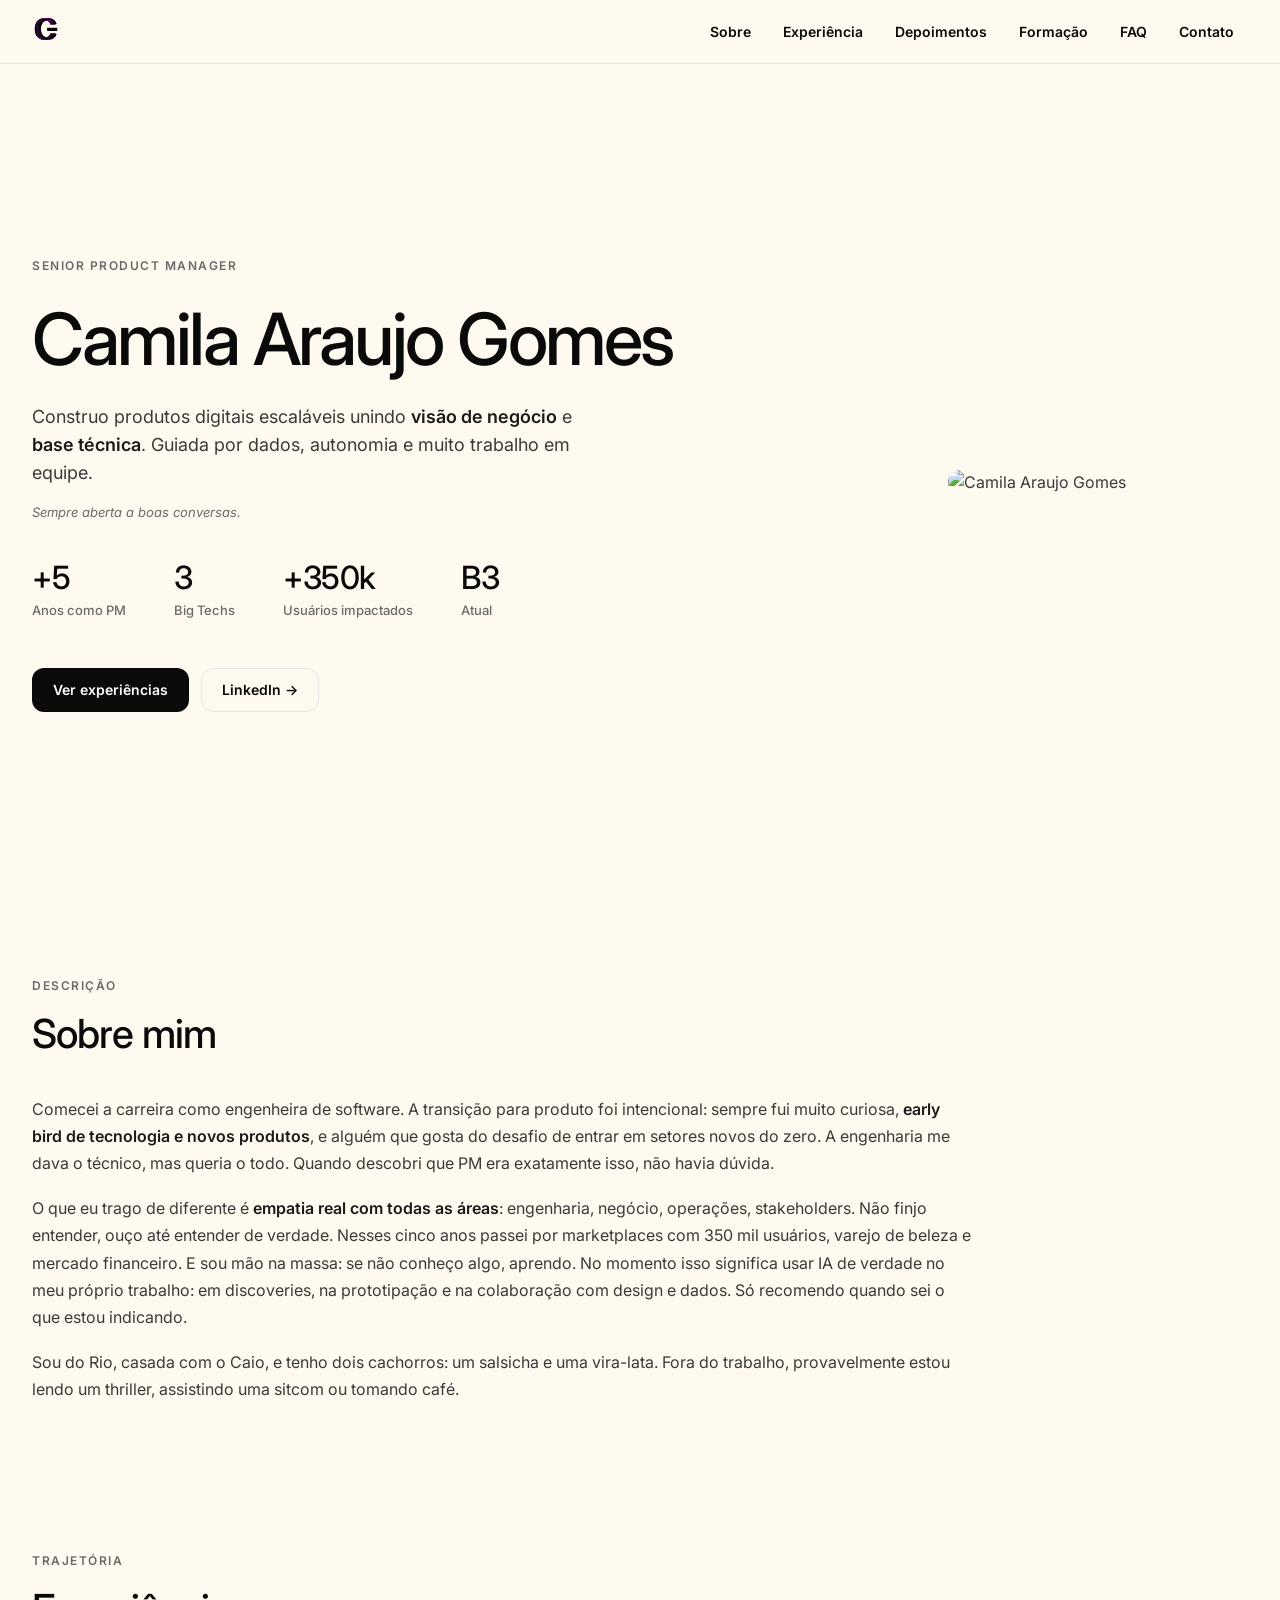
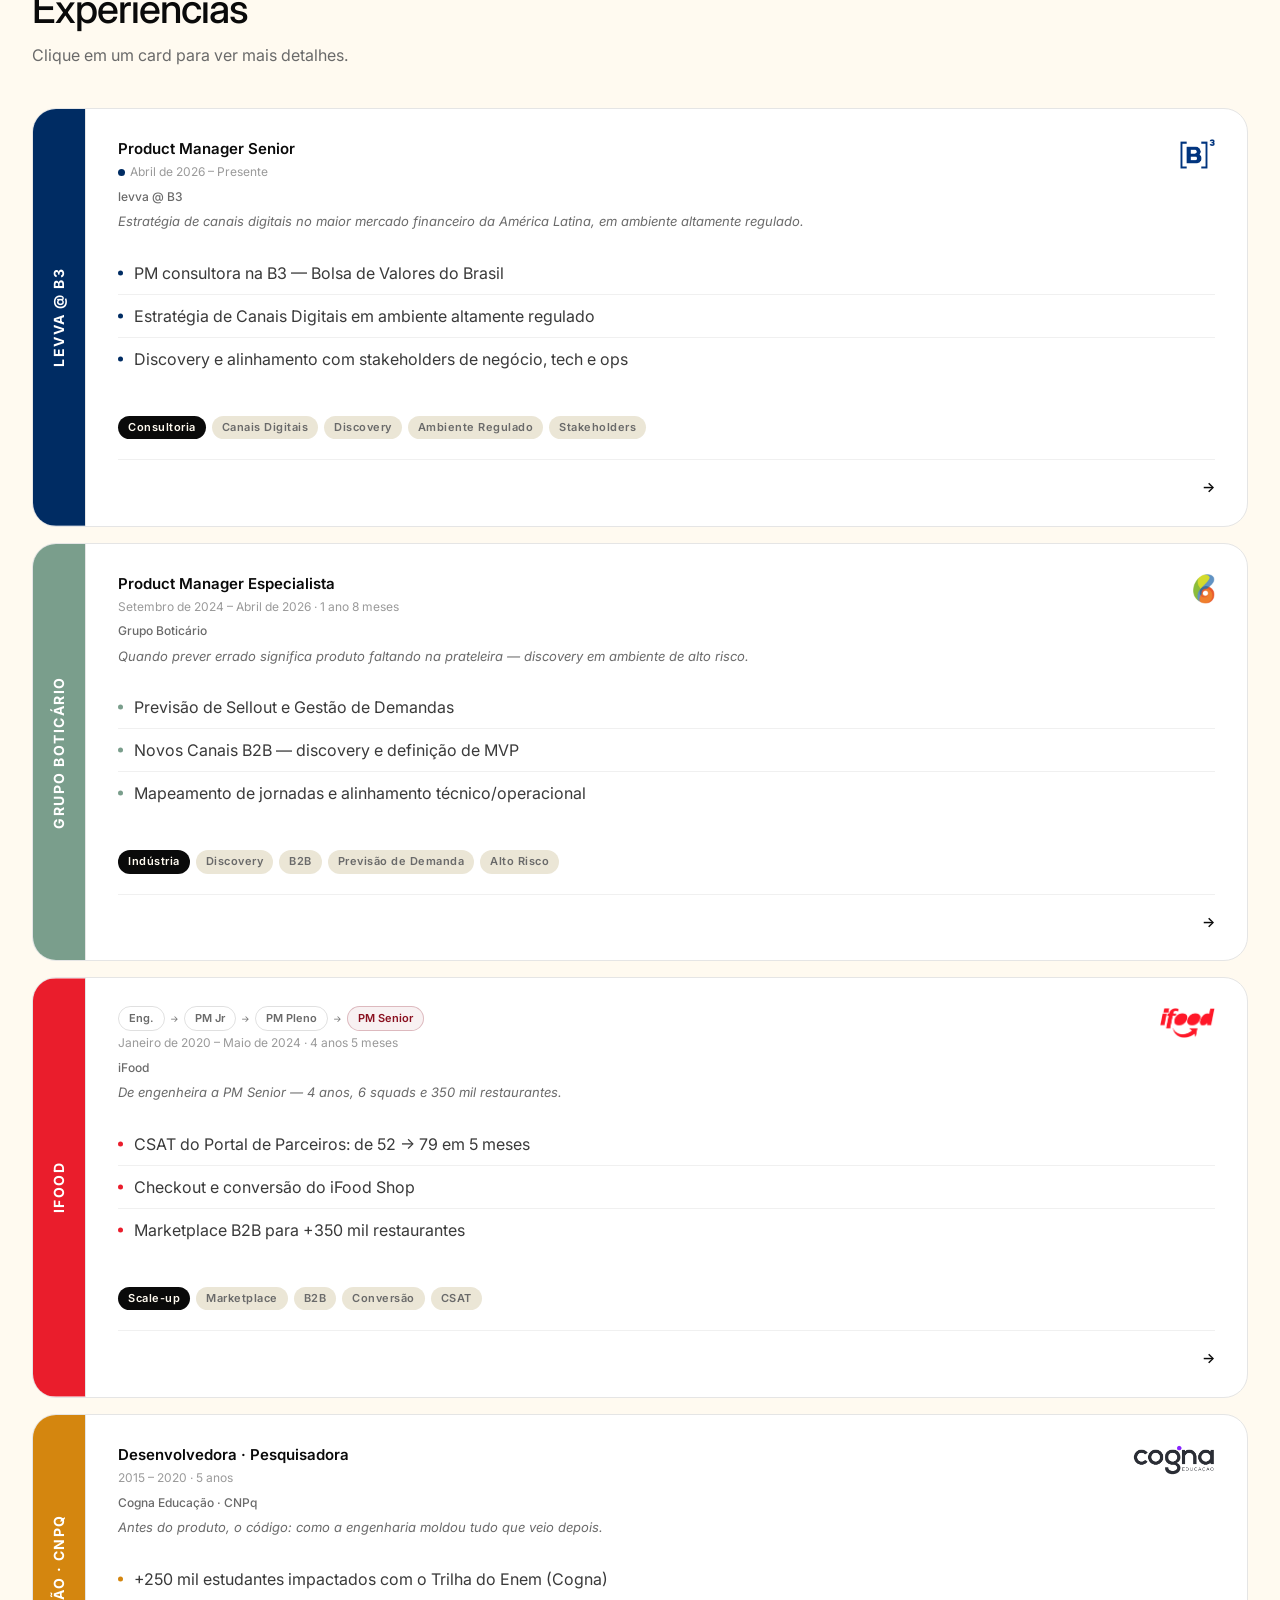
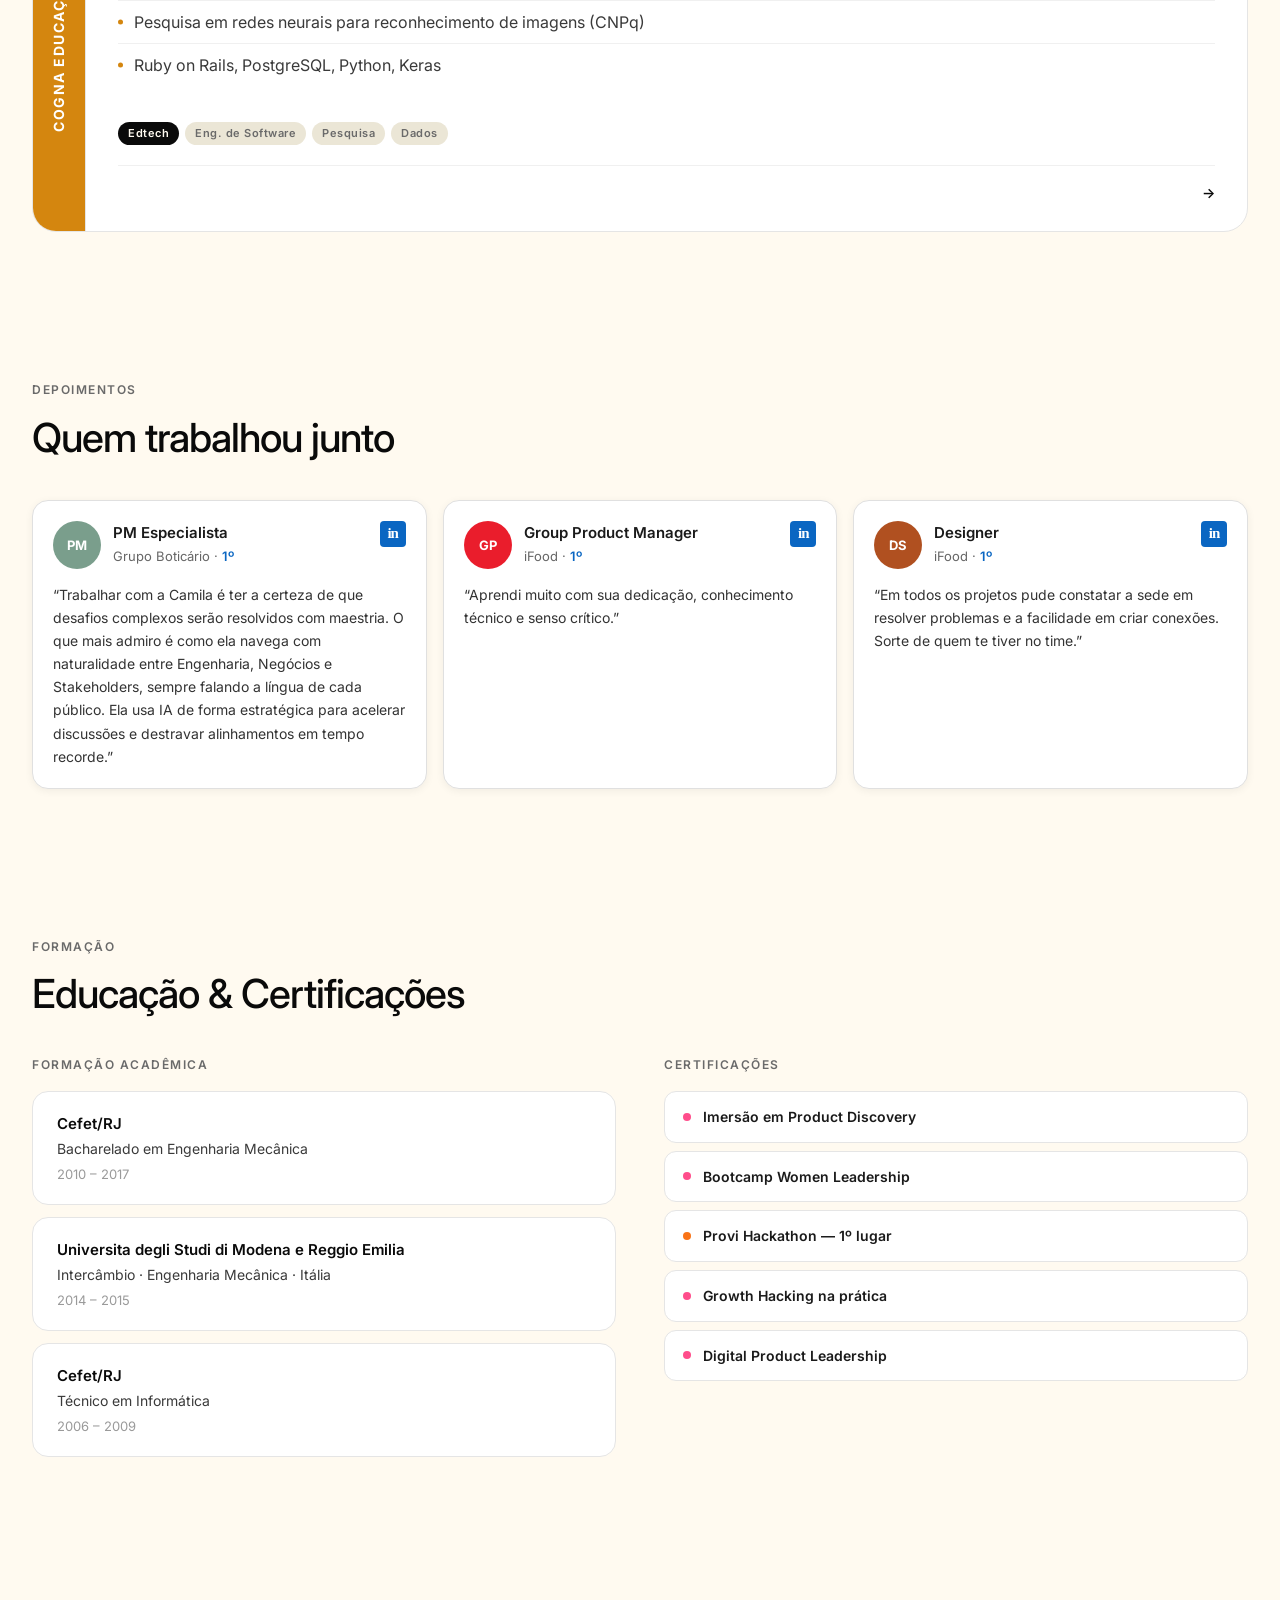
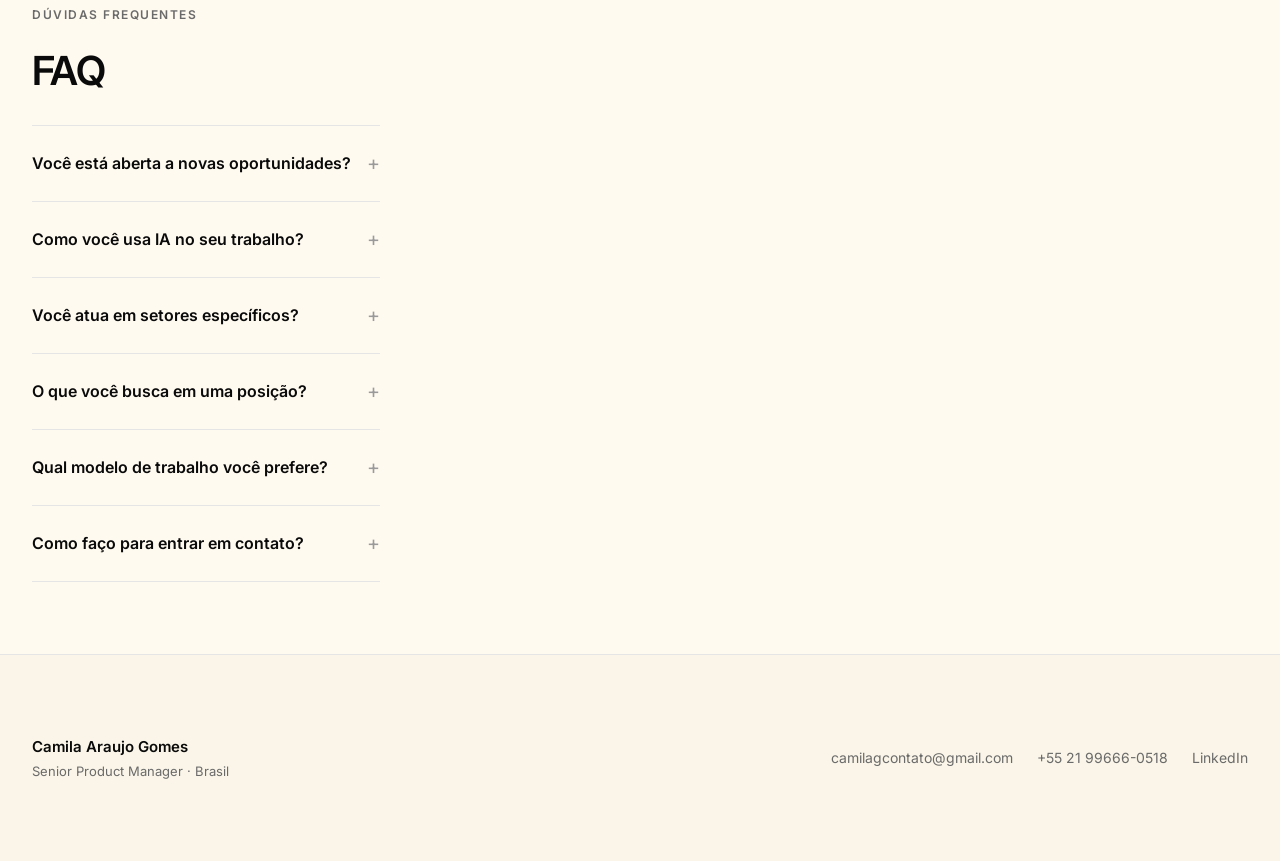
==== index.html @ 18ad024c "FAQ: layout duas colunas estilo Anthropic + ajuste espaçamento seções Co-Authored-By: Claude Sonnet " ====
<!DOCTYPE html>
<html lang="pt-BR">
<head>
  <meta charset="UTF-8">
  <meta name="viewport" content="width=device-width, initial-scale=1.0">
  <meta name="description" content="Senior Product Manager com background em engenharia de software. Ex-iFood (CSAT 52→79), Grupo Boticário e levva @ B3. 5+ anos construindo produtos B2B e marketplace no Brasil.">
  <title>Camila Araujo Gomes · Senior Product Manager</title>
  <link rel="preconnect" href="https://fonts.googleapis.com">
  <link href="https://fonts.googleapis.com/css2?family=Inter:wght@300;400;500;600;700;800&display=swap" rel="stylesheet">
  <link rel="stylesheet" href="css/style.css">
  <link rel="icon" type="image/svg+xml" href="images/logo.svg">
  <link rel="canonical" href="https://camilagomes.me/">
  <!-- Open Graph -->
  <meta property="og:type" content="website">
  <meta property="og:site_name" content="Camila Araujo Gomes">
  <meta property="og:title" content="Camila Araujo Gomes · Senior Product Manager">
  <meta property="og:description" content="Senior Product Manager com background em engenharia de software. Ex-iFood (CSAT 52→79), Grupo Boticário e levva @ B3. 5+ anos construindo produtos B2B e marketplace no Brasil.">
  <meta property="og:url" content="https://camilagomes.me/">
  <meta property="og:image" content="https://camilagomes.me/images/foto-camila.jpeg">
  <meta property="og:locale" content="pt_BR">
  <!-- Twitter Card -->
  <meta name="twitter:card" content="summary_large_image">
  <meta name="twitter:title" content="Camila Araujo Gomes · Senior Product Manager">
  <meta name="twitter:description" content="Senior Product Manager com background em engenharia de software. Ex-iFood (CSAT 52→79), Grupo Boticário e levva @ B3. 5+ anos construindo produtos B2B e marketplace no Brasil.">
  <meta name="twitter:image" content="https://camilagomes.me/images/foto-camila.jpeg">
  <!-- Schema.org Person -->
  <script type="application/ld+json">
  {
    "@context": "https://schema.org",
    "@type": "Person",
    "name": "Camila Araujo Gomes",
    "jobTitle": "Senior Product Manager",
    "url": "https://camilagomes.me",
    "image": "https://camilagomes.me/images/foto-camila.jpeg",
    "sameAs": ["https://www.linkedin.com/in/camila-a-gomes"],
    "knowsAbout": ["Product Management", "Gestão de Produto", "Produtos B2B", "Marketplace", "Fintech", "Analytics", "SQL", "BigQuery", "Engenharia de Software"],
    "worksFor": {"@type": "Organization", "name": "levva"},
    "alumniOf": [
      {"@type": "Organization", "name": "iFood"},
      {"@type": "Organization", "name": "Grupo Boticário"},
      {"@type": "Organization", "name": "Cogna Educação"}
    ]
  }
  </script>
</head>
<body>

  <div id="nav-placeholder"></div>

  <!-- HERO -->
  <section class="hero" id="inicio">
    <div class="hero-inner">
      <div class="hero-content">
        <p class="hero-eyebrow">Senior Product Manager</p>
        <div class="hero-name-row">
          <h1 class="hero-name">Camila Araujo Gomes</h1>
          <img src="images/foto-camila.jpeg" alt="" aria-hidden="true" class="hero-photo-mobile">
        </div>
        <p class="hero-tagline">
          Construo produtos digitais escal&aacute;veis unindo <strong>vis&atilde;o de neg&oacute;cio</strong> e <strong>base t&eacute;cnica</strong>. Guiada por dados, autonomia e muito trabalho em equipe.
        </p>
        <p class="hero-intent">Sempre aberta a boas conversas.</p>
        <div class="hero-stats">
          <div class="stat">
            <span class="stat-value" data-count="5" data-prefix="+">+5</span>
            <span class="stat-label">Anos como PM</span>
          </div>
          <div class="stat">
            <span class="stat-value" data-count="3">3</span>
            <span class="stat-label">Big Techs</span>
          </div>
          <div class="stat">
            <span class="stat-value" data-count="350" data-prefix="+" data-suffix="k">+350k</span>
            <span class="stat-label">Usuários impactados</span>
          </div>
          <div class="stat">
            <span class="stat-value">B3</span>
            <span class="stat-label">Atual</span>
          </div>
        </div>
        <div class="hero-actions">
          <a href="#experiencia" class="btn btn-primary">Ver experiências</a>
          <a href="https://www.linkedin.com/in/camila-a-gomes" target="_blank" rel="noopener" class="btn btn-outline">LinkedIn &rarr;</a>
        </div>
      </div>
      <div class="hero-photo-desktop">
        <img src="images/foto-camila.jpeg" alt="Camila Araujo Gomes" class="hero-photo-img">
      </div>
    </div>
  </section>

  <!-- SOBRE -->
  <section class="section section-alt" id="sobre">
    <div class="container">
      <div class="about-layout">
        <div class="about-text">
          <div class="section-header">
            <p class="section-label">Descri&ccedil;&atilde;o</p>
            <h2 class="section-title">Sobre mim</h2>
          </div>
          <p>
            Comecei a carreira como engenheira de software. A transição para produto foi intencional:
            sempre fui muito curiosa, <strong>early bird de tecnologia e novos produtos</strong>,
            e alguém que gosta do desafio de entrar em setores novos do zero.
            A engenharia me dava o técnico, mas queria o todo. Quando descobri que PM era
            exatamente isso, não havia dúvida.
          </p>
          <p>
            O que eu trago de diferente é <strong>empatia real com todas as áreas</strong>: engenharia,
            negócio, operações, stakeholders. Não finjo entender, ouço até entender de verdade.
            Nesses cinco anos passei por marketplaces com 350 mil usuários, varejo de beleza e mercado
            financeiro. E sou mão na massa: se não conheço algo, aprendo. No momento isso significa
            usar IA de verdade no meu próprio trabalho: em discoveries, na prototipação e na
            colaboração com design e dados. Só recomendo quando sei o que estou indicando.
          </p>
          <p>
            Sou do Rio, casada com o Caio, e tenho dois cachorros: um salsicha e uma vira-lata.
            Fora do trabalho, provavelmente estou lendo um thriller, assistindo uma sitcom ou tomando café.
          </p>
        </div>
        <div class="about-video-wrap">
          <video class="about-video" autoplay muted loop playsinline>
            <source src="images/video-ifood.mp4" type="video/mp4">
          </video>
        </div>
      </div>
    </div>
  </section>

  <!-- EXPERIENCIA -->
  <section class="section" id="experiencia">
    <div class="container">
      <div class="section-header">
        <p class="section-label">Trajetória</p>
        <h2 class="section-title">Experiências</h2>
        <p class="section-subtitle">Clique em um card para ver mais detalhes.</p>
      </div>
      <div class="exp-stack">

        <a href="pages/levva.html" class="exp-card-bold" data-company="levva">
          <div class="exp-card-bold-banner">
            <h3 class="exp-card-bold-company">levva @ B3</h3>
          </div>
          <div class="exp-card-bold-content">
            <div class="exp-card-bold-top">
              <div>
                <p class="exp-card-bold-role">Product Manager Senior</p>
                <p class="exp-card-bold-period"><span class="exp-dot-atual"></span>Abril de 2026 &ndash; Presente</p>
                <p class="exp-card-bold-context">levva @ B3</p>
                <p class="exp-card-bold-hook">Estrat&eacute;gia de canais digitais no maior mercado financeiro da Am&eacute;rica Latina, em ambiente altamente regulado.</p>
              </div>
              <img src="images/logo-b3.png" alt="B3" class="exp-card-bold-logo-img">
            </div>
            <ul class="exp-highlights">
              <li>PM consultora na B3 &mdash; Bolsa de Valores do Brasil</li>
              <li>Estrat&eacute;gia de Canais Digitais em ambiente altamente regulado</li>
              <li>Discovery e alinhamento com stakeholders de neg&oacute;cio, tech e ops</li>
            </ul>
            <div class="exp-tags">
              <span class="exp-tag exp-tag--type">Consultoria</span>
              <span class="exp-tag">Canais Digitais</span>
              <span class="exp-tag">Discovery</span>
              <span class="exp-tag">Ambiente Regulado</span>
              <span class="exp-tag">Stakeholders</span>
            </div>
            <div class="exp-card-bold-foot">
              <span class="exp-link"><span class="exp-link-label">Ver detalhes</span> &rarr;</span>
            </div>
          </div>
        </a>

        <a href="pages/boticario.html" class="exp-card-bold" data-company="boticario">
          <div class="exp-card-bold-banner">
            <h3 class="exp-card-bold-company">Grupo Botic&aacute;rio</h3>
          </div>
          <div class="exp-card-bold-content">
            <div class="exp-card-bold-top">
              <div>
                <p class="exp-card-bold-role">Product Manager Especialista</p>
                <p class="exp-card-bold-period">Setembro de 2024 &ndash; Abril de 2026 &middot; 1 ano 8 meses</p>
                <p class="exp-card-bold-context">Grupo Botic&aacute;rio</p>
                <p class="exp-card-bold-hook">Quando prever errado significa produto faltando na prateleira &mdash; discovery em ambiente de alto risco.</p>
              </div>
              <img src="images/logo-boticario.png" alt="Grupo Botic&aacute;rio" class="exp-card-bold-logo-img">
            </div>
            <ul class="exp-highlights">
              <li>Previs&atilde;o de Sellout e Gest&atilde;o de Demandas</li>
              <li>Novos Canais B2B &mdash; discovery e defini&ccedil;&atilde;o de MVP</li>
              <li>Mapeamento de jornadas e alinhamento t&eacute;cnico/operacional</li>
            </ul>
            <div class="exp-tags">
              <span class="exp-tag exp-tag--type">Ind&uacute;stria</span>
              <span class="exp-tag">Discovery</span>
              <span class="exp-tag">B2B</span>
              <span class="exp-tag">Previs&atilde;o de Demanda</span>
              <span class="exp-tag">Alto Risco</span>
            </div>
            <div class="exp-card-bold-foot">
              <span class="exp-link"><span class="exp-link-label">Ver detalhes</span> &rarr;</span>
            </div>
          </div>
        </a>

        <a href="pages/ifood.html" class="exp-card-bold" data-company="ifood">
          <div class="exp-card-bold-banner">
            <h3 class="exp-card-bold-company">iFood</h3>
          </div>
          <div class="exp-card-bold-content">
            <div class="exp-card-bold-top">
              <div>
                <div class="exp-card-arc">
                  <span class="exp-card-arc-step">Eng.</span>
                  <span class="exp-card-arc-gap">&rarr;</span>
                  <span class="exp-card-arc-step">PM Jr</span>
                  <span class="exp-card-arc-gap">&rarr;</span>
                  <span class="exp-card-arc-step">PM Pleno</span>
                  <span class="exp-card-arc-gap">&rarr;</span>
                  <span class="exp-card-arc-step exp-card-arc-step--active">PM Senior</span>
                </div>
                <p class="exp-card-bold-period">Janeiro de 2020 &ndash; Maio de 2024 &middot; 4 anos 5 meses</p>
                <p class="exp-card-bold-context">iFood</p>
                <p class="exp-card-bold-hook">De engenheira a PM Senior &mdash; 4 anos, 6 squads e 350 mil restaurantes.</p>
              </div>
              <img src="images/logo-ifood.png" alt="iFood" class="exp-card-bold-logo-img">
            </div>
            <ul class="exp-highlights">
              <li>CSAT do Portal de Parceiros: de 52 &rarr; 79 em 5 meses</li>
              <li>Checkout e convers&atilde;o do iFood Shop</li>
              <li>Marketplace B2B para +350 mil restaurantes</li>
            </ul>
            <div class="exp-tags">
              <span class="exp-tag exp-tag--type">Scale-up</span>
              <span class="exp-tag">Marketplace</span>
              <span class="exp-tag">B2B</span>
              <span class="exp-tag">Convers&atilde;o</span>
              <span class="exp-tag">CSAT</span>
            </div>
            <div class="exp-card-bold-foot">
              <span class="exp-link"><span class="exp-link-label">Ver detalhes</span> &rarr;</span>
            </div>
          </div>
        </a>

        <a href="pages/early-career.html" class="exp-card-bold" data-company="early">
          <div class="exp-card-bold-banner">
            <h3 class="exp-card-bold-company">Cogna Educa&ccedil;&atilde;o &middot; CNPq</h3>
          </div>
          <div class="exp-card-bold-content">
            <div class="exp-card-bold-top">
              <div>
                <p class="exp-card-bold-role">Desenvolvedora &middot; Pesquisadora</p>
                <p class="exp-card-bold-period">2015 &ndash; 2020 &middot; 5 anos</p>
                <p class="exp-card-bold-context">Cogna Educa&ccedil;&atilde;o &middot; CNPq</p>
                <p class="exp-card-bold-hook">Antes do produto, o c&oacute;digo: como a engenharia moldou tudo que veio depois.</p>
              </div>
              <img src="images/logo-cogna.png" alt="Cogna" class="exp-card-bold-logo-img">
            </div>
            <ul class="exp-highlights">
              <li>+250 mil estudantes impactados com o Trilha do Enem (Cogna)</li>
              <li>Pesquisa em redes neurais para reconhecimento de imagens (CNPq)</li>
              <li>Ruby on Rails, PostgreSQL, Python, Keras</li>
            </ul>
            <div class="exp-tags">
              <span class="exp-tag exp-tag--type">Edtech</span>
              <span class="exp-tag">Eng. de Software</span>
              <span class="exp-tag">Pesquisa</span>
              <span class="exp-tag">Dados</span>
            </div>
            <div class="exp-card-bold-foot">
              <span class="exp-link"><span class="exp-link-label">Ver detalhes</span> &rarr;</span>
            </div>
          </div>
        </a>

      </div>
    </div>
  </section>

  <!-- TESTIMONIALS -->
  <section class="section section-alt" id="depoimentos">
    <div class="container">
      <div class="section-header">
        <p class="section-label">Depoimentos</p>
        <h2 class="section-title">Quem trabalhou junto</h2>
      </div>
      <div class="testimonials-grid">

        <div class="li-card">
          <div class="li-card-header">
            <div class="li-avatar" style="background:#7a9e8c;">PM</div>
            <div class="li-author-info">
              <p class="li-author-name">PM Especialista</p>
              <p class="li-author-meta">Grupo Botic&aacute;rio &middot; <span class="li-degree">1&ordm;</span></p>
            </div>
            <a href="https://www.linkedin.com/in/camila-a-gomes/details/recommendations/" target="_blank" rel="noopener" class="li-logo">in</a>
          </div>
          <p class="li-text">&ldquo;Trabalhar com a Camila &eacute; ter a certeza de que desafios complexos ser&atilde;o resolvidos com maestria. O que mais admiro &eacute; como ela navega com naturalidade entre Engenharia, Neg&oacute;cios e Stakeholders, sempre falando a l&iacute;ngua de cada p&uacute;blico. Ela usa IA de forma estrat&eacute;gica para acelerar discuss&otilde;es e destravar alinhamentos em tempo recorde.&rdquo;</p>
        </div>

        <div class="li-card">
          <div class="li-card-header">
            <div class="li-avatar" style="background:#ea1d2c;">GP</div>
            <div class="li-author-info">
              <p class="li-author-name">Group Product Manager</p>
              <p class="li-author-meta">iFood &middot; <span class="li-degree">1&ordm;</span></p>
            </div>
            <a href="https://www.linkedin.com/posts/camila-a-gomes_oi-queridos-estou-em-busca-de-novas-oportunidades-activity-7220073488894562305-_tdF" target="_blank" rel="noopener" class="li-logo">in</a>
          </div>
          <p class="li-text">&ldquo;Aprendi muito com sua dedica&ccedil;&atilde;o, conhecimento t&eacute;cnico e senso cr&iacute;tico.&rdquo;</p>
        </div>

        <div class="li-card">
          <div class="li-card-header">
            <div class="li-avatar" style="background:#b05020;">DS</div>
            <div class="li-author-info">
              <p class="li-author-name">Designer</p>
              <p class="li-author-meta">iFood &middot; <span class="li-degree">1&ordm;</span></p>
            </div>
            <a href="https://www.linkedin.com/posts/camila-a-gomes_oi-queridos-estou-em-busca-de-novas-oportunidades-activity-7220073488894562305-_tdF" target="_blank" rel="noopener" class="li-logo">in</a>
          </div>
          <p class="li-text">&ldquo;Em todos os projetos pude constatar a sede em resolver problemas e a facilidade em criar conex&otilde;es. Sorte de quem te tiver no time.&rdquo;</p>
        </div>

      </div>
    </div>
  </section>

  <!-- FORMACAO -->
  <section class="section" id="formacao">
    <div class="container">
      <div class="section-header">
        <p class="section-label">Formação</p>
        <h2 class="section-title">Educação &amp; Certificações</h2>
      </div>
      <div class="edu-grid">
        <div>
          <p class="edu-subsection-label">Formação Acadêmica</p>
          <div class="edu-list">
            <div class="edu-item">
              <p class="edu-school">Cefet/RJ</p>
              <p class="edu-degree">Bacharelado em Engenharia Mecânica</p>
              <p class="edu-period">2010 &ndash; 2017</p>
            </div>
            <div class="edu-item">
              <p class="edu-school">Universita degli Studi di Modena e Reggio Emilia</p>
              <p class="edu-degree">Intercâmbio &middot; Engenharia Mecânica &middot; Itália</p>
              <p class="edu-period">2014 &ndash; 2015</p>
            </div>
            <div class="edu-item">
              <p class="edu-school">Cefet/RJ</p>
              <p class="edu-degree">Técnico em Informática</p>
              <p class="edu-period">2006 &ndash; 2009</p>
            </div>
          </div>
        </div>
        <div>
          <p class="edu-subsection-label">Certificações</p>
          <div class="cert-list">
            <div class="cert-item">
              <div class="cert-dot"></div>
              <span class="cert-name">Imersão em Product Discovery</span>
            </div>
            <div class="cert-item">
              <div class="cert-dot"></div>
              <span class="cert-name">Bootcamp Women Leadership</span>
            </div>
            <div class="cert-item">
              <div class="cert-dot" style="background: #f97316;"></div>
              <span class="cert-name">Provi Hackathon &mdash; 1&ordm; lugar</span>
            </div>
            <div class="cert-item">
              <div class="cert-dot"></div>
              <span class="cert-name">Growth Hacking na prática</span>
            </div>
            <div class="cert-item">
              <div class="cert-dot"></div>
              <span class="cert-name">Digital Product Leadership</span>
            </div>
          </div>
        </div>
      </div>
    </div>
  </section>

  <!-- FAQ -->
  <section class="section section-alt" id="faq">
    <div class="container">
      <div class="faq-layout">
      <div class="faq-sidebar">
        <p class="section-label">Dúvidas frequentes</p>
        <h2 class="faq-sidebar-title">FAQ</h2>
      </div>
      <div class="faq-list">

        <details class="faq-item">
          <summary class="faq-question">Você está aberta a novas oportunidades?</summary>
          <p class="faq-answer">Sempre aberta a boas conversas. Se você está construindo algo interessante e acha que posso contribuir, me chama. Adoro trocar ideias sobre produto, mesmo que o timing não seja o ideal.</p>
        </details>

<details class="faq-item">
          <summary class="faq-question">Como você usa IA no seu trabalho?</summary>
          <p class="faq-answer">IA já faz parte do meu dia a dia. Uso para tarefas operacionais como user stories, PRDs e documentações com agentes automatizados; para acelerar discoveries com benchmarks e compilados de dados; e para prototipação, incluindo código. Esse portfólio e o deufit.com foram construídos com IA. Gosto de testar novas ferramentas e acompanho esse espaço de perto.</p>
        </details>

        <details class="faq-item">
          <summary class="faq-question">Você atua em setores específicos?</summary>
          <p class="faq-answer">Não. Já trabalhei em marketplace, fintech, B2B, varejo e mercado financeiro. Recebo frequentemente o feedback de que tenho curva de aprendizado rápida e consigo entrar em novos negócios com agilidade. O que me importa é o problema a resolver, não o setor.</p>
        </details>

        <details class="faq-item">
          <summary class="faq-question">O que você busca em uma posição?</summary>
          <p class="faq-answer">Autonomia para fazer discovery de verdade — entender o problema antes de construir. Gosto de trabalhar próxima a design, dados e engenharia, com voz na estratégia, não só na entrega. Não me identifico com papéis de PO operacionais onde o espaço é só de gestão de backlog.</p>
        </details>

        <details class="faq-item">
          <summary class="faq-question">Qual modelo de trabalho você prefere?</summary>
          <p class="faq-answer">Remoto ou híbrido. Estou baseada no Rio de Janeiro e prefiro oportunidades que funcionem nesse modelo.</p>
        </details>

        <details class="faq-item">
          <summary class="faq-question">Como faço para entrar em contato?</summary>
          <p class="faq-answer">Pelo <a href="https://www.linkedin.com/in/camila-a-gomes/" target="_blank" rel="noopener">LinkedIn</a> é o melhor caminho. Me manda uma mensagem contando um pouco sobre o contexto e o que você está construindo.</p>
        </details>

      </div>
      </div>
    </div>
  </section>

  <!-- FOOTER -->
  <footer class="footer" id="footer">
    <div class="footer-inner">
      <div>
        <p class="footer-name">Camila Araujo Gomes</p>
        <p class="footer-tagline">Senior Product Manager &middot; Brasil</p>
      </div>
      <div class="footer-links">
        <a href="mailto:camilagcontato@gmail.com">camilagcontato@gmail.com</a>
        <a href="tel:+5521996660518">+55 21 99666-0518</a>
        <a href="https://www.linkedin.com/in/camila-a-gomes" target="_blank" rel="noopener">LinkedIn</a>
      </div>
    </div>
  </footer>


<script src="js/nav.js"></script>
<script src="js/countup.js"></script>
</body>
</html>
---- css/style.css ----
/* =========================================
   RESET & BASE
========================================= */
*, *::before, *::after { box-sizing: border-box; margin: 0; padding: 0; }
html { scroll-behavior: smooth; }
body {
  font-family: 'Inter', -apple-system, BlinkMacSystemFont, 'Segoe UI', sans-serif;
  color: #3a3a3a;
  background: #fffaf0;
  line-height: 1.55;
  -webkit-font-smoothing: antialiased;
}
h1, h2, h3, h4 { line-height: 1.1; font-weight: 500; }
a { color: inherit; text-decoration: none; }

/* =========================================
   CLAY DESIGN TOKENS
========================================= */
:root {
  /* Surface */
  --canvas:           #fffaf0;
  --surface-soft:     #faf5e8;
  --surface-card:     #f5f0e0;
  --surface-strong:   #ebe6d6;
  --hairline:         #e5e5e5;
  --hairline-soft:    #f0f0f0;

  /* Text */
  --ink:              #0a0a0a;
  --body-strong:      #1a1a1a;
  --body:             #3a3a3a;
  --muted:            #6a6a6a;
  --muted-soft:       #9a9a9a;

  /* Primary action */
  --primary:          #0a0a0a;
  --primary-active:   #1f1f1f;
  --on-primary:       #ffffff;
  --on-dark:          #ffffff;

  /* Brand palette */
  --brand-pink:       #ff4d8b;
  --brand-teal:       #1a3a3a;
  --brand-lavender:   #b8a4ed;
  --brand-peach:      #ffb084;
  --brand-ochre:      #e8b94a;
  --brand-mint:       #a4d4c5;

  /* Radius */
  --r-xs:   6px;
  --r-sm:   8px;
  --r-md:   12px;
  --r-lg:   16px;
  --r-xl:   24px;
  --r-pill: 9999px;

  /* Layout */
  --max-w:       1280px;
  --section-pad: 48px;

  /* Company accent colors — text-safe on cream */
  --c-levva:     #002c63;
  --c-boticario: #7a9e8c;
  --c-ifood:     #b05020;
  --c-early:     #8a6010;
}

/* =========================================
   LAYOUT
========================================= */
.container { max-width: var(--max-w); margin: 0 auto; padding: 0 16px; }
.section    { padding: var(--section-pad) 0; }
.section-alt { background: transparent; }

/* =========================================
   NAVIGATION
========================================= */
.nav {
  position: fixed; top: 0; left: 0; right: 0; z-index: 100;
  background: var(--canvas);
  border-bottom: 1px solid var(--hairline);
  height: 64px; display: flex; align-items: center;
}
.nav-inner {
  max-width: var(--max-w); margin: 0 auto; padding: 0 16px;
  display: flex; align-items: center; justify-content: space-between;
  width: 100%;
}
.nav-logo {
  font-size: 14px; font-weight: 600; color: var(--ink); letter-spacing: 0;
}
.nav-logo span { color: var(--muted); font-weight: 500; }
.nav-links {
  display: none;
  position: fixed; top: 64px; left: 0; right: 0;
  background: var(--canvas); border-top: 1px solid var(--hairline);
  flex-direction: column; list-style: none;
  padding: 12px 16px 20px; gap: 2px;
  box-shadow: 0 8px 24px rgba(0,0,0,.06);
  z-index: 99;
}
.nav-open .nav-links { display: flex; }
.nav-open .nav-dropdown { display: none; }
.nav-links a {
  color: var(--ink); font-size: 15px; font-weight: 600;
  padding: 14px 16px; border-radius: var(--r-pill);
  transition: color .15s, background .15s;
}
.nav-links a:hover { color: var(--ink); background: var(--surface-card); }

/* Dropdown */
.nav-item-has-dropdown { position: relative; }
.nav-item-has-dropdown::after {
  content: ''; position: absolute;
  top: 100%; left: 0; width: 100%; height: 10px;
}
.nav-dropdown {
  display: none; list-style: none;
  position: absolute; top: calc(100% + 6px); left: 0; z-index: 200;
  background: var(--canvas); border: 1px solid var(--hairline);
  border-radius: var(--r-md); padding: 6px;
  min-width: 190px;
  box-shadow: 0 8px 24px rgba(0,0,0,.08);
}
.nav-item-has-dropdown:hover .nav-dropdown { display: block; }
.nav-dropdown a {
  display: block; padding: 8px 12px; border-radius: var(--r-sm);
  font-size: 13px; color: var(--muted); white-space: nowrap;
  background: none;
}
.nav-dropdown a:hover { color: var(--ink); background: var(--surface-card); }

/* Mobile: dropdown fica visível inline quando menu está aberto */
.nav-open .nav-dropdown {
  display: block; position: static;
  box-shadow: none; border: none; border-radius: 0;
  padding: 0 0 4px 12px; background: transparent; min-width: auto;
}

/* =========================================
   HERO
========================================= */
.hero {
  background: var(--canvas);
  min-height: 100svh;
  display: flex; align-items: center;
  padding-top: 64px;
}
.hero::before { display: none; }

.hero-inner {
  width: 100%; max-width: var(--max-w); margin: 0 auto;
  padding: 32px 16px 40px;
  display: flex; flex-direction: column;
}
.hero-content { position: relative; }
.hero-name-row {
  display: flex; align-items: flex-start; gap: 16px;
  margin-bottom: 28px;
}
.hero-name-row .hero-name { margin-bottom: 0; flex: 1; }
.hero-photo-mobile {
  width: 72px; height: 72px; flex-shrink: 0;
  object-fit: cover; object-position: top center;
  border-radius: 50%;
  display: block;
}
.hero-photo-desktop { display: none; }
.hero-photo-img {
  object-fit: cover; object-position: top center;
  display: block;
}

.hero-eyebrow {
  display: inline-flex; align-items: center; gap: 0;
  font-size: 12px; font-weight: 600; letter-spacing: 1.5px; text-transform: uppercase;
  color: var(--muted); margin-bottom: 28px;
}
.hero-eyebrow::before { display: none; }

.hero-name {
  font-size: clamp(40px, 6vw, 72px);
  font-weight: 500; color: var(--ink);
  letter-spacing: -1.5px; margin-bottom: 28px;
  line-height: 1;
}

.hero-tagline {
  font-size: 18px;
  color: var(--body); max-width: 560px; margin-bottom: 16px;
  font-weight: 400; line-height: 1.55;
}
.hero-tagline strong { color: var(--body-strong); font-weight: 600; }
.hero-intent {
  font-size: 13px; color: var(--muted); font-style: italic;
  max-width: 480px; margin-bottom: 40px; line-height: 1.5;
}

.hero-stats { display: grid; grid-template-columns: repeat(2, 1fr); gap: 24px; margin-bottom: 48px; }
.stat { display: flex; flex-direction: column; gap: 6px; }
.stat-value {
  font-size: 32px; font-weight: 500; color: var(--ink);
  line-height: 1; letter-spacing: -0.5px;
}
.stat-label {
  font-size: 13px; color: var(--muted); font-weight: 500;
  text-transform: none; letter-spacing: 0;
}

.hero-actions { display: flex; gap: 12px; flex-wrap: wrap; }

.hero-about {
  margin-top: 48px; padding-top: 40px;
  border-top: 1px solid var(--hairline);
}
.hero-about-label {
  font-size: 11px; font-weight: 600; letter-spacing: 1.5px; text-transform: uppercase;
  color: var(--muted); margin-bottom: 20px;
}
.hero-about p {
  font-size: 16px; color: var(--body); line-height: 1.7; margin-bottom: 18px;
}
.hero-about p:last-child { margin-bottom: 0; }
.hero-about strong { color: var(--body-strong); font-weight: 600; }

/* =========================================
   BUTTONS
========================================= */
.btn {
  display: inline-flex; align-items: center; gap: 8px;
  padding: 12px 20px; border-radius: var(--r-md);
  font-size: 14px; font-weight: 600; line-height: 1;
  transition: background .15s, border-color .15s; cursor: pointer;
  height: 44px; border: 1px solid transparent;
}
.btn-primary { background: var(--primary); color: var(--on-primary); }
.btn-primary:hover { background: var(--primary-active); }
.btn-outline { background: var(--canvas); color: var(--ink); border-color: var(--hairline); }
.btn-outline:hover { background: var(--surface-card); border-color: var(--surface-strong); }

/* =========================================
   SECTION HEADERS
========================================= */
.section-header { margin-bottom: 40px; }
.section-label {
  display: inline-flex; align-items: center;
  font-size: 12px; font-weight: 600; letter-spacing: 1.5px; text-transform: uppercase;
  color: var(--muted); margin-bottom: 16px;
}
.section-label::before { display: none; }
.section-title {
  font-size: clamp(32px, 4vw, 40px);
  font-weight: 500; color: var(--ink);
  letter-spacing: -1px; margin-bottom: 12px; line-height: 1.1;
}
.section-subtitle { font-size: 16px; color: var(--muted); max-width: 560px; line-height: 1.55; }

/* =========================================
   ABOUT
========================================= */
.about-layout {
  display: flex; flex-direction: column; gap: 32px; align-items: flex-start;
}
.about-text { flex: 1; min-width: 0; }
.about-video {
  display: none;
}
.about-text > p {
  font-size: 16px; color: var(--body); line-height: 1.7; margin-bottom: 18px;
}
.about-text > p:last-child { margin-bottom: 0; }
.about-text strong { color: var(--body-strong); font-weight: 600; }

/* =========================================
   EXPERTISE GRID
========================================= */
.expertise-grid {
  display: grid;
  grid-template-columns: 1fr;
  gap: 16px;
}
.expertise-card {
  padding: 28px 28px 28px 28px;
  background: var(--canvas);
  border: 1px solid var(--hairline);
  border-radius: var(--r-xl);
  color: var(--ink);
  transition: transform .2s, box-shadow .2s;
}
.expertise-card:hover {
  transform: translateY(-2px);
  box-shadow: 0 8px 24px rgba(0,0,0,.05);
}

.expertise-icon {
  width: 36px; height: 36px;
  border-radius: var(--r-sm);
  display: flex; align-items: center; justify-content: center;
  font-size: 11px; font-weight: 700;
  margin-bottom: 20px; letter-spacing: 0;
  color: #fff;
}
.expertise-card:nth-child(1) .expertise-icon { background: var(--brand-pink); }
.expertise-card:nth-child(2) .expertise-icon { background: var(--brand-teal); }
.expertise-card:nth-child(3) .expertise-icon { background: var(--brand-lavender); color: var(--ink); }
.expertise-card:nth-child(4) .expertise-icon { background: var(--brand-peach);   color: var(--ink); }
.expertise-card:nth-child(5) .expertise-icon { background: var(--brand-ochre);   color: var(--ink); }
.expertise-card:nth-child(6) .expertise-icon { background: var(--surface-strong); color: var(--muted); }

.expertise-title { font-size: 16px; font-weight: 600; color: var(--ink); margin-bottom: 8px; line-height: 1.3; }
.expertise-desc { font-size: 14px; color: var(--muted); line-height: 1.6; }

/* =========================================
   EXPERIENCE CARDS — vertical bold stack
========================================= */
.exp-stack { display: flex; flex-direction: column; gap: 16px; }
.exp-card-bold {
  display: flex; flex-direction: column; align-items: stretch;
  background: #fff; border: 1px solid var(--hairline);
  border-radius: var(--r-xl); overflow: hidden;
  transition: transform .2s, box-shadow .2s, background .2s;
  color: inherit;
}
.exp-card-bold-banner {
  width: 100%; flex-shrink: 0;
  display: flex; align-items: center; justify-content: flex-start;
  padding: 14px 20px;
}

.exp-card-bold-logo-img {
  height: 24px; width: auto; object-fit: contain;
  flex-shrink: 0; align-self: flex-start; margin-top: 2px;
}

.exp-card-bold-content {
  flex: 1; padding: 24px;
  border-left: none; border-top: 1px solid var(--hairline);
  display: flex; flex-direction: column; gap: 20px;
}

.exp-card-bold-top {
  display: flex; justify-content: space-between;
  align-items: flex-start; gap: 16px;
}

.exp-card-bold-company {
  font-size: clamp(20px, 4.5vw, 28px); font-weight: 600; color: #fff;
  letter-spacing: -0.5px; line-height: 1.15;
}
.exp-card-bold-role { font-size: 15px; color: var(--ink); font-weight: 600; margin-bottom: 3px; }
.exp-card-bold-period {
  font-size: 12px; color: var(--muted-soft); margin-bottom: 6px;
  display: flex; align-items: center; gap: 5px;
}
.exp-dot-atual {
  display: inline-block; width: 7px; height: 7px; border-radius: 50%;
  background: #002c63; flex-shrink: 0;
}
.exp-card-bold-context { font-size: 12px; color: var(--muted); font-weight: 500; margin-bottom: 6px; }
.exp-card-bold-hook { font-size: 13px; color: var(--muted); font-style: italic; line-height: 1.5; }

.exp-badge {
  display: inline-flex; align-items: center;
  padding: 4px 12px; border-radius: var(--r-pill);
  background: var(--surface-card);
  font-size: 12px; font-weight: 600;
  color: var(--muted); white-space: nowrap; flex-shrink: 0;
}


.exp-highlights { list-style: none; display: flex; flex-direction: column; gap: 0; }
.exp-highlights li {
  font-size: 15px; color: var(--body); padding: 9px 0 9px 16px;
  position: relative; line-height: 1.5;
  border-bottom: 1px solid var(--hairline-soft);
}
.exp-highlights li:last-child { border-bottom: none; }
.exp-highlights li::before {
  content: '';
  position: absolute; left: 0; top: 50%; transform: translateY(-50%);
  width: 5px; height: 5px; border-radius: 50%;
}

/* mini jornada iFood */
.exp-card-arc {
  display: flex; align-items: center; gap: 5px; flex-wrap: wrap;
  margin-bottom: 3px;
}
.exp-card-arc-step {
  font-size: 10px; font-weight: 600; color: var(--muted);
  padding: 2px 8px; border-radius: 100px;
  border: 1px solid rgba(0,0,0,.12);
  white-space: nowrap;
}
.exp-card-arc-step--active {
  color: #8a1020;
  border-color: rgba(138,16,32,.25);
  background: rgba(138,16,32,.06);
}
.exp-card-arc-gap { font-size: 9px; color: var(--muted); }

.exp-card-bold-foot {
  display: flex; justify-content: flex-end; align-items: center;
  margin-top: auto; padding-top: 16px;
  border-top: 1px solid var(--hairline-soft);
}

.exp-link {
  display: inline-flex; align-items: center; gap: 4px;
  font-size: 14px; font-weight: 600; color: var(--ink);
  transition: gap .2s;
}
.exp-link-label {
  max-width: 120px; overflow: hidden; opacity: 1; white-space: nowrap;
  font-size: 14px; font-weight: 600;
}

/* Banner colors per company */
[data-company="levva"]     .exp-card-bold-banner { background: #002c63; }
[data-company="boticario"] .exp-card-bold-banner { background: #7a9e8c; }
[data-company="ifood"]     .exp-card-bold-banner { background: #ea1d2c; }
[data-company="early"]     .exp-card-bold-banner { background: #d4860f; }

/* Badge colors per company */
[data-company="levva"]     .exp-badge { background: #d0dff0; color: #002c63; }
[data-company="boticario"] .exp-badge { background: #daeee7; color: #4a7060; }
[data-company="ifood"]     .exp-badge { background: #fde8e8; color: #c0101e; }
[data-company="early"]     .exp-badge { background: #fce9c8; color: #a06008; }

/* Context tags */
.exp-tags { display: flex; flex-wrap: wrap; gap: 6px; margin-top: 16px; }
.exp-tag {
  font-size: 11px; font-weight: 600; letter-spacing: 0.5px;
  padding: 3px 10px; border-radius: var(--r-pill);
  background: var(--surface-strong); color: var(--muted);
}
.exp-tag--type {
  background: var(--ink); color: var(--canvas);
}

/* Bullet dots per company */
[data-company="levva"]     .exp-highlights li::before { background: #002c63; }
[data-company="boticario"] .exp-highlights li::before { background: #7a9e8c; }
[data-company="ifood"]     .exp-highlights li::before { background: #ea1d2c; }
[data-company="early"]     .exp-highlights li::before { background: #d4860f; }

/* =========================================
   EDUCATION & CERTS
========================================= */
.edu-grid {
  display: grid; grid-template-columns: 1fr; gap: 32px; align-items: start;
}
.edu-subsection-label {
  font-size: 12px; font-weight: 600; letter-spacing: 1.5px; text-transform: uppercase;
  color: var(--muted); margin-bottom: 16px;
}
.edu-list { display: flex; flex-direction: column; gap: 12px; }
.edu-item {
  padding: 20px 24px; background: #fff;
  border: 1px solid var(--hairline); border-radius: var(--r-lg);
}
.edu-school { font-weight: 600; color: var(--ink); margin-bottom: 3px; font-size: 15px; }
.edu-degree { font-size: 14px; color: var(--body); }
.edu-period { font-size: 13px; color: var(--muted-soft); margin-top: 4px; }

.cert-list { display: flex; flex-direction: column; gap: 8px; }
.cert-item {
  display: flex; align-items: center; gap: 12px;
  padding: 14px 18px; background: #fff;
  border: 1px solid var(--hairline); border-radius: var(--r-md);
}
.cert-dot {
  width: 8px; height: 8px; border-radius: 50%; background: var(--brand-pink); flex-shrink: 0;
}
.cert-name { font-size: 14px; font-weight: 600; color: var(--body-strong); }

/* =========================================
   FOOTER — cream, not dark
========================================= */
.footer {
  background: var(--surface-soft);
  color: var(--body);
  padding: 80px 0;
  border-top: 1px solid var(--hairline);
}
.footer-inner {
  max-width: var(--max-w); margin: 0 auto; padding: 0 16px;
  display: flex; flex-direction: column; justify-content: center; align-items: center;
  text-align: center; gap: 24px;
}
.footer-name { font-size: 15px; font-weight: 600; color: var(--ink); }
.footer-tagline { font-size: 13px; color: var(--muted); margin-top: 3px; }
.footer-links { display: flex; flex-direction: column; align-items: center; gap: 12px; }
.footer-links a { color: var(--muted); font-size: 14px; transition: color .15s; }
.footer-links a:hover { color: var(--ink); }

/* =========================================
   PAGE HERO (experience pages) — cream
========================================= */
.page-hero {
  background: var(--canvas);
  padding: 88px 0 40px;
  border-bottom: 1px solid var(--hairline);
  position: relative;
}
.page-hero::before { display: none; }
.page-hero-inner {
  max-width: var(--max-w); margin: 0 auto; padding: 0 16px; position: relative;
}

.back-link {
  display: inline-flex; align-items: center; gap: 8px;
  color: var(--muted); font-size: 14px; font-weight: 500;
  margin-bottom: 36px; transition: color .15s;
}
.back-link:hover { color: var(--ink); }

.page-company {
  font-size: 12px; font-weight: 600; letter-spacing: 1.5px; text-transform: uppercase;
  margin-bottom: 10px;
}
.page-title {
  font-size: clamp(32px, 4vw, 56px);
  font-weight: 500; color: var(--ink);
  letter-spacing: -2px; margin-bottom: 8px; line-height: 1.05;
}
.page-period { color: var(--muted); font-size: 14px; }

/* =========================================
   EXPERIENCE PAGE CONTENT
========================================= */
.exp-content { max-width: 820px; margin: 0 auto; padding: 48px 16px; }
.exp-section { margin-bottom: 48px; }
.exp-section-title {
  font-size: 12px; font-weight: 600; letter-spacing: 1.5px; text-transform: uppercase;
  color: var(--muted); margin-bottom: 20px; padding-bottom: 12px;
  border-bottom: 1px solid var(--hairline);
}
.exp-intro { font-size: 16px; color: var(--body); line-height: 1.7; }
.exp-intro strong { color: var(--body-strong); font-weight: 600; }

.role-block {
  margin-bottom: 36px; padding-bottom: 36px; border-bottom: 1px solid var(--hairline);
}
.role-block:last-child { border-bottom: none; margin-bottom: 0; padding-bottom: 0; }
.role-title { font-size: 16px; font-weight: 600; color: var(--ink); margin-bottom: 3px; }
.role-squad { font-size: 14px; color: var(--muted); margin-bottom: 6px; font-style: italic; }
.role-period {
  display: inline-flex; align-items: center;
  padding: 3px 10px; background: var(--surface-card);
  border: 1px solid var(--hairline); border-radius: var(--r-pill);
  font-size: 12px; font-weight: 500; color: var(--muted); margin-bottom: 18px;
}

.bullet-list { list-style: none; display: flex; flex-direction: column; gap: 10px; }
.bullet-list li {
  display: flex; gap: 12px; align-items: flex-start;
  font-size: 15px; color: var(--body); line-height: 1.65;
}
.bullet-list li::before {
  content: '→'; color: var(--ink); font-weight: 600;
  flex-shrink: 0; margin-top: 1px; opacity: .35;
}

.results-list { display: flex; flex-direction: column; gap: 12px; }
.result-item {
  display: flex; align-items: flex-start; gap: 16px;
  padding: 16px 20px;
  background: var(--surface-card); border: 1px solid var(--hairline); border-radius: var(--r-md);
}
.result-item.blue { background: var(--surface-card); border-color: var(--hairline); }
.result-mark { font-size: 15px; flex-shrink: 0; font-weight: 700; color: var(--ink); opacity: .45; }
.result-item.blue .result-mark { color: var(--ink); }
.result-text { font-size: 14px; color: var(--body); line-height: 1.65; }
.result-text strong { font-weight: 700; color: var(--body-strong); }

.tags-container { display: flex; flex-wrap: wrap; gap: 8px; }
.tag {
  padding: 6px 14px; background: var(--surface-card);
  border: 1px solid var(--hairline); border-radius: var(--r-pill);
  font-size: 13px; font-weight: 600; color: var(--body);
}

/* =========================================
   PROJECT SHOWCASE (Trilha do Enem style)
========================================= */
.project-showcase {
  display: grid;
  grid-template-columns: 1fr;
  gap: 32px;
  align-items: start;
  margin-bottom: 48px;
}
.project-card {
  border-radius: var(--r-xl);
  overflow: hidden;
  border: 1px solid var(--hairline);
  background: var(--canvas);
}
.project-card-image {
  width: 100%; aspect-ratio: 16/9;
  object-fit: cover; object-position: top;
  display: block;
}
.project-card-image-placeholder {
  width: 100%; aspect-ratio: 16/9;
  background: var(--surface-strong);
  display: flex; align-items: center; justify-content: center;
  font-size: 13px; color: var(--muted-soft); font-weight: 500;
}
.project-card-body {
  padding: 20px 24px 24px;
  border-top: 1px solid var(--hairline);
}
.project-card-name {
  font-size: 16px; font-weight: 600; color: var(--ink);
  margin-bottom: 4px; letter-spacing: -0.2px;
}
.project-card-sub {
  font-size: 13px; color: var(--muted); margin-bottom: 16px;
}
.project-card-stat {
  display: flex; align-items: baseline; gap: 6px;
  margin-bottom: 16px;
}
.project-card-stat-value {
  font-size: 28px; font-weight: 500; color: var(--ink);
  letter-spacing: -0.5px; line-height: 1;
}
.project-card-stat-label {
  font-size: 13px; color: var(--muted); font-weight: 400;
}

.project-side { display: flex; flex-direction: column; gap: 20px; }

.project-context {
  font-size: 15px; color: var(--body); line-height: 1.65;
}
.project-context strong { color: var(--body-strong); font-weight: 600; }

/* PROJECT LINKS (external references) */
.project-links {
  display: flex; flex-direction: column; gap: 8px;
  margin-top: 20px; padding-top: 20px;
  border-top: 1px solid var(--hairline-soft);
}
.project-links-label {
  font-size: 11px; font-weight: 600; letter-spacing: 1.5px; text-transform: uppercase;
  color: var(--muted-soft); margin-bottom: 2px;
}
.project-link {
  display: flex; align-items: center; gap: 10px;
  padding: 10px 14px;
  background: var(--surface-card); border: 1px solid var(--hairline);
  border-radius: var(--r-md);
  font-size: 13px; font-weight: 500; color: var(--body);
  transition: background .15s, color .15s;
}
.project-link:hover { background: var(--surface-strong); color: var(--ink); }
.project-link-icon { font-size: 14px; flex-shrink: 0; }
.project-link-text { flex: 1; }
.project-link-source { font-size: 11px; color: var(--muted-soft); font-weight: 400; white-space: nowrap; }

/* =========================================
   TECH STACK VISUAL
========================================= */
.stack-grid {
  display: flex; flex-wrap: wrap; gap: 10px;
}
.stack-chip {
  display: inline-flex; align-items: center; gap: 8px;
  padding: 8px 14px;
  background: var(--canvas); border: 1px solid var(--hairline);
  border-radius: var(--r-md);
  font-size: 13px; font-weight: 500; color: var(--body-strong);
}
.stack-chip-dot {
  width: 6px; height: 6px; border-radius: 50%; flex-shrink: 0;
}


.exp-nav {
  display: flex; flex-direction: column; justify-content: space-between; align-items: center;
  padding: 32px 0; margin-top: 48px; border-top: 1px solid var(--hairline); gap: 16px;
}
.exp-nav-link {
  display: flex; align-items: center; gap: 6px;
  font-size: 14px; font-weight: 600; color: var(--muted); transition: color .15s, gap .15s;
}
.exp-nav-link:hover { color: var(--ink); gap: 10px; }

/* =========================================
   IFOOD CASE STUDY
========================================= */

/* Dark hero variant for iFood page */
.page-hero-dark {
  background: #111;
  border-bottom: 1px solid #2a2a2a;
}
.page-hero-dark .back-link  { color: rgba(255,255,255,.38); }
.page-hero-dark .back-link:hover { color: #fff; }
.page-hero-dark .page-title { color: #fff; }
.page-hero-dark .page-period { color: rgba(255,255,255,.35); }

/* Anchor nav (iFood page) */
.page-anchor-nav {
  display: flex; flex-wrap: wrap; gap: 8px;
  margin-top: 36px; margin-bottom: 4px;
}
.page-anchor-nav a {
  padding: 6px 14px;
  border: 1px solid rgba(255,255,255,.15);
  border-radius: var(--r-pill);
  font-size: 12px; font-weight: 500;
  color: rgba(255,255,255,.55);
  text-decoration: none;
  transition: border-color .15s, color .15s;
}
.page-anchor-nav a:hover {
  border-color: rgba(255,255,255,.45);
  color: #fff;
}

/* Career arc (inside dark hero) */
.career-arc {
  display: flex; align-items: center; margin-top: 48px; flex-wrap: wrap; row-gap: 12px;
}
.career-step {
  padding: 14px 22px;
  border: 1px solid rgba(255,255,255,.12);
  border-radius: var(--r-lg);
}
.career-step--active {
  border-color: #ea1d2c;
  background: rgba(234,29,44,.1);
}
.career-step-title {
  font-size: 13px; font-weight: 700; letter-spacing: -.1px;
  color: rgba(255,255,255,.7);
}
.career-step--active .career-step-title { color: #f97388; }
.career-step-period { font-size: 12px; color: rgba(255,255,255,.32); margin-top: 4px; }
.career-arc-gap {
  width: 16px; height: 1px; background: rgba(255,255,255,.15); flex-shrink: 0;
}

/* Phase chip (red pill label above section titles) */
.phase-chip {
  display: inline-flex; align-items: center; gap: 6px;
  padding: 4px 13px;
  background: #fde8e8; border: 1px solid #f8b4b4;
  border-radius: var(--r-pill);
  font-size: 11px; font-weight: 700; letter-spacing: 1.5px; text-transform: uppercase;
  color: #c41020; margin-bottom: 16px;
}
.phase-chip::before {
  content: ''; width: 5px; height: 5px;
  border-radius: 50%; background: #ea1d2c; flex-shrink: 0;
}
.phase-chip--green { background: #e8f0ed; border-color: #c0d8ce; color: #3d6a5a; }
.phase-chip--green::before { background: #7a9e8c; }
.phase-chip--blue { background: #e0e8f4; border-color: #b0c4e0; color: #002c63; }
.phase-chip--blue::before { background: #002c63; }

/* Section blocks */
.ifood-section { padding: 40px 0; border-bottom: 1px solid var(--hairline); }
.ifood-section-alt { background: var(--surface-soft); }
.ifood-section:last-of-type { border-bottom: none; }
.ifood-section-inner { max-width: 860px; margin: 0 auto; }

.ifood-section-title {
  font-size: clamp(28px, 3.5vw, 44px);
  font-weight: 500; color: var(--ink);
  letter-spacing: -1.5px; line-height: 1.05; margin-bottom: 16px;
}
.ifood-section-body {
  font-size: 16px; color: var(--body); line-height: 1.75;
  max-width: 640px; margin-bottom: 36px;
}
.ifood-section-body strong { color: var(--body-strong); font-weight: 600; }
.ifood-section-body a { color: #c41020; text-decoration: underline; }

/* YouTube embed */
.yt-wrap {
  position: relative; width: 100%; aspect-ratio: 16/9;
  border-radius: var(--r-xl); overflow: hidden;
  background: #000; border: 1px solid var(--hairline);
  margin: 32px 0;
}
.yt-wrap iframe { position: absolute; top: 0; left: 0; width: 100%; height: 100%; border: 0; }

/* External link button */
.ifood-link-btn {
  display: inline-flex; align-items: center; gap: 10px;
  padding: 12px 22px;
  background: #ea1d2c; color: #fff;
  border-radius: var(--r-md); font-size: 14px; font-weight: 600;
  transition: background .15s;
}
.ifood-link-btn:hover { background: #c41020; }

/* Initiative grid (3 cards — PM Jr) */
.initiative-grid {
  display: grid; grid-template-columns: 1fr; gap: 16px; margin-top: 32px;
}
.initiative-card {
  padding: 28px 24px;
  background: var(--canvas); border: 1px solid var(--hairline);
  border-radius: var(--r-xl);
}
.initiative-icon {
  width: 44px; height: 44px; border-radius: var(--r-md);
  background: #fde8e8; border: 1px solid #f8b4b4;
  display: flex; align-items: center; justify-content: center;
  font-size: 20px; margin-bottom: 16px;
}
.initiative-title {
  font-size: 15px; font-weight: 600; color: var(--ink);
  letter-spacing: -.2px; line-height: 1.3; margin-bottom: 8px;
}
.initiative-desc { font-size: 14px; color: var(--muted); line-height: 1.6; }
.initiative-link {
  display: inline-flex; align-items: center; gap: 6px;
  font-size: 13px; font-weight: 600; color: #c41020;
  margin-top: 16px; transition: gap .15s;
}
.initiative-link:hover { gap: 10px; }

/* Journey flow (ruptura automation) */
.journey-wrap { display: flex; flex-direction: column; gap: 4px; margin: 40px 0; }
.journey-node {
  padding: 20px 28px;
  background: var(--canvas); border: 1px solid var(--hairline);
  border-radius: var(--r-xl);
}
.journey-node-tag {
  font-size: 11px; font-weight: 700; letter-spacing: 1.5px; text-transform: uppercase;
  color: var(--muted-soft); margin-bottom: 6px;
}
.journey-node-title { font-size: 16px; font-weight: 600; color: var(--ink); line-height: 1.3; }
.journey-node-sub { font-size: 14px; color: var(--muted); margin-top: 4px; }
.journey-arrow {
  text-align: center; font-size: 20px; color: var(--muted-soft); padding: 4px 0; line-height: 1;
}
.journey-split {
  display: grid; grid-template-columns: 1fr; gap: 8px;
}
.journey-branch {
  padding: 16px 18px;
  background: var(--surface-soft); border: 1px solid var(--hairline);
  border-radius: var(--r-lg);
}
.journey-branch-method { font-size: 13px; font-weight: 700; color: var(--body-strong); margin-bottom: 4px; }
.journey-branch-action { font-size: 13px; color: var(--muted); }
.journey-outcome-bar {
  display: flex; gap: 0; flex-wrap: wrap;
  background: #ea1d2c; border-radius: var(--r-xl); overflow: hidden;
}
.journey-outcome-item {
  flex: 1; min-width: 100%;
  display: flex; align-items: center; gap: 10px;
  padding: 16px 20px;
  font-size: 13px; font-weight: 600; color: #fff;
  border-right: none; border-bottom: 1px solid rgba(255,255,255,.2);
}
.journey-outcome-item:last-child { border-bottom: none; }
.journey-outcome-item span { opacity: .75; font-weight: 400; }

/* Problem "before" block */
.problem-block {
  padding: 20px 20px;
  background: var(--surface-soft); border: 1px solid var(--hairline);
  border-radius: var(--r-xl); margin-bottom: 36px;
}
.problem-block-label {
  font-size: 11px; font-weight: 700; letter-spacing: 1.5px; text-transform: uppercase;
  color: var(--muted-soft); margin-bottom: 20px;
}
.problem-metrics { display: flex; gap: 24px; flex-wrap: wrap; align-items: flex-end; }
.problem-metric { display: flex; flex-direction: column; gap: 6px; }
.problem-metric-value {
  font-size: clamp(26px, 7vw, 36px); font-weight: 500; color: var(--body-strong);
  letter-spacing: -1px; line-height: 1;
}
.problem-metric-label { font-size: 13px; color: var(--muted); line-height: 1.4; }

/* Result stat cards */
.result-stats {
  display: grid; grid-template-columns: 1fr; gap: 16px; margin-top: 32px;
}
.result-stat {
  padding: 28px 24px;
  background: var(--canvas); border: 1px solid var(--hairline);
  border-radius: var(--r-xl);
}
.result-stat-delta {
  font-size: 11px; font-weight: 700; letter-spacing: 1.5px; text-transform: uppercase;
  color: #ea1d2c; margin-bottom: 8px;
}
.result-stat-value {
  font-size: clamp(32px, 8vw, 44px); font-weight: 500; color: var(--ink);
  letter-spacing: -2px; line-height: 1; margin-bottom: 6px;
}
.result-stat-label { font-size: 13px; color: var(--muted); line-height: 1.4; }

/* CSAT display */
.csat-display {
  display: flex; flex-direction: column; align-items: flex-start; gap: 12px;
  padding: 32px 24px; background: var(--canvas);
  border: 1px solid var(--hairline); border-radius: var(--r-xl);
  margin-top: 32px;
}
.csat-score {
  font-size: clamp(36px, 9vw, 56px); font-weight: 500; letter-spacing: -3px; line-height: 1; flex-shrink: 0;
}
.csat-before { color: var(--muted-soft); }
.csat-after  { color: #ea1d2c; }
.csat-arrow  { font-size: 32px; color: var(--muted-soft); flex-shrink: 0; padding: 0 4px; }
.csat-meta-title {
  font-size: 20px; font-weight: 500; color: var(--ink);
  letter-spacing: -.3px; margin-bottom: 8px; line-height: 1.2;
}
.csat-meta-desc { font-size: 14px; color: var(--muted); line-height: 1.65; }
.csat-meta-desc strong { color: var(--body-strong); font-weight: 600; }

/* =========================================
   ANIMATIONS
========================================= */
@keyframes fadeInUp {
  from { opacity: 0; transform: translateY(20px); }
  to   { opacity: 1; transform: translateY(0); }
}
.hero-eyebrow { animation: fadeInUp .45s ease .05s both; }
.hero-name    { animation: fadeInUp .45s ease .15s both; }
.hero-tagline { animation: fadeInUp .45s ease .25s both; }
.hero-intent  { animation: fadeInUp .45s ease .30s both; }
.hero-stats   { animation: fadeInUp .45s ease .35s both; }
.hero-actions { animation: fadeInUp .45s ease .45s both; }
.hero-about   { animation: fadeInUp .45s ease .55s both; }

/* =========================================
   HAMBURGER MENU
========================================= */
.nav-hamburger {
  display: flex;
  flex-direction: column; justify-content: center; gap: 5px;
  width: 40px; height: 40px;
  background: none; border: none; cursor: pointer;
  padding: 8px; border-radius: var(--r-sm); flex-shrink: 0;
  transition: background .15s;
}
.nav-hamburger:hover { background: var(--surface-card); }
.nav-hamburger span {
  display: block; width: 20px; height: 2px;
  background: var(--ink); border-radius: 2px;
  transition: transform .25s, opacity .25s;
}
.nav-open .nav-hamburger span:nth-child(1) { transform: translateY(7px) rotate(45deg); }
.nav-open .nav-hamburger span:nth-child(2) { opacity: 0; }
.nav-open .nav-hamburger span:nth-child(3) { transform: translateY(-7px) rotate(-45deg); }

/* =========================================
   RESPONSIVE — MOBILE FIRST (min-width)
========================================= */
@media (min-width: 768px) {
  .nav-hamburger { display: none; }
  .nav-links {
    display: flex;
    position: static;
    background: none; border-top: none;
    flex-direction: row;
    padding: 0; gap: 4px;
    box-shadow: none; z-index: auto;
  }
  .nav-links a { padding: 6px 14px; font-size: 14px; }
  :root { --section-pad: 72px; }
  .container { padding: 0 32px; }
  .hero-inner {
    display: grid; grid-template-columns: 1fr 300px;
    gap: 56px; align-items: center;
    padding: var(--section-pad) 32px;
  }
  .hero-name-row { display: block; margin-bottom: 0; }
  .hero-name-row .hero-name { margin-bottom: 28px; }
  .hero-photo-mobile { display: none; }
  .hero-name { letter-spacing: -2.5px; }
  .hero-stats { display: flex; gap: 48px; }
  .hero-photo-desktop { display: block; }
  .hero-photo-img { width: 100%; height: auto; border-radius: var(--r-xl); }
  .expertise-grid { grid-template-columns: repeat(2, 1fr); }
  .exp-card-bold { flex-direction: row; }
  .exp-card-bold-banner {
    width: 52px; flex-shrink: 0; height: auto;
    justify-content: center; align-items: center;
    padding: 32px 0;
    writing-mode: vertical-lr;
    text-orientation: mixed;
    transform: rotate(180deg);
  }
  .exp-card-bold-company { font-size: 14px; font-weight: 700; letter-spacing: 1.5px; text-transform: uppercase; }
  .exp-card-bold-content {
    border-top: none; border-left: 1px solid var(--hairline);
    padding: 28px 32px;
  }
  .exp-card-bold-logo-img { height: 30px; }
  .exp-card-bold:hover { transform: translateY(-2px); box-shadow: 0 12px 36px rgba(0,0,0,.10); background: #f4f1eb; }
  .exp-link-label { max-width: 0; opacity: 0; transition: max-width .3s ease, opacity .25s; }
  .exp-card-bold:hover .exp-link-label { max-width: 120px; opacity: 1; }
  .exp-card-bold:hover .exp-link { gap: 6px; }
  .exp-highlights li { font-size: 16px; }
  .faq-layout { display: grid; grid-template-columns: 1fr 2fr; gap: 80px; align-items: start; }
  .exp-card-arc-step { font-size: 11px; padding: 3px 10px; }
  .exp-badge { font-size: 12px; padding: 5px 14px; }
  .edu-grid { grid-template-columns: 1fr 1fr; gap: 48px; }
  .about-layout { flex-direction: row; align-items: flex-start; gap: 56px; }
  .about-video-wrap { width: 220px; flex-shrink: 0; align-self: stretch; border-radius: var(--r-xl); overflow: hidden; }
  .about-video { display: block; width: 100%; height: 100%; object-fit: cover; }
  .nav-inner { padding: 0 32px; }
  .footer-inner { flex-direction: row; text-align: left; justify-content: space-between; padding: 0 32px; }
  .footer-links { flex-direction: row; align-items: center; gap: 24px; }
  .exp-nav { flex-direction: row; }
  .testimonials-grid { grid-template-columns: repeat(3, 1fr); }
  .approach-grid { grid-template-columns: repeat(3, 1fr); }
  .project-showcase { grid-template-columns: 1fr 1fr; }
  .initiative-grid { grid-template-columns: repeat(3, 1fr); }
  .feature-grid { grid-template-columns: 1fr 1fr; }
  .journey-split { grid-template-columns: repeat(3, 1fr); }
  .journey-types { grid-template-columns: repeat(3, 1fr); }
  .result-stats { grid-template-columns: repeat(3, 1fr); }
  .problem-metrics { gap: 40px; }
  .csat-display { flex-direction: row; align-items: center; gap: 20px; padding: 40px 36px; }
  .csat-score { font-size: 80px; letter-spacing: -4px; }
  .career-arc-gap { width: 32px; }
  .journey-outcome-item { min-width: 160px; border-right: 1px solid rgba(255,255,255,.2); border-bottom: none; }
  .journey-outcome-item:last-child { border-right: none; }
  .ifood-section { padding: 80px 0; }
}

@media (min-width: 1024px) {
  .expertise-grid { grid-template-columns: repeat(3, 1fr); }
}

/* Journey "before" context block */
.journey-before {
  padding: 20px 24px;
  background: var(--surface-soft);
  border: 1px solid var(--hairline);
  border-radius: var(--r-xl);
  margin-bottom: 4px;
}
.journey-before-label {
  font-size: 11px; font-weight: 700; letter-spacing: 1.5px; text-transform: uppercase;
  color: var(--muted-soft); margin-bottom: 12px;
}
.journey-before-flow {
  display: flex; align-items: center; gap: 8px; flex-wrap: wrap;
}
.journey-before-step {
  padding: 7px 14px;
  background: var(--surface-card); border: 1px solid var(--hairline);
  border-radius: var(--r-md);
  font-size: 13px; color: var(--muted); font-weight: 500;
}
.journey-before-arrow { font-size: 14px; color: var(--muted-soft); }
.journey-before-note {
  font-size: 13px; color: var(--muted-soft); margin-top: 10px; font-style: italic;
}

/* Feature grid (Portal do Parceiro deliverables) */
.feature-grid {
  display: grid; grid-template-columns: 1fr; gap: 12px; margin-top: 28px;
}
.feature-card {
  padding: 18px 20px;
  background: var(--canvas); border: 1px solid var(--hairline);
  border-radius: var(--r-lg);
}
.feature-card-icon { font-size: 20px; margin-bottom: 10px; }
.feature-card-title { font-size: 14px; font-weight: 600; color: var(--ink); line-height: 1.3; margin-bottom: 4px; }
.feature-card-desc { font-size: 13px; color: var(--muted); line-height: 1.5; }

/* Insight callout block */
.insight-block {
  padding: 24px 28px;
  background: var(--canvas);
  border: 1px solid var(--hairline);
  border-left: 3px solid #ea1d2c;
  border-radius: var(--r-lg);
  margin-top: 28px;
}
.insight-block-label {
  font-size: 11px; font-weight: 700; letter-spacing: 1.5px; text-transform: uppercase;
  color: #ea1d2c; margin-bottom: 8px;
}
.insight-block-text { font-size: 15px; color: var(--body); line-height: 1.7; }
.insight-block-text strong { color: var(--body-strong); font-weight: 600; }

/* Impact anecdote quote */
.impact-quote {
  padding: 20px 24px;
  background: var(--surface-soft); border: 1px solid var(--hairline);
  border-radius: var(--r-lg);
  margin-top: 12px;
  font-size: 14px; color: var(--body); line-height: 1.7; font-style: italic;
}
.impact-quote strong { color: var(--body-strong); font-weight: 600; font-style: normal; }
.impact-quote-source {
  font-size: 12px; color: var(--muted-soft); font-style: normal; margin-top: 10px;
}

/* Journey edit-type cards */
.journey-types {
  display: grid; grid-template-columns: 1fr; gap: 8px; margin-bottom: 4px;
}
.journey-type {
  padding: 14px 16px;
  background: var(--canvas); border: 1px solid var(--hairline);
  border-radius: var(--r-lg);
  display: flex; flex-direction: column; gap: 4px;
}
.journey-type-label {
  font-size: 13px; font-weight: 600; color: var(--ink);
  display: flex; align-items: center; gap: 7px;
}
.journey-type-sub { font-size: 12px; color: var(--muted); }

/* =========================================
   APPROACH
========================================= */
.approach-grid {
  display: grid;
  grid-template-columns: 1fr;
  gap: 16px;
}

.approach-card {
  padding: 36px 32px;
  background: var(--canvas);
  border: 1px solid var(--hairline);
  border-radius: var(--r-xl);
  display: flex; flex-direction: column; gap: 16px;
}

.approach-number {
  font-size: 12px; font-weight: 700; letter-spacing: 2px;
  color: var(--muted-soft);
}

.approach-title {
  font-size: 18px; font-weight: 600; color: var(--ink);
  letter-spacing: -0.3px; line-height: 1.3;
}

.approach-desc {
  font-size: 15px; color: var(--body); line-height: 1.7;
}


/* =========================================
   TESTIMONIALS
========================================= */
.testimonials-grid {
  display: grid;
  grid-template-columns: 1fr;
  gap: 16px;
}

/* LinkedIn-style testimonial cards */
.li-card {
  background: #fff;
  border: 1px solid #e0e0e0;
  border-radius: var(--r-lg);
  padding: 20px;
  box-shadow: 0 2px 8px rgba(0,0,0,.06);
}
.li-card-header {
  display: flex; align-items: flex-start; gap: 12px;
  margin-bottom: 14px;
}
.li-avatar {
  width: 48px; height: 48px; border-radius: 50%; flex-shrink: 0;
  display: flex; align-items: center; justify-content: center;
  font-size: 13px; font-weight: 700; color: #fff; letter-spacing: 0;
}
.li-author-info { flex: 1; min-width: 0; }
.li-author-name { font-size: 15px; font-weight: 600; color: #1a1a1a; margin-bottom: 2px; }
.li-author-meta { font-size: 13px; color: #666; }
.li-degree { color: #0a66c2; font-weight: 600; }
.li-logo {
  width: 26px; height: 26px; border-radius: 4px;
  background: #0a66c2; color: #fff;
  display: flex; align-items: center; justify-content: center;
  font-size: 15px; font-weight: 800; font-family: 'Georgia', serif;
  flex-shrink: 0; letter-spacing: -1px;
}
.li-text { font-size: 14px; color: #333; line-height: 1.65; }


/* =========================================
   FAQ
========================================= */
.faq-layout {
  display: flex; flex-direction: column; gap: 32px;
}
.faq-sidebar-title {
  font-size: clamp(28px, 4vw, 40px); font-weight: 600;
  color: var(--ink); letter-spacing: -1px; line-height: 1.1; margin-top: 8px;
}
.faq-list { display: flex; flex-direction: column; }

.faq-item {
  border-bottom: 1px solid var(--hairline);
}
.faq-item:first-child { border-top: 1px solid var(--hairline); }

.faq-question {
  display: flex; justify-content: space-between; align-items: center;
  padding: 22px 0;
  font-size: 16px; font-weight: 600; color: var(--ink);
  cursor: pointer; list-style: none; gap: 16px;
}
.faq-question::-webkit-details-marker { display: none; }
.faq-question::after {
  content: '+';
  font-size: 20px; font-weight: 400; color: var(--muted-soft);
  flex-shrink: 0; transition: transform .2s;
}
details[open] .faq-question::after {
  transform: rotate(45deg);
}

.faq-answer {
  font-size: 15px; color: var(--body); line-height: 1.7;
  padding-bottom: 22px; max-width: 640px;
}
.faq-answer a { color: var(--ink); text-decoration: underline; text-underline-offset: 3px; }
.faq-answer a:hover { color: var(--muted); }

/* =========================================
   RESPONSIVE — components defined after
   main media query block (must come last)
========================================= */
@media (min-width: 600px) {
  .feature-grid { grid-template-columns: repeat(2, 1fr); }
  .approach-grid { grid-template-columns: repeat(2, 1fr); }
  .testimonials-grid { grid-template-columns: repeat(2, 1fr); }
  .journey-types { grid-template-columns: repeat(3, 1fr); }
  .journey-split { grid-template-columns: repeat(3, 1fr); }
}

@media (min-width: 768px) {
  .page-hero { padding: 110px 0 60px; }
  .page-hero-inner { padding: 0 32px; }
  .exp-content { padding: 60px 32px; }
  .problem-block { padding: 28px 32px; }
  .feature-grid { grid-template-columns: repeat(3, 1fr); }
  .approach-grid { grid-template-columns: repeat(3, 1fr); }
  .testimonials-grid { grid-template-columns: repeat(3, 1fr); }
  .nav-inner { padding: 0 32px; }
}
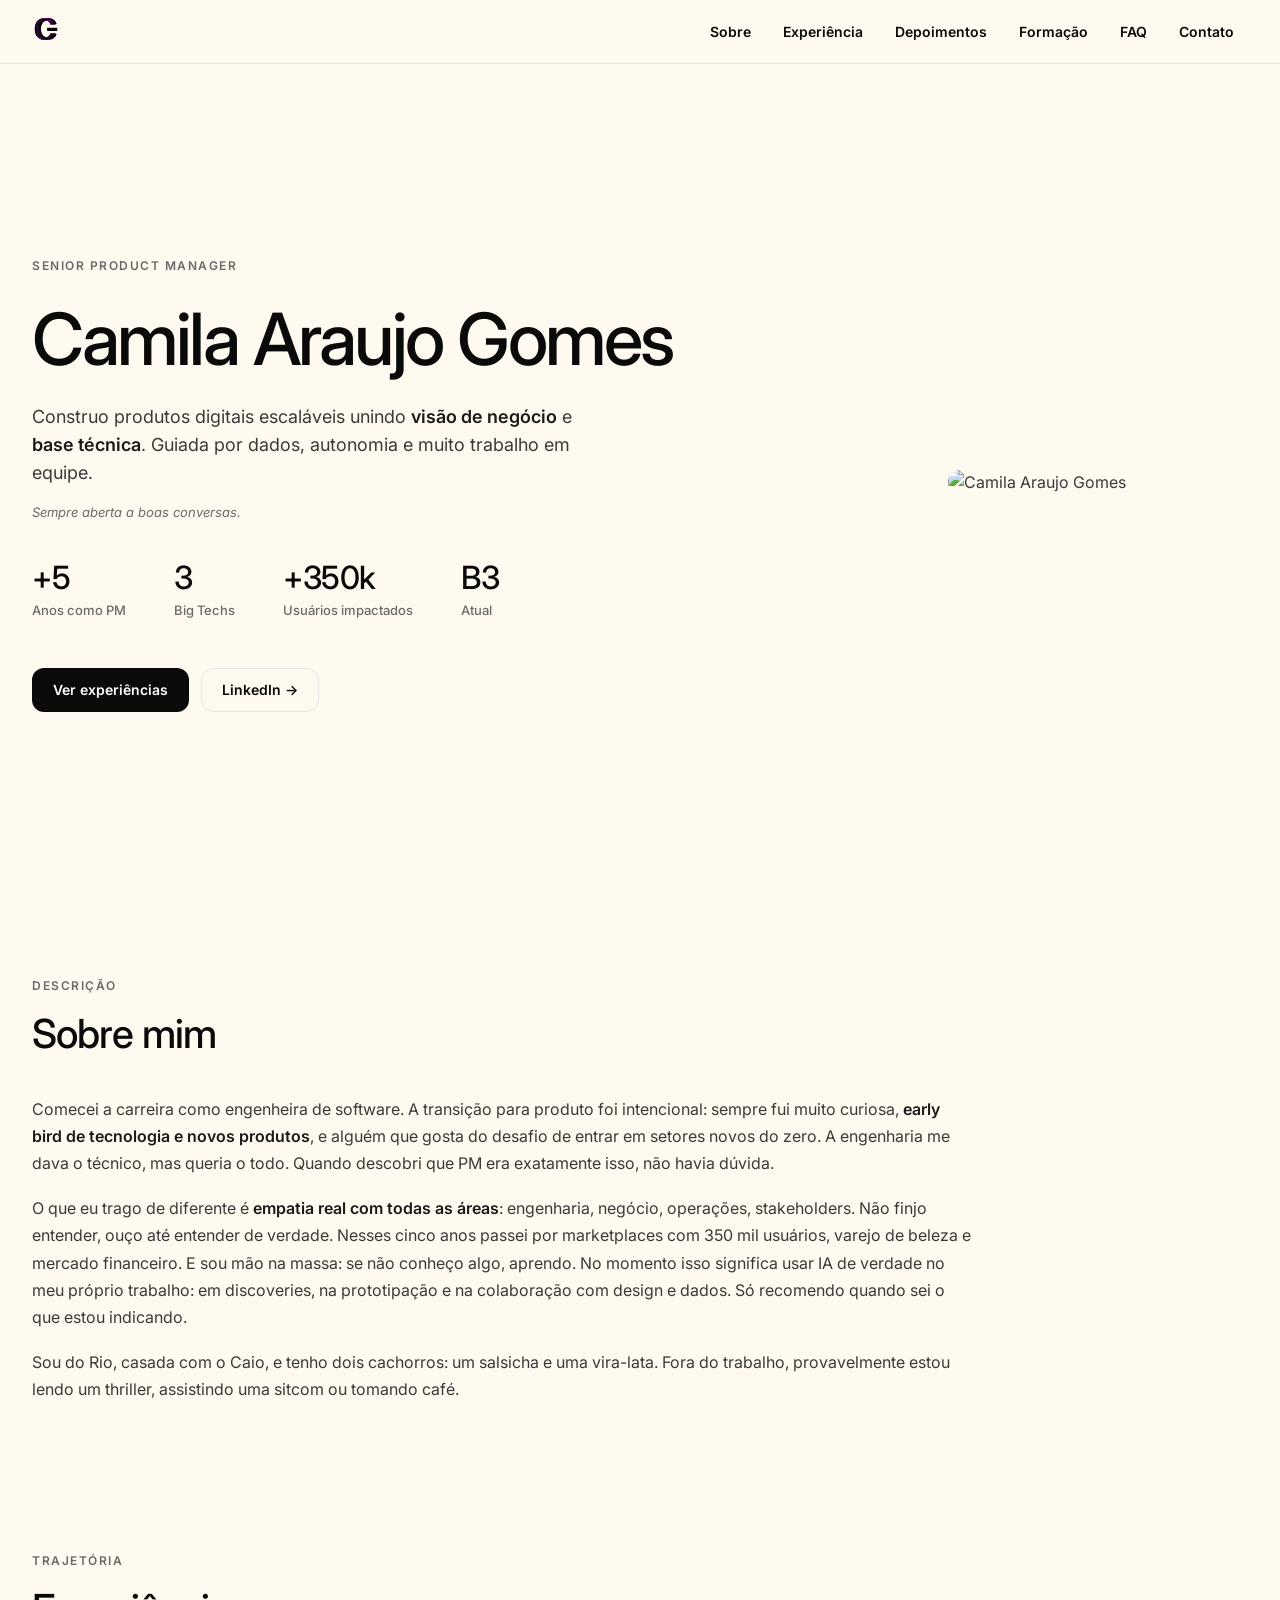
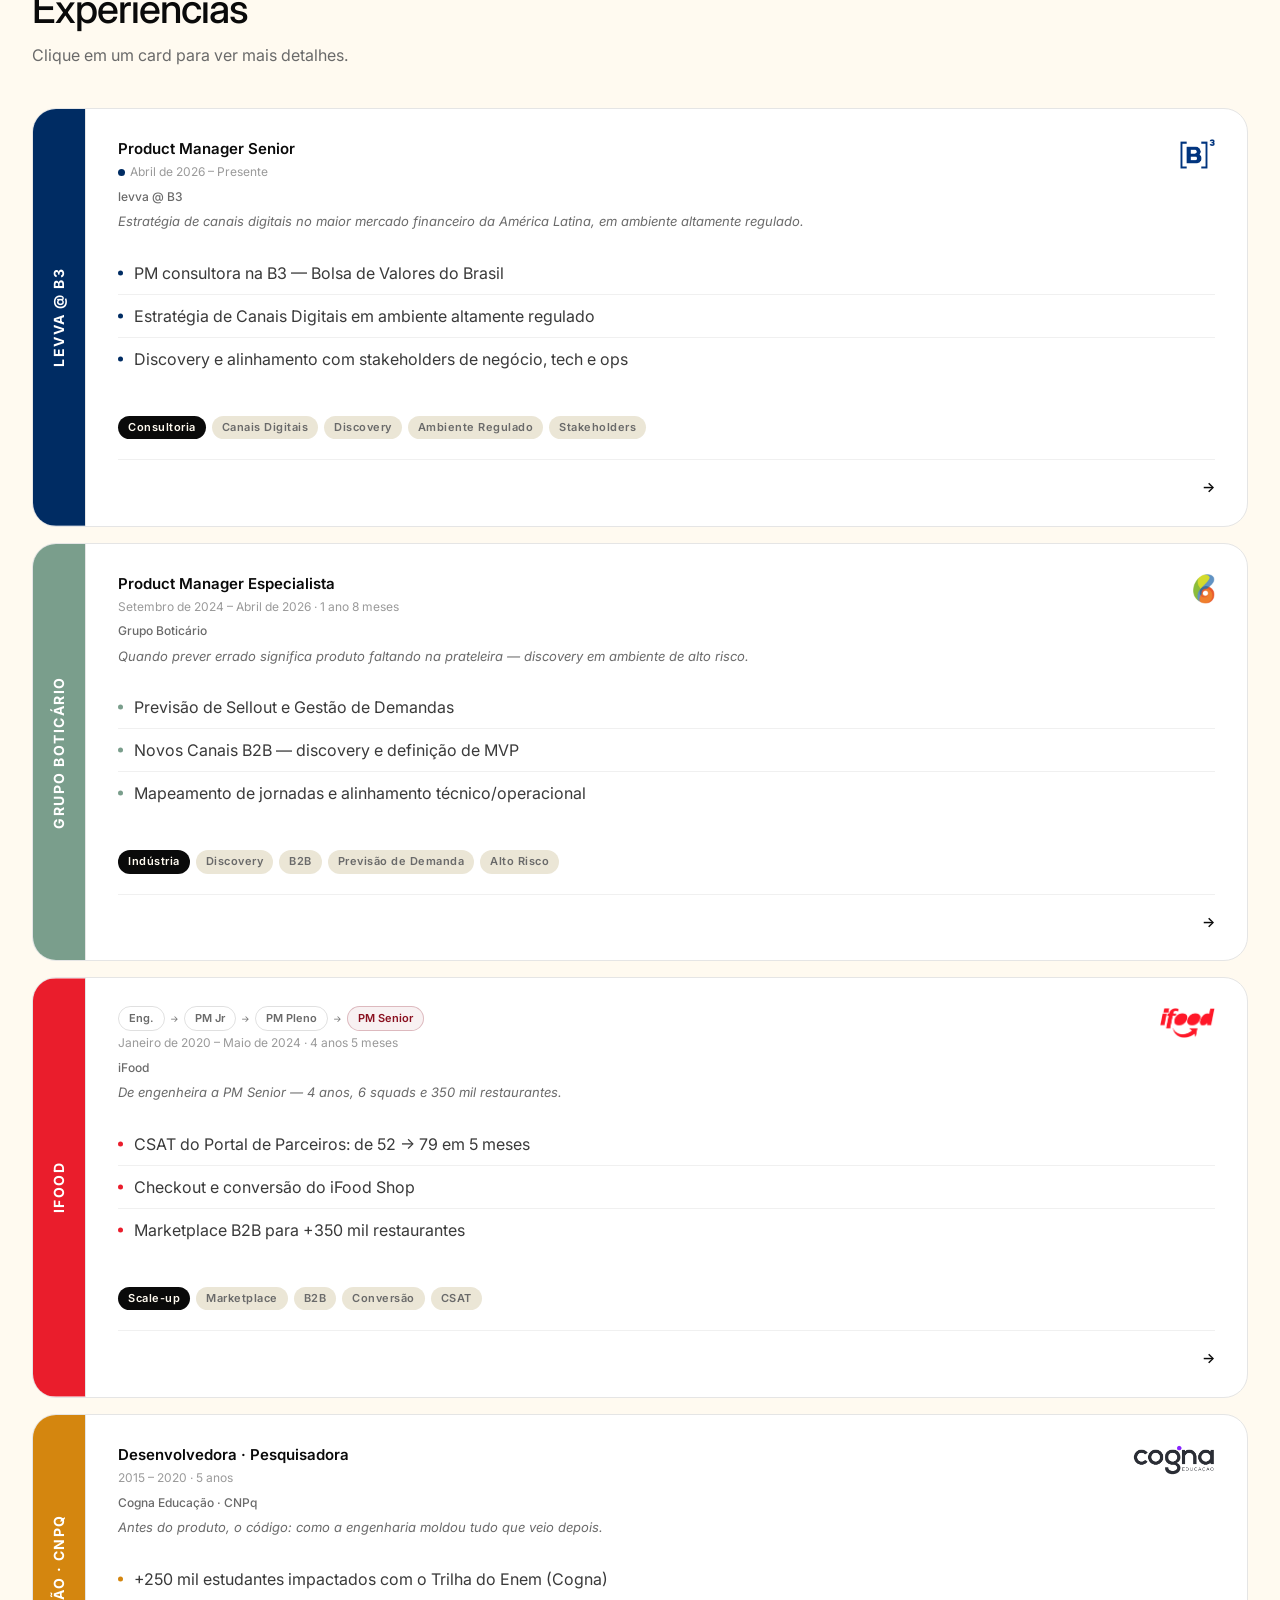
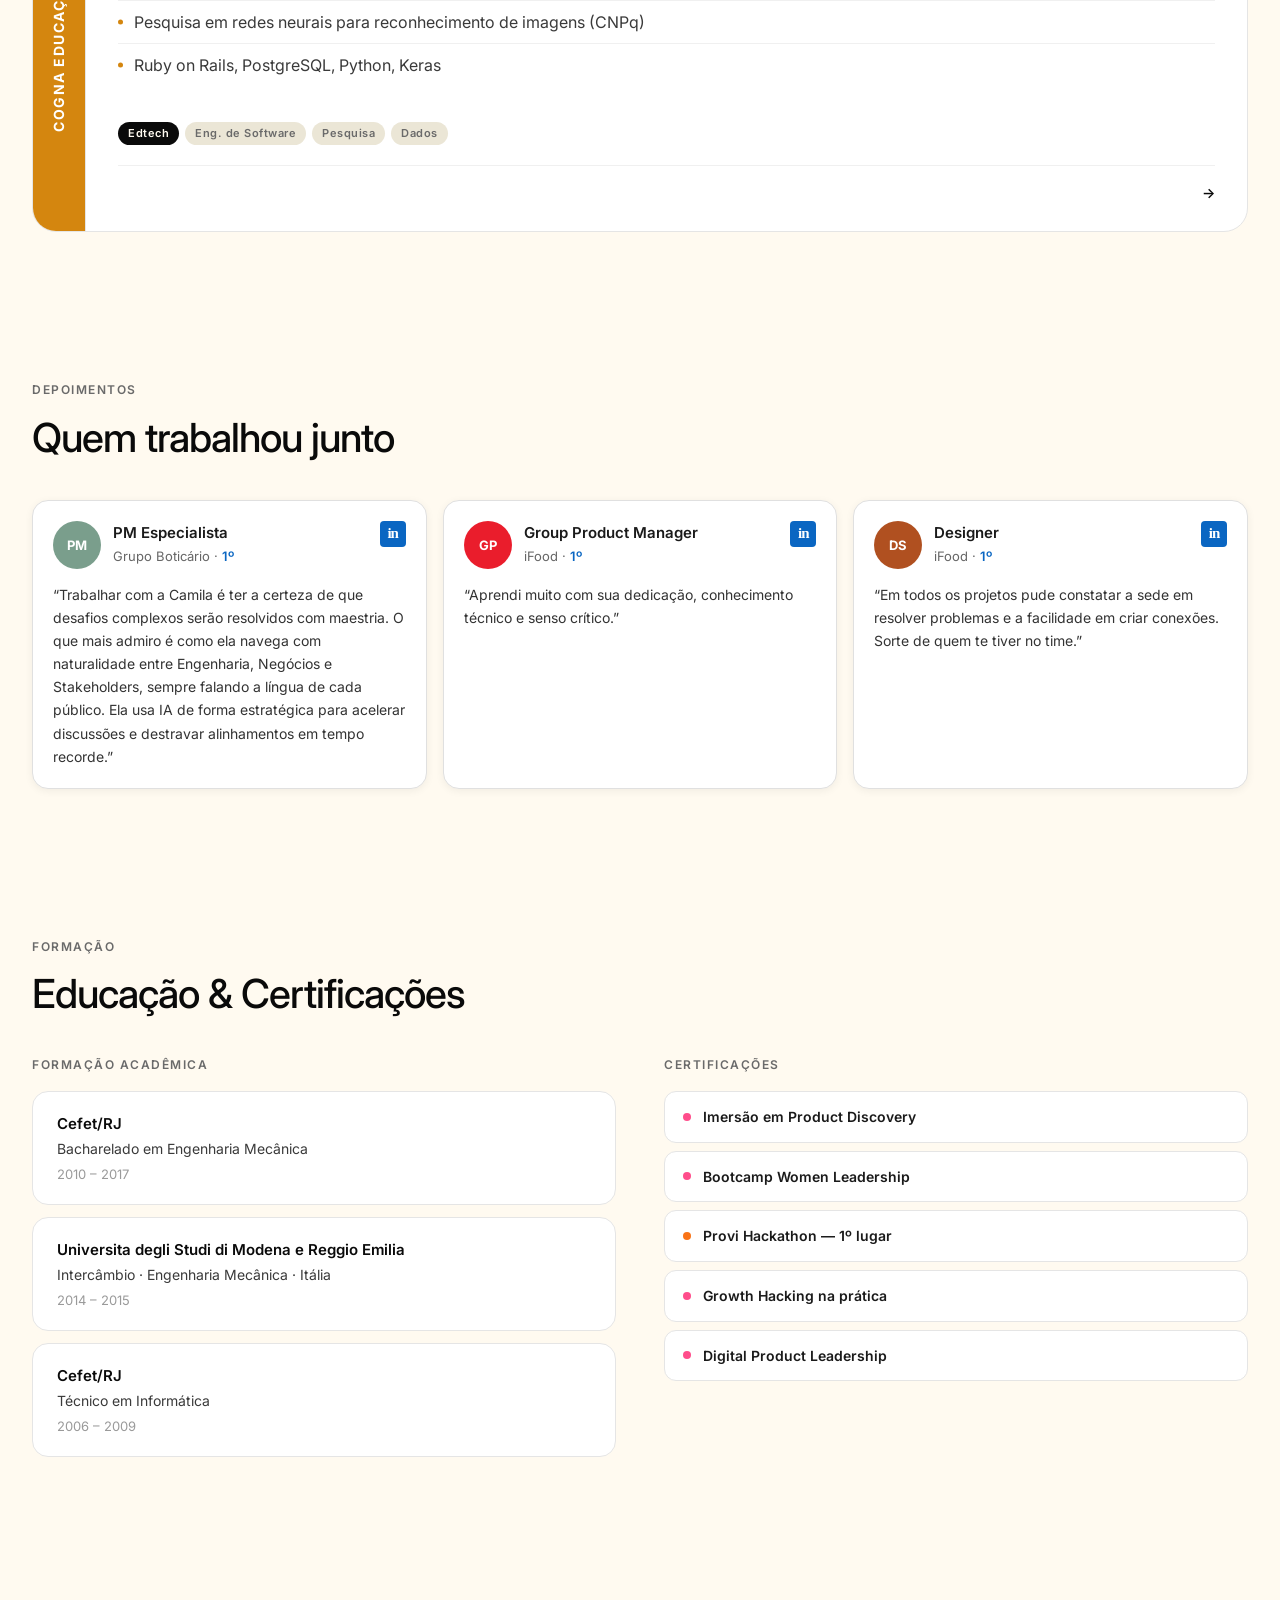
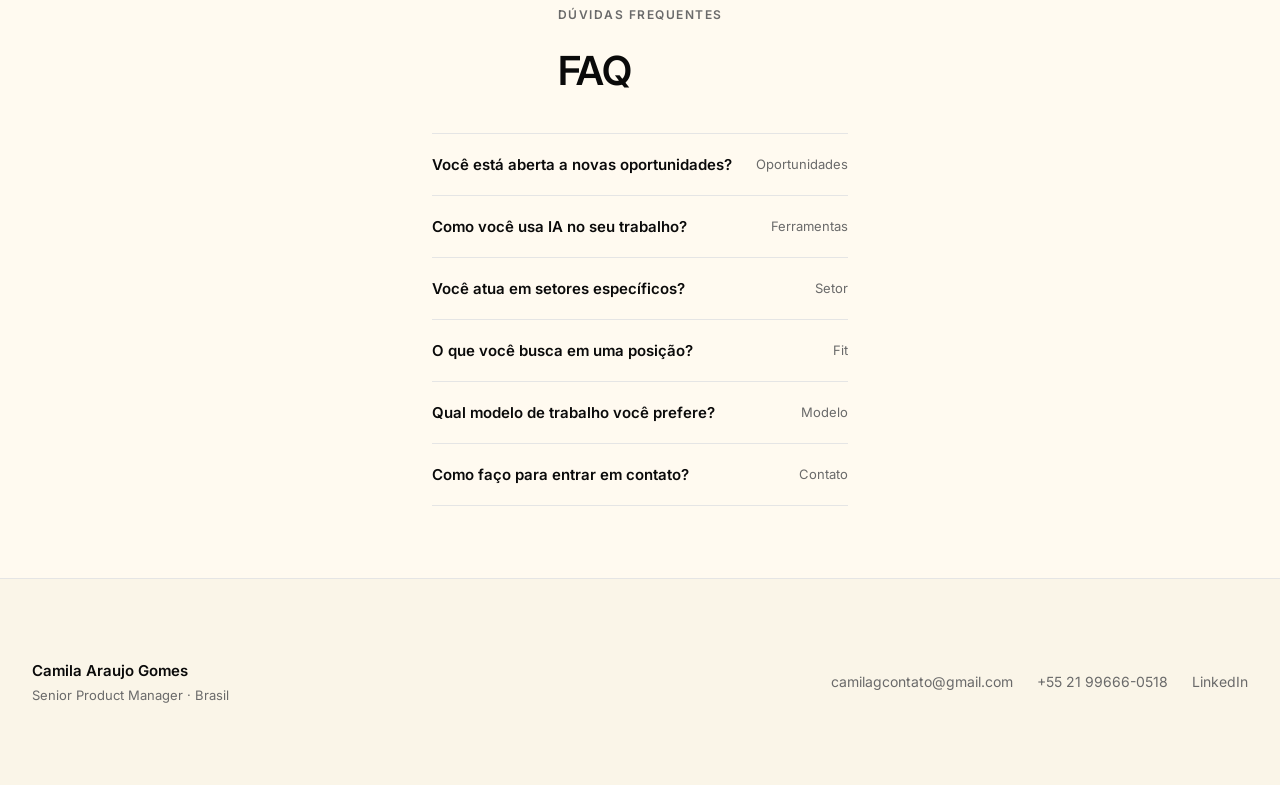
==== commit 6f0dd086: "FAQ: reescreve layout duas colunas com classes novas Título à esquerda, lista com tag de categoria à" ====
--- a/index.html
+++ b/index.html
@@ -385,44 +385,76 @@
   <!-- FAQ -->
   <section class="section section-alt" id="faq">
     <div class="container">
-      <div class="faq-layout">
-      <div class="faq-sidebar">
-        <p class="section-label">Dúvidas frequentes</p>
-        <h2 class="faq-sidebar-title">FAQ</h2>
-      </div>
-      <div class="faq-list">
-
-        <details class="faq-item">
-          <summary class="faq-question">Você está aberta a novas oportunidades?</summary>
-          <p class="faq-answer">Sempre aberta a boas conversas. Se você está construindo algo interessante e acha que posso contribuir, me chama. Adoro trocar ideias sobre produto, mesmo que o timing não seja o ideal.</p>
-        </details>
-
-<details class="faq-item">
-          <summary class="faq-question">Como você usa IA no seu trabalho?</summary>
-          <p class="faq-answer">IA já faz parte do meu dia a dia. Uso para tarefas operacionais como user stories, PRDs e documentações com agentes automatizados; para acelerar discoveries com benchmarks e compilados de dados; e para prototipação, incluindo código. Esse portfólio e o deufit.com foram construídos com IA. Gosto de testar novas ferramentas e acompanho esse espaço de perto.</p>
-        </details>
-
-        <details class="faq-item">
-          <summary class="faq-question">Você atua em setores específicos?</summary>
-          <p class="faq-answer">Não. Já trabalhei em marketplace, fintech, B2B, varejo e mercado financeiro. Recebo frequentemente o feedback de que tenho curva de aprendizado rápida e consigo entrar em novos negócios com agilidade. O que me importa é o problema a resolver, não o setor.</p>
-        </details>
-
-        <details class="faq-item">
-          <summary class="faq-question">O que você busca em uma posição?</summary>
-          <p class="faq-answer">Autonomia para fazer discovery de verdade — entender o problema antes de construir. Gosto de trabalhar próxima a design, dados e engenharia, com voz na estratégia, não só na entrega. Não me identifico com papéis de PO operacionais onde o espaço é só de gestão de backlog.</p>
-        </details>
-
-        <details class="faq-item">
-          <summary class="faq-question">Qual modelo de trabalho você prefere?</summary>
-          <p class="faq-answer">Remoto ou híbrido. Estou baseada no Rio de Janeiro e prefiro oportunidades que funcionem nesse modelo.</p>
-        </details>
-
-        <details class="faq-item">
-          <summary class="faq-question">Como faço para entrar em contato?</summary>
-          <p class="faq-answer">Pelo <a href="https://www.linkedin.com/in/camila-a-gomes/" target="_blank" rel="noopener">LinkedIn</a> é o melhor caminho. Me manda uma mensagem contando um pouco sobre o contexto e o que você está construindo.</p>
-        </details>
-
-      </div>
+      <div class="faq-grid">
+
+        <div class="faq-col-title">
+          <p class="section-label">Dúvidas frequentes</p>
+          <h2 class="faq-main-title">FAQ</h2>
+        </div>
+
+        <ul class="faq-col-list">
+
+          <li class="faq-row">
+            <details class="faq-details">
+              <summary class="faq-summary">
+                <span class="faq-q">Você está aberta a novas oportunidades?</span>
+                <span class="faq-tag">Oportunidades</span>
+              </summary>
+              <p class="faq-answer">Sempre aberta a boas conversas. Se você está construindo algo interessante e acha que posso contribuir, me chama. Adoro trocar ideias sobre produto, mesmo que o timing não seja o ideal.</p>
+            </details>
+          </li>
+
+          <li class="faq-row">
+            <details class="faq-details">
+              <summary class="faq-summary">
+                <span class="faq-q">Como você usa IA no seu trabalho?</span>
+                <span class="faq-tag">Ferramentas</span>
+              </summary>
+              <p class="faq-answer">IA já faz parte do meu dia a dia. Uso para tarefas operacionais como user stories, PRDs e documentações com agentes automatizados; para acelerar discoveries com benchmarks e compilados de dados; e para prototipação, incluindo código. Esse portfólio e o deufit.com foram construídos com IA. Gosto de testar novas ferramentas e acompanho esse espaço de perto.</p>
+            </details>
+          </li>
+
+          <li class="faq-row">
+            <details class="faq-details">
+              <summary class="faq-summary">
+                <span class="faq-q">Você atua em setores específicos?</span>
+                <span class="faq-tag">Setor</span>
+              </summary>
+              <p class="faq-answer">Não. Já trabalhei em marketplace, fintech, B2B, varejo e mercado financeiro. Recebo frequentemente o feedback de que tenho curva de aprendizado rápida e consigo entrar em novos negócios com agilidade. O que me importa é o problema a resolver, não o setor.</p>
+            </details>
+          </li>
+
+          <li class="faq-row">
+            <details class="faq-details">
+              <summary class="faq-summary">
+                <span class="faq-q">O que você busca em uma posição?</span>
+                <span class="faq-tag">Fit</span>
+              </summary>
+              <p class="faq-answer">Autonomia para fazer discovery de verdade — entender o problema antes de construir. Gosto de trabalhar próxima a design, dados e engenharia, com voz na estratégia, não só na entrega. Não me identifico com papéis de PO operacionais onde o espaço é só de gestão de backlog.</p>
+            </details>
+          </li>
+
+          <li class="faq-row">
+            <details class="faq-details">
+              <summary class="faq-summary">
+                <span class="faq-q">Qual modelo de trabalho você prefere?</span>
+                <span class="faq-tag">Modelo</span>
+              </summary>
+              <p class="faq-answer">Remoto ou híbrido. Estou baseada no Rio de Janeiro e prefiro oportunidades que funcionem nesse modelo.</p>
+            </details>
+          </li>
+
+          <li class="faq-row">
+            <details class="faq-details">
+              <summary class="faq-summary">
+                <span class="faq-q">Como faço para entrar em contato?</span>
+                <span class="faq-tag">Contato</span>
+              </summary>
+              <p class="faq-answer">Pelo <a href="https://www.linkedin.com/in/camila-a-gomes/" target="_blank" rel="noopener">LinkedIn</a> é o melhor caminho. Me manda uma mensagem contando um pouco sobre o contexto e o que você está construindo.</p>
+            </details>
+          </li>
+
+        </ul>
       </div>
     </div>
   </section>
--- a/css/style.css
+++ b/css/style.css
@@ -1009,7 +1009,7 @@
   .exp-card-bold:hover .exp-link-label { max-width: 120px; opacity: 1; }
   .exp-card-bold:hover .exp-link { gap: 6px; }
   .exp-highlights li { font-size: 16px; }
-  .faq-layout { display: grid; grid-template-columns: 1fr 2fr; gap: 80px; align-items: start; }
+  .faq-grid { display: grid; grid-template-columns: 1fr 2fr; gap: 80px; align-items: center; }
   .exp-card-arc-step { font-size: 11px; padding: 3px 10px; }
   .exp-badge { font-size: 12px; padding: 5px 14px; }
   .edu-grid { grid-template-columns: 1fr 1fr; gap: 48px; }
@@ -1200,39 +1200,36 @@
 /* =========================================
    FAQ
 ========================================= */
-.faq-layout {
-  display: flex; flex-direction: column; gap: 32px;
-}
-.faq-sidebar-title {
+.faq-grid {
+  display: flex; flex-direction: column; gap: 40px;
+}
+.faq-main-title {
   font-size: clamp(28px, 4vw, 40px); font-weight: 600;
   color: var(--ink); letter-spacing: -1px; line-height: 1.1; margin-top: 8px;
 }
-.faq-list { display: flex; flex-direction: column; }
-
-.faq-item {
-  border-bottom: 1px solid var(--hairline);
-}
-.faq-item:first-child { border-top: 1px solid var(--hairline); }
-
-.faq-question {
+.faq-col-list { list-style: none; }
+
+.faq-row { border-bottom: 1px solid var(--hairline); }
+.faq-row:first-child { border-top: 1px solid var(--hairline); }
+
+.faq-details { width: 100%; }
+.faq-summary {
   display: flex; justify-content: space-between; align-items: center;
-  padding: 22px 0;
-  font-size: 16px; font-weight: 600; color: var(--ink);
-  cursor: pointer; list-style: none; gap: 16px;
-}
-.faq-question::-webkit-details-marker { display: none; }
-.faq-question::after {
-  content: '+';
-  font-size: 20px; font-weight: 400; color: var(--muted-soft);
-  flex-shrink: 0; transition: transform .2s;
-}
-details[open] .faq-question::after {
-  transform: rotate(45deg);
+  padding: 20px 0; gap: 24px;
+  cursor: pointer; list-style: none;
+}
+.faq-summary::-webkit-details-marker { display: none; }
+
+.faq-q {
+  font-size: 15px; font-weight: 600; color: var(--ink); line-height: 1.4;
+}
+.faq-tag {
+  font-size: 13px; color: var(--muted); white-space: nowrap; flex-shrink: 0;
 }
 
 .faq-answer {
   font-size: 15px; color: var(--body); line-height: 1.7;
-  padding-bottom: 22px; max-width: 640px;
+  padding: 0 0 20px; max-width: 560px;
 }
 .faq-answer a { color: var(--ink); text-decoration: underline; text-underline-offset: 3px; }
 .faq-answer a:hover { color: var(--muted); }
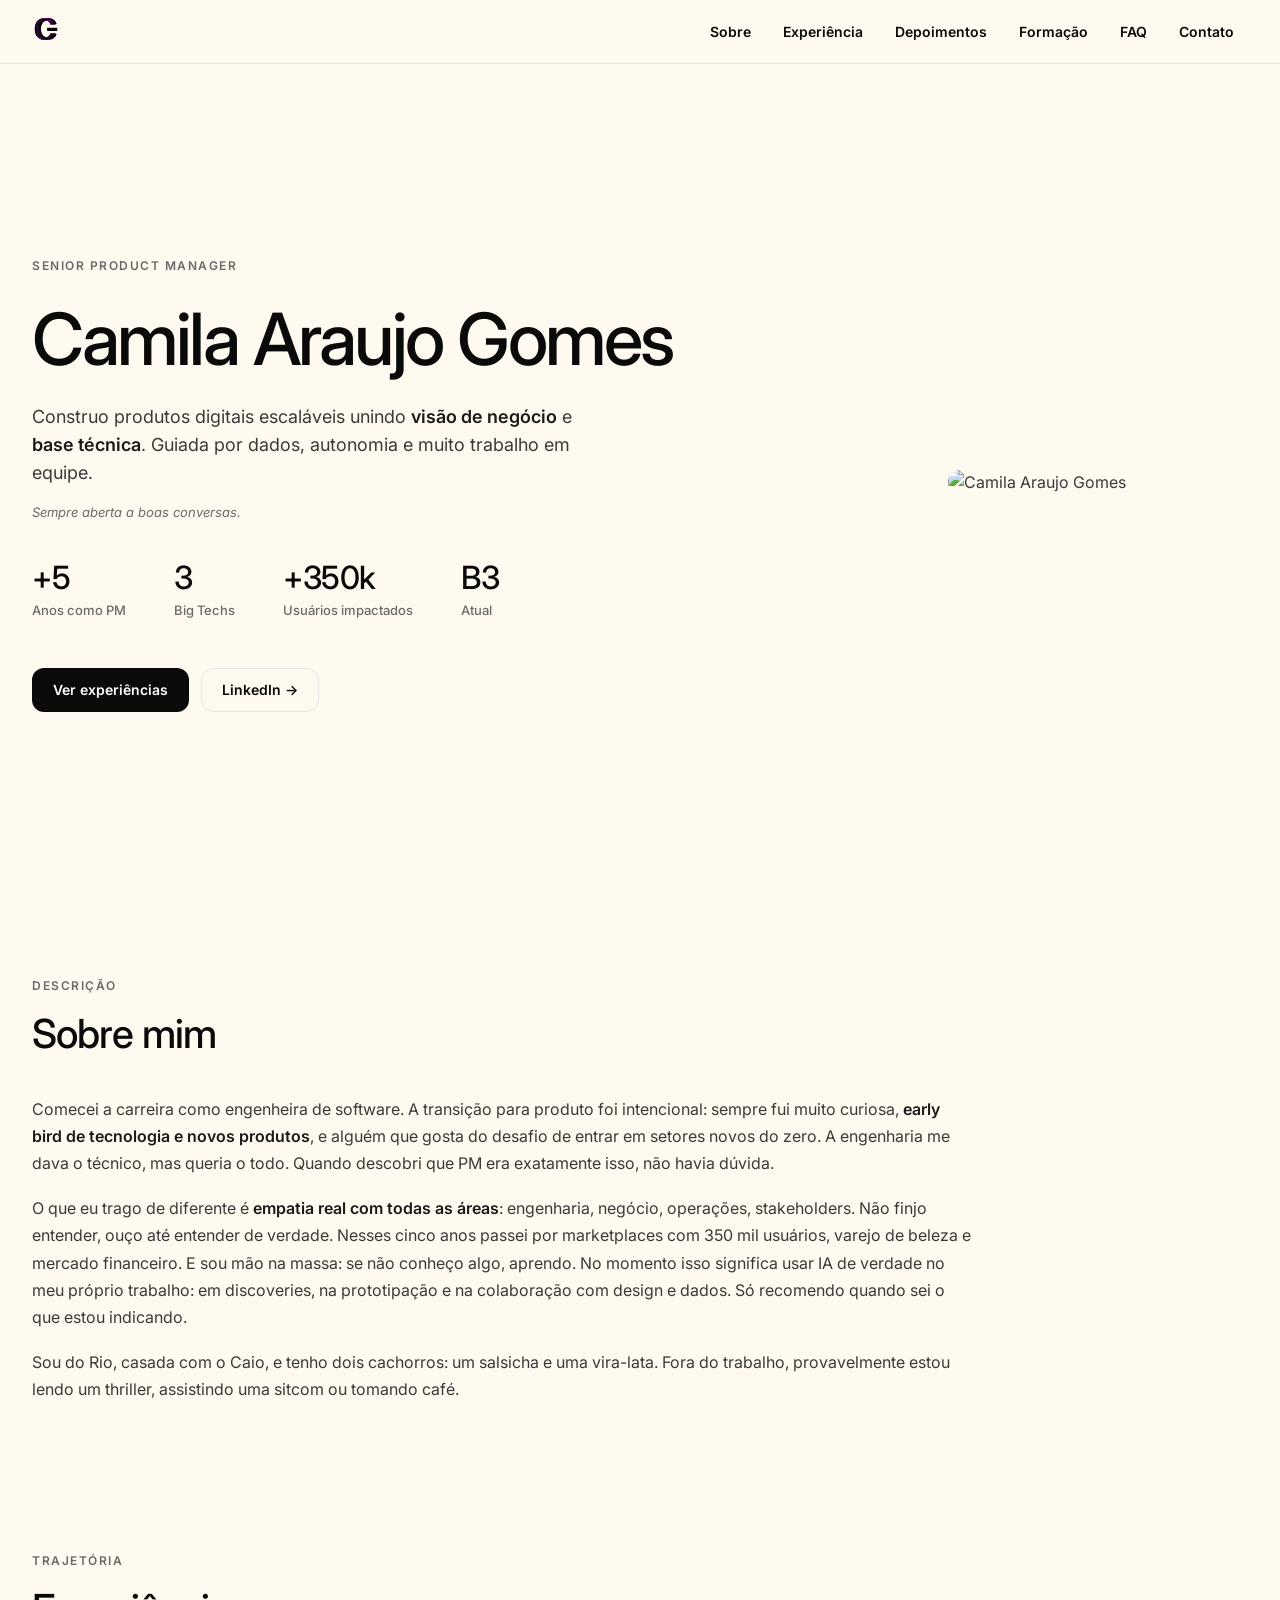
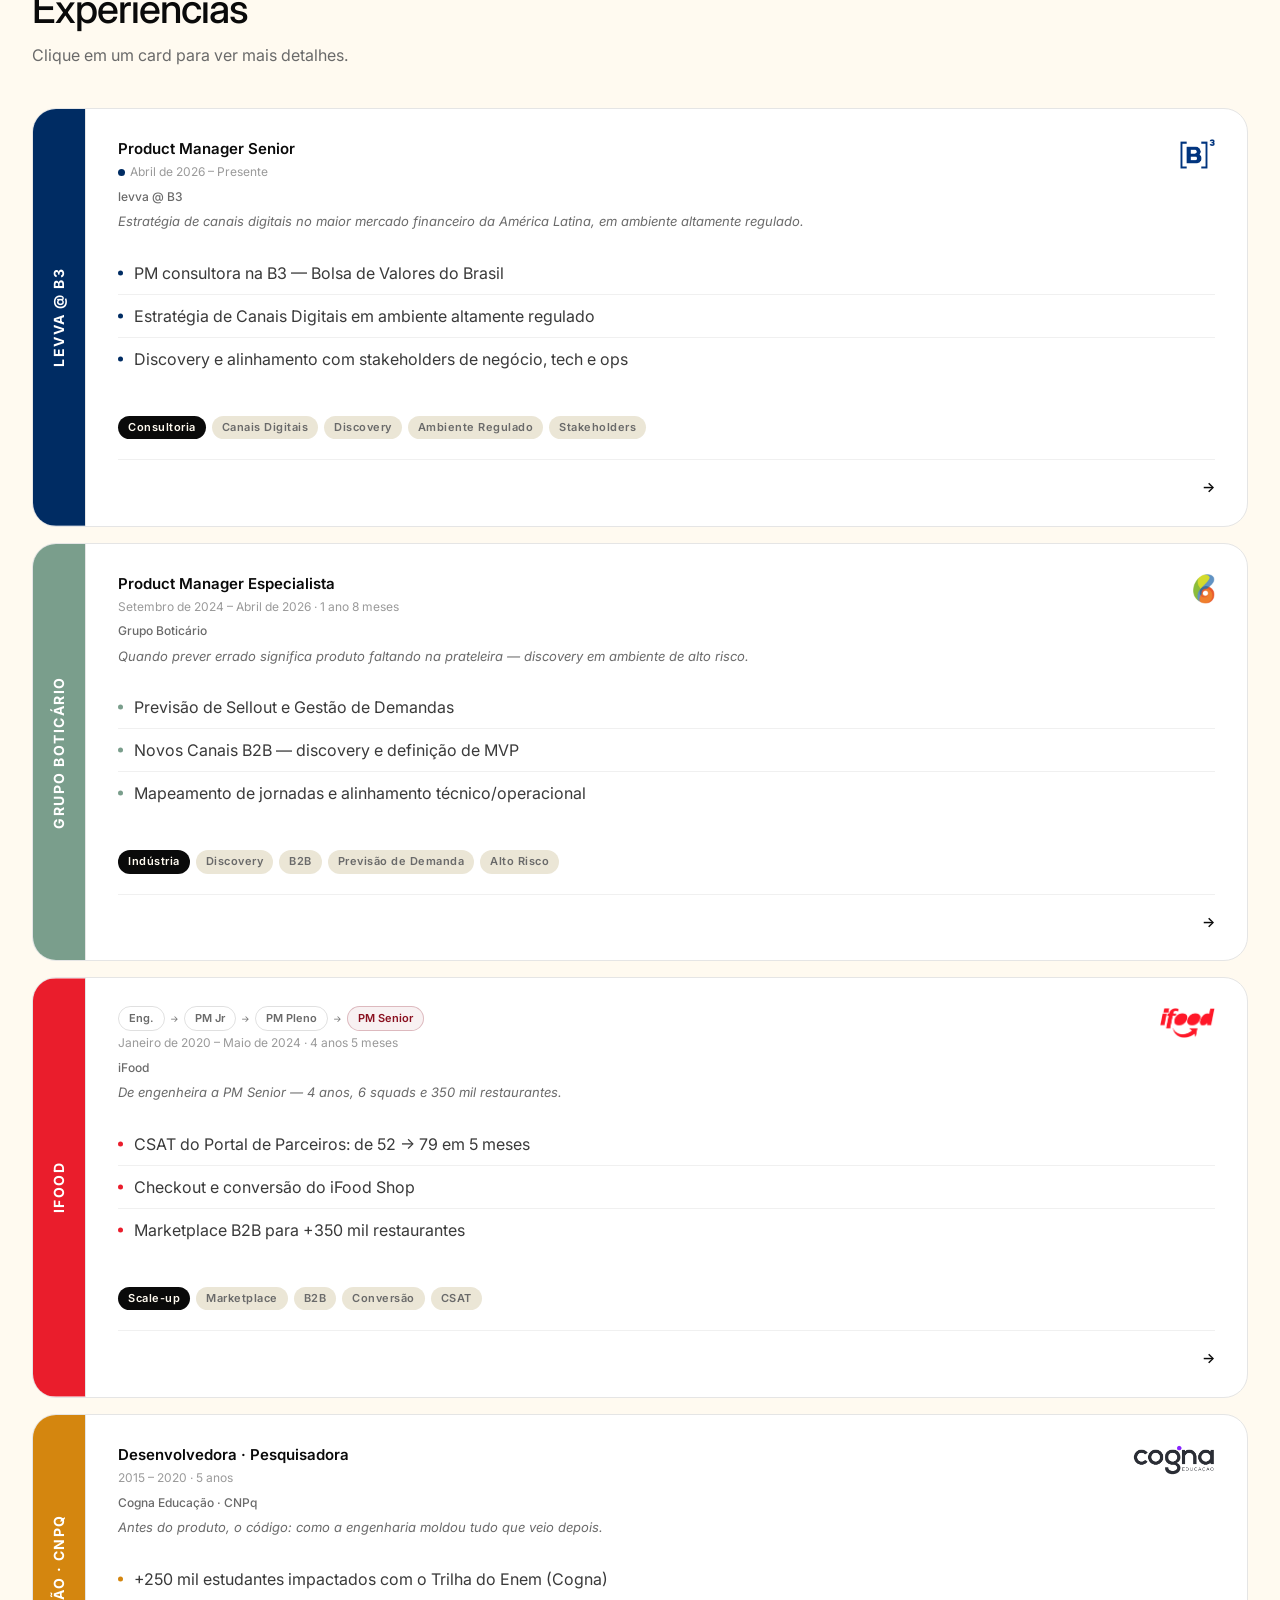
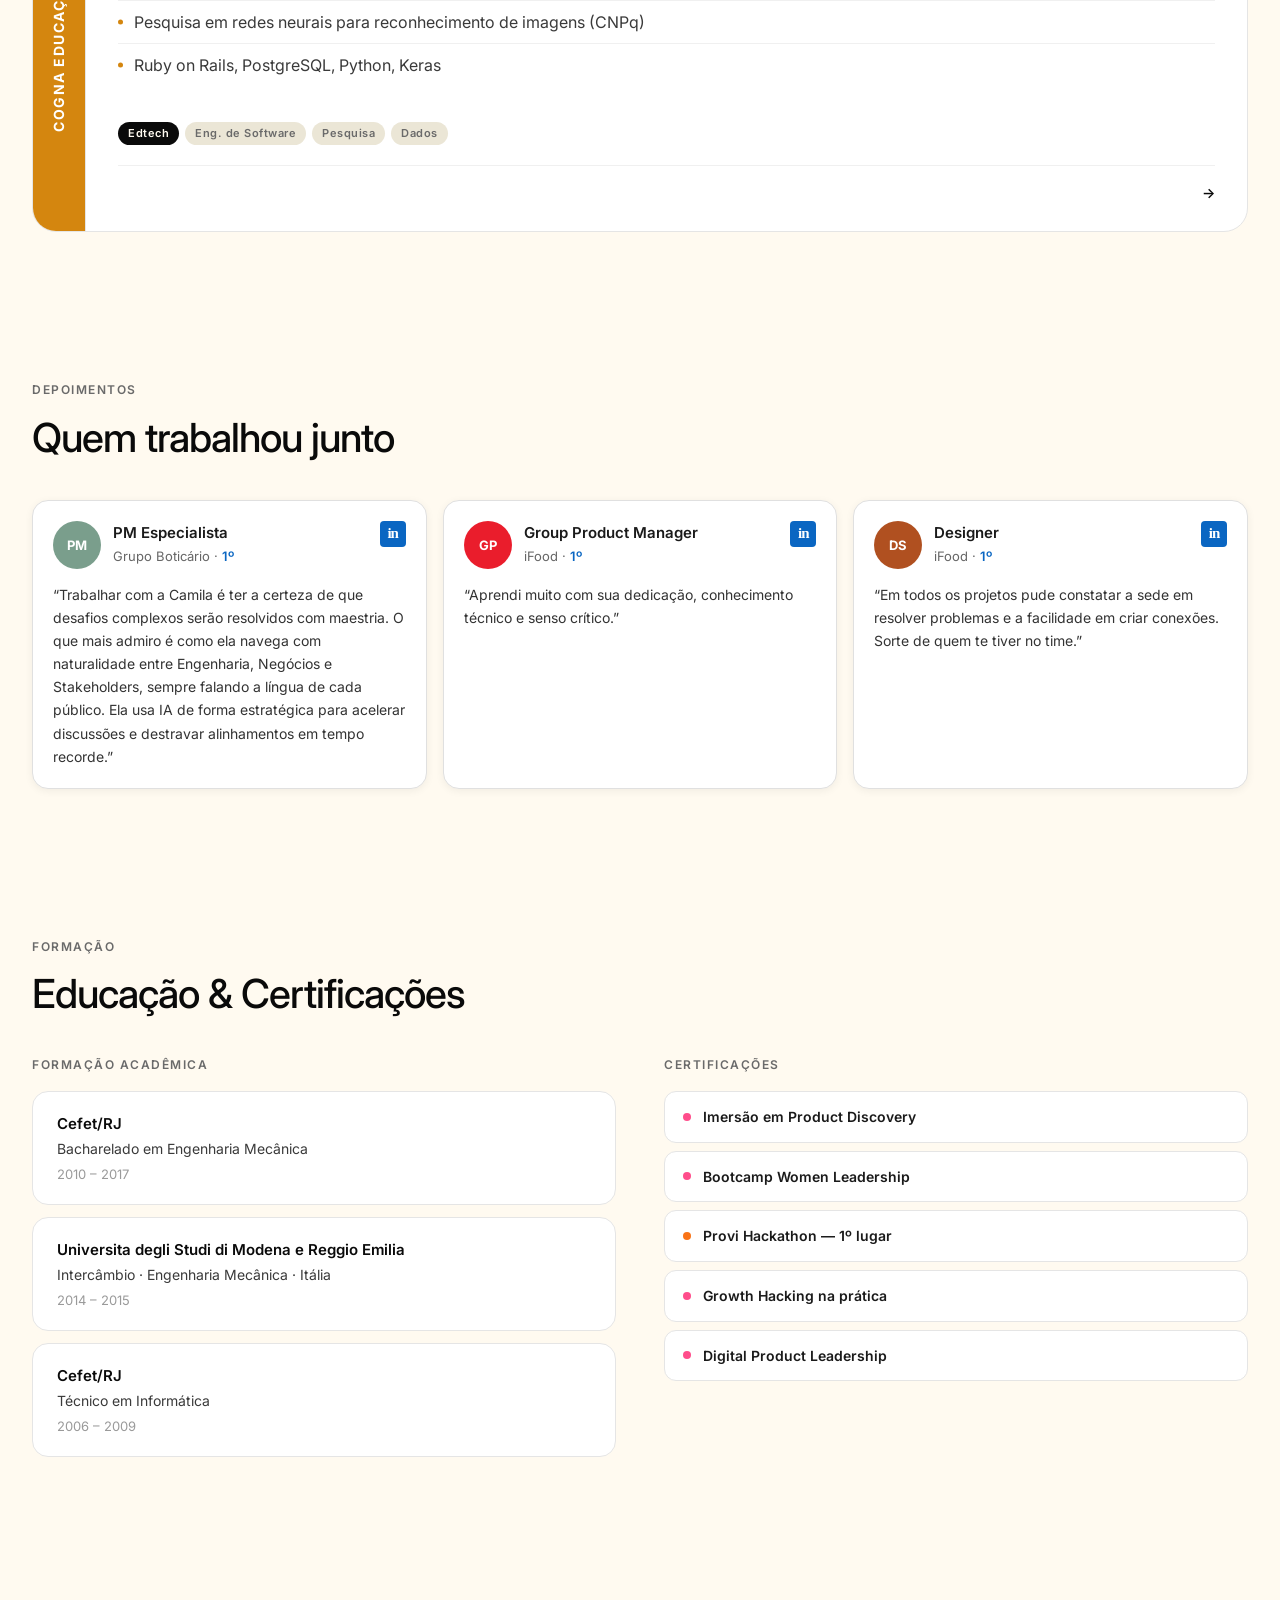
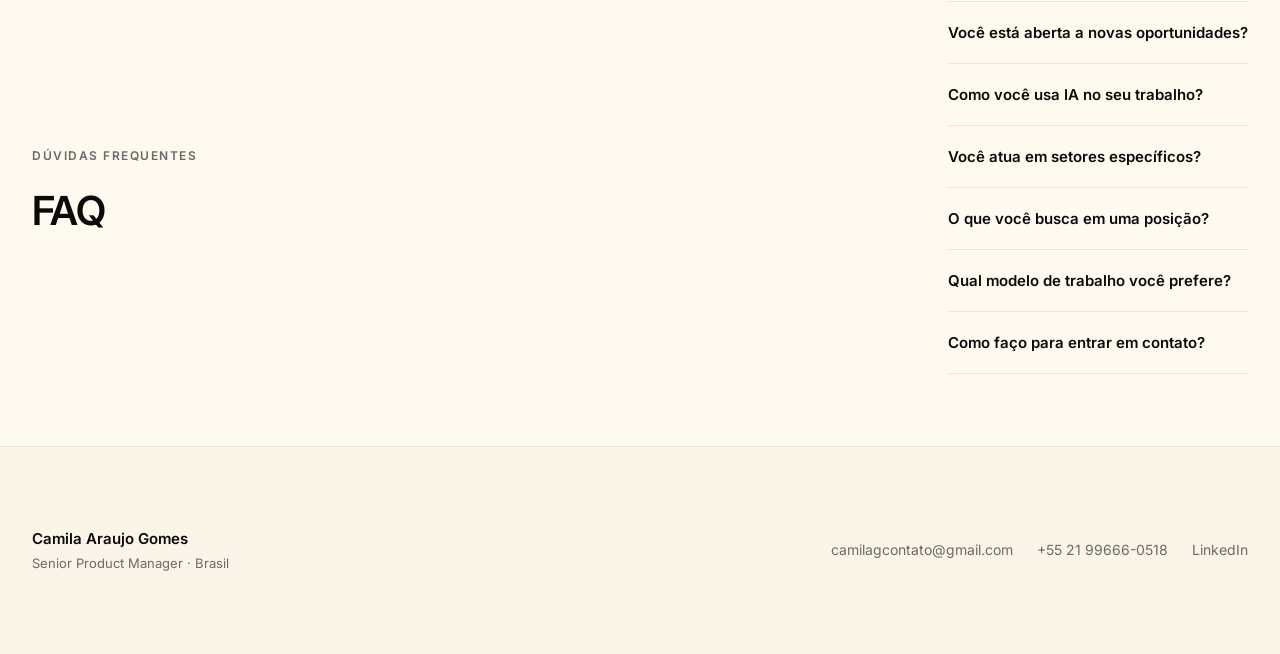
==== commit 97bb79b6: "FAQ: remove tags, lista ocupa largura total da coluna Co-Authored-By: Claude Sonnet 4.6 <noreply@ant" ====
--- a/index.html
+++ b/index.html
@@ -398,7 +398,6 @@
             <details class="faq-details">
               <summary class="faq-summary">
                 <span class="faq-q">Você está aberta a novas oportunidades?</span>
-                <span class="faq-tag">Oportunidades</span>
               </summary>
               <p class="faq-answer">Sempre aberta a boas conversas. Se você está construindo algo interessante e acha que posso contribuir, me chama. Adoro trocar ideias sobre produto, mesmo que o timing não seja o ideal.</p>
             </details>
@@ -408,7 +407,6 @@
             <details class="faq-details">
               <summary class="faq-summary">
                 <span class="faq-q">Como você usa IA no seu trabalho?</span>
-                <span class="faq-tag">Ferramentas</span>
               </summary>
               <p class="faq-answer">IA já faz parte do meu dia a dia. Uso para tarefas operacionais como user stories, PRDs e documentações com agentes automatizados; para acelerar discoveries com benchmarks e compilados de dados; e para prototipação, incluindo código. Esse portfólio e o deufit.com foram construídos com IA. Gosto de testar novas ferramentas e acompanho esse espaço de perto.</p>
             </details>
@@ -418,7 +416,6 @@
             <details class="faq-details">
               <summary class="faq-summary">
                 <span class="faq-q">Você atua em setores específicos?</span>
-                <span class="faq-tag">Setor</span>
               </summary>
               <p class="faq-answer">Não. Já trabalhei em marketplace, fintech, B2B, varejo e mercado financeiro. Recebo frequentemente o feedback de que tenho curva de aprendizado rápida e consigo entrar em novos negócios com agilidade. O que me importa é o problema a resolver, não o setor.</p>
             </details>
@@ -428,7 +425,6 @@
             <details class="faq-details">
               <summary class="faq-summary">
                 <span class="faq-q">O que você busca em uma posição?</span>
-                <span class="faq-tag">Fit</span>
               </summary>
               <p class="faq-answer">Autonomia para fazer discovery de verdade — entender o problema antes de construir. Gosto de trabalhar próxima a design, dados e engenharia, com voz na estratégia, não só na entrega. Não me identifico com papéis de PO operacionais onde o espaço é só de gestão de backlog.</p>
             </details>
@@ -438,7 +434,6 @@
             <details class="faq-details">
               <summary class="faq-summary">
                 <span class="faq-q">Qual modelo de trabalho você prefere?</span>
-                <span class="faq-tag">Modelo</span>
               </summary>
               <p class="faq-answer">Remoto ou híbrido. Estou baseada no Rio de Janeiro e prefiro oportunidades que funcionem nesse modelo.</p>
             </details>
@@ -448,7 +443,6 @@
             <details class="faq-details">
               <summary class="faq-summary">
                 <span class="faq-q">Como faço para entrar em contato?</span>
-                <span class="faq-tag">Contato</span>
               </summary>
               <p class="faq-answer">Pelo <a href="https://www.linkedin.com/in/camila-a-gomes/" target="_blank" rel="noopener">LinkedIn</a> é o melhor caminho. Me manda uma mensagem contando um pouco sobre o contexto e o que você está construindo.</p>
             </details>
--- a/css/style.css
+++ b/css/style.css
@@ -1009,7 +1009,9 @@
   .exp-card-bold:hover .exp-link-label { max-width: 120px; opacity: 1; }
   .exp-card-bold:hover .exp-link { gap: 6px; }
   .exp-highlights li { font-size: 16px; }
-  .faq-grid { display: grid; grid-template-columns: 1fr 2fr; gap: 80px; align-items: center; }
+  .faq-grid { grid-template-columns: 1fr 2fr; gap: 80px; align-items: center; }
+  .faq-col-title { grid-column: 1; grid-row: 1; }
+  .faq-col-list  { grid-column: 2; grid-row: 1; }
   .exp-card-arc-step { font-size: 11px; padding: 3px 10px; }
   .exp-badge { font-size: 12px; padding: 5px 14px; }
   .edu-grid { grid-template-columns: 1fr 1fr; gap: 48px; }
@@ -1201,21 +1203,21 @@
    FAQ
 ========================================= */
 .faq-grid {
-  display: flex; flex-direction: column; gap: 40px;
+  display: grid; grid-template-columns: 1fr; gap: 40px;
 }
 .faq-main-title {
   font-size: clamp(28px, 4vw, 40px); font-weight: 600;
   color: var(--ink); letter-spacing: -1px; line-height: 1.1; margin-top: 8px;
 }
-.faq-col-list { list-style: none; }
+.faq-col-list { list-style: none; padding: 0; margin: 0; width: 100%; }
 
 .faq-row { border-bottom: 1px solid var(--hairline); }
 .faq-row:first-child { border-top: 1px solid var(--hairline); }
 
 .faq-details { width: 100%; }
 .faq-summary {
-  display: flex; justify-content: space-between; align-items: center;
-  padding: 20px 0; gap: 24px;
+  display: flex; align-items: center;
+  padding: 20px 0;
   cursor: pointer; list-style: none;
 }
 .faq-summary::-webkit-details-marker { display: none; }
@@ -1223,13 +1225,10 @@
 .faq-q {
   font-size: 15px; font-weight: 600; color: var(--ink); line-height: 1.4;
 }
-.faq-tag {
-  font-size: 13px; color: var(--muted); white-space: nowrap; flex-shrink: 0;
-}
 
 .faq-answer {
   font-size: 15px; color: var(--body); line-height: 1.7;
-  padding: 0 0 20px; max-width: 560px;
+  padding: 0 0 20px;
 }
 .faq-answer a { color: var(--ink); text-decoration: underline; text-underline-offset: 3px; }
 .faq-answer a:hover { color: var(--muted); }
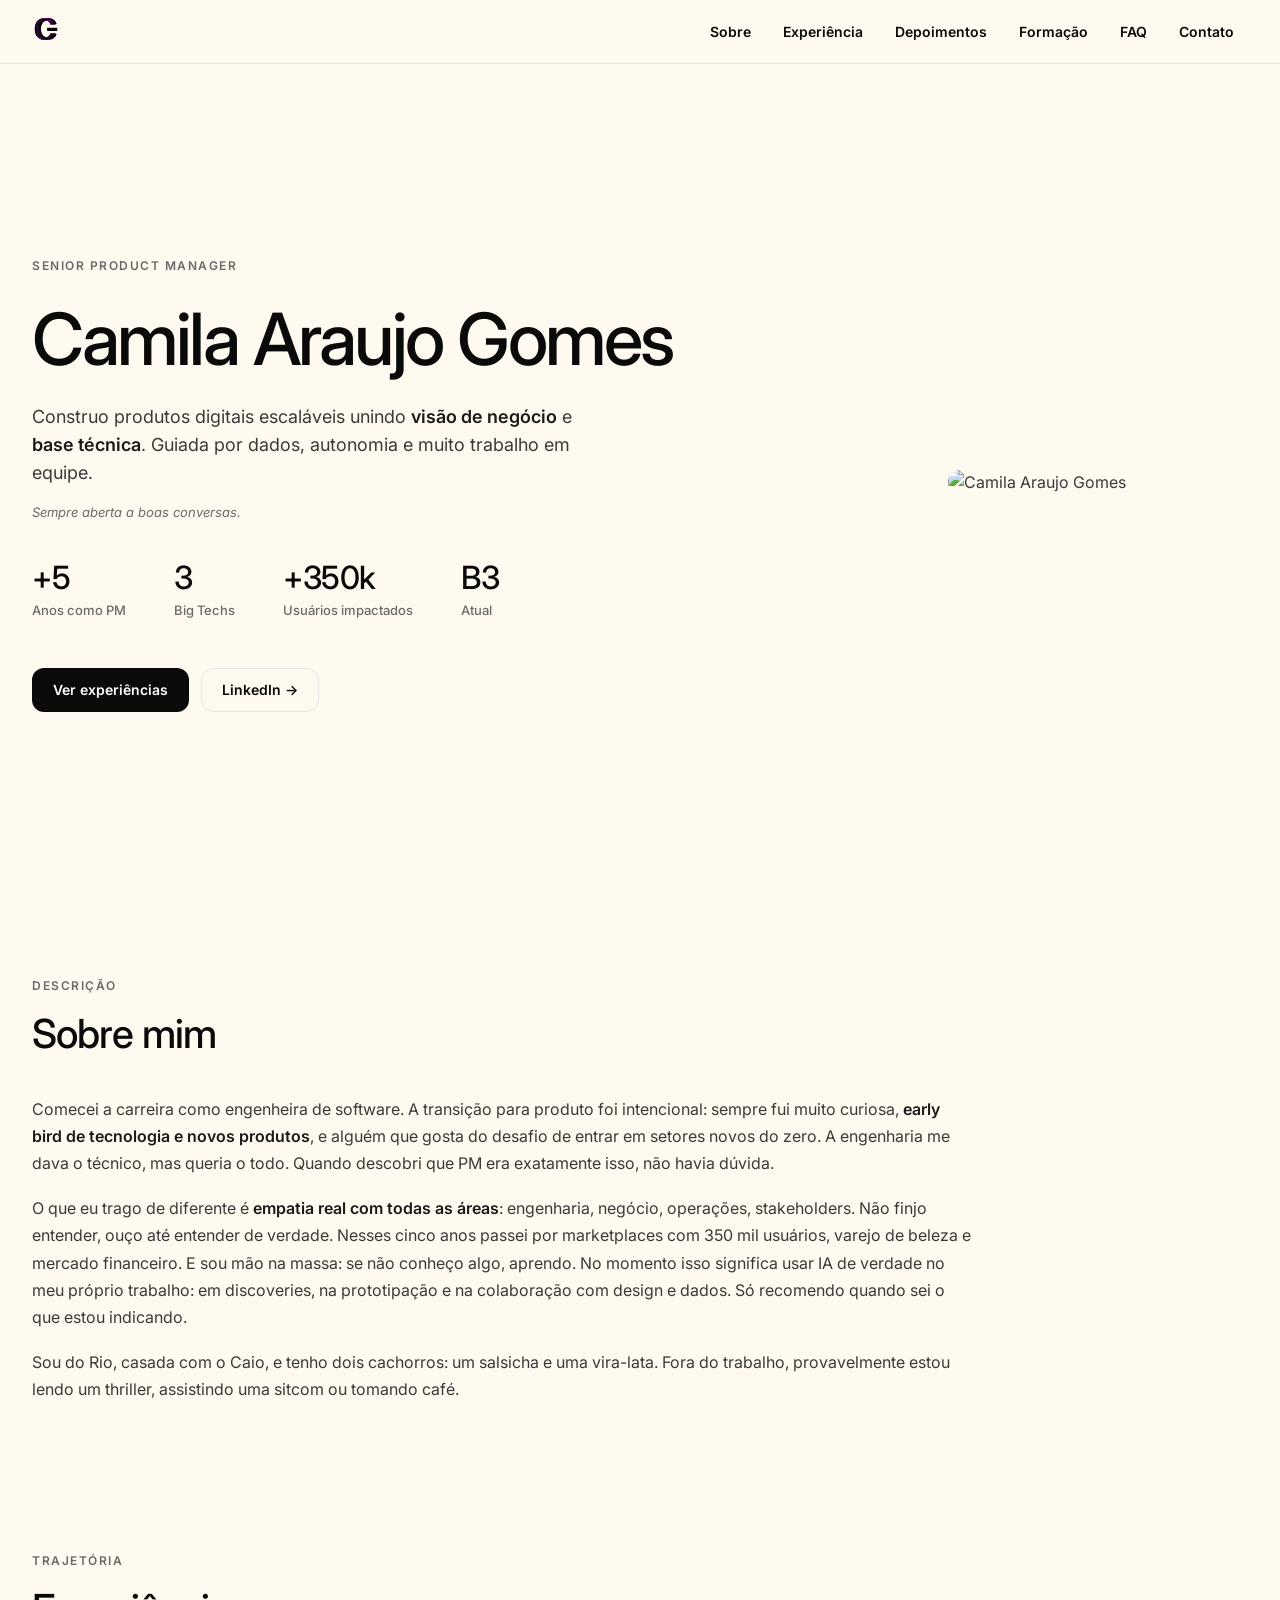
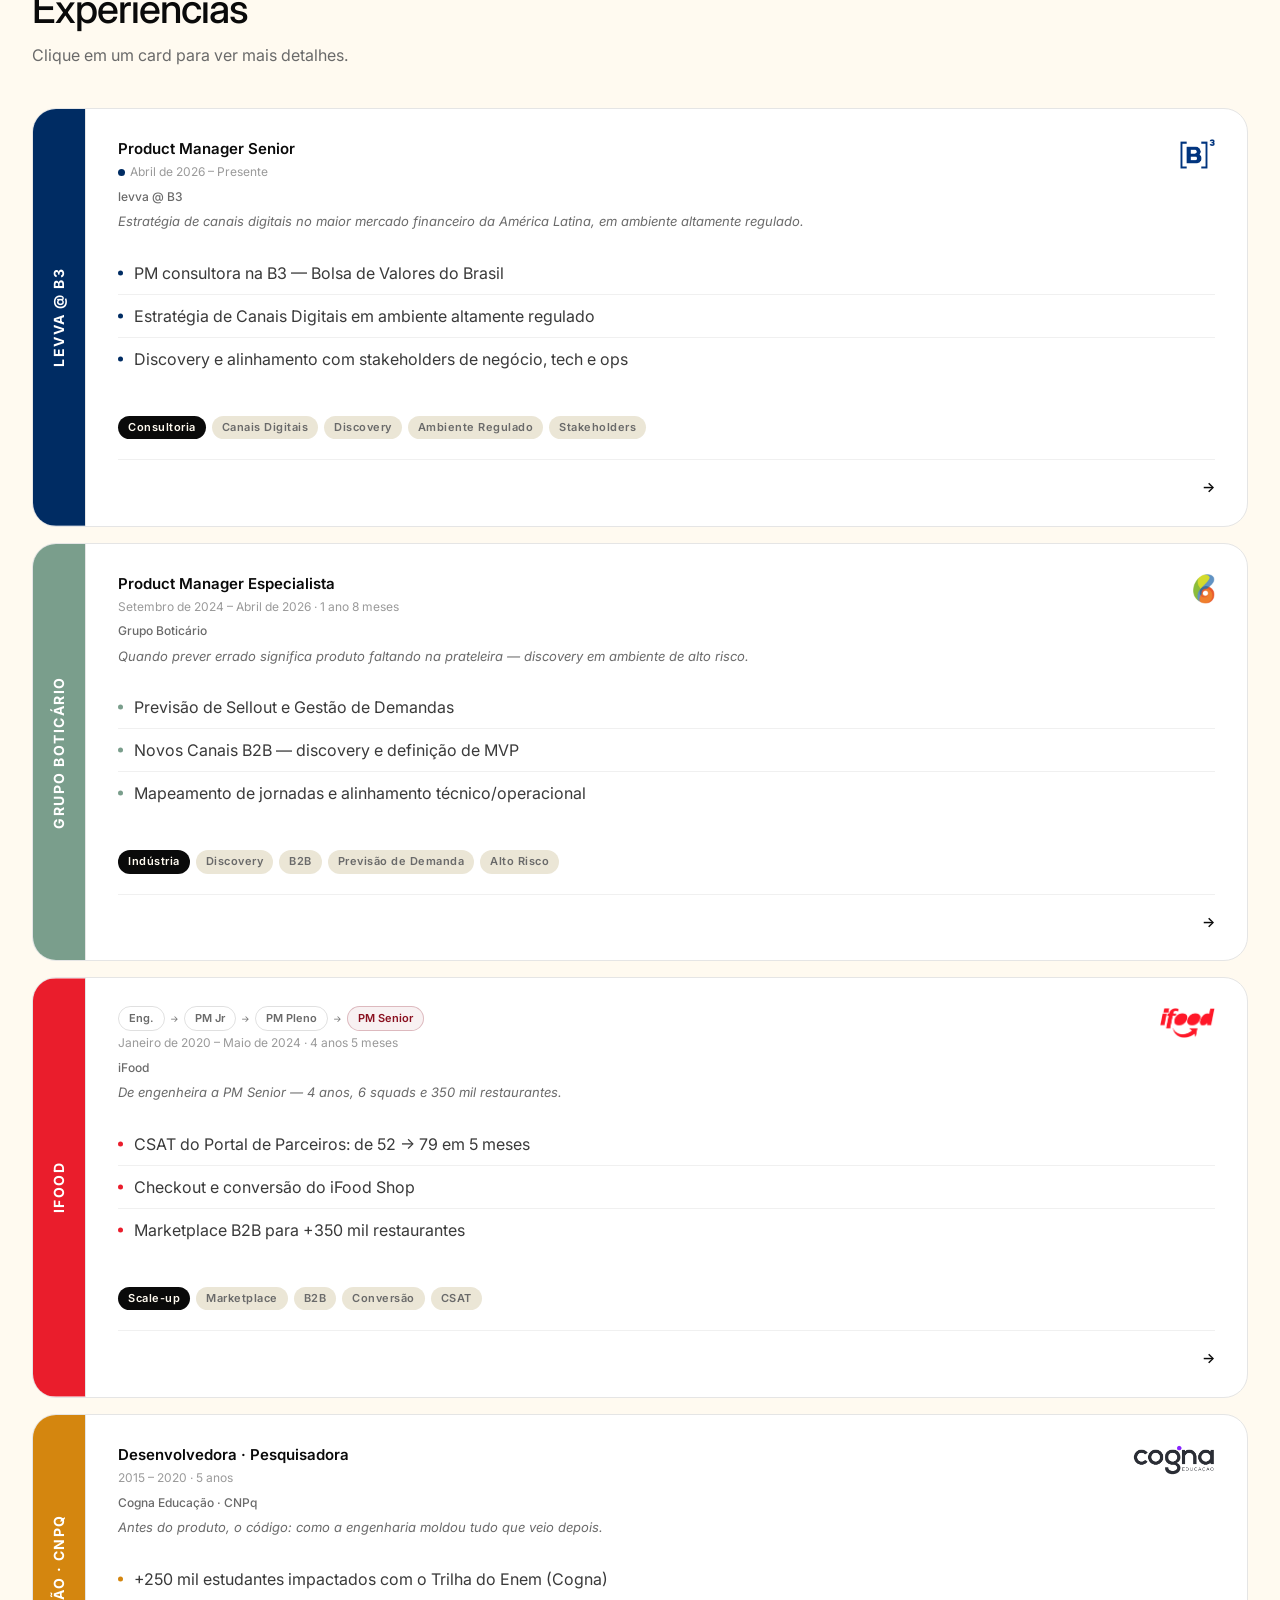
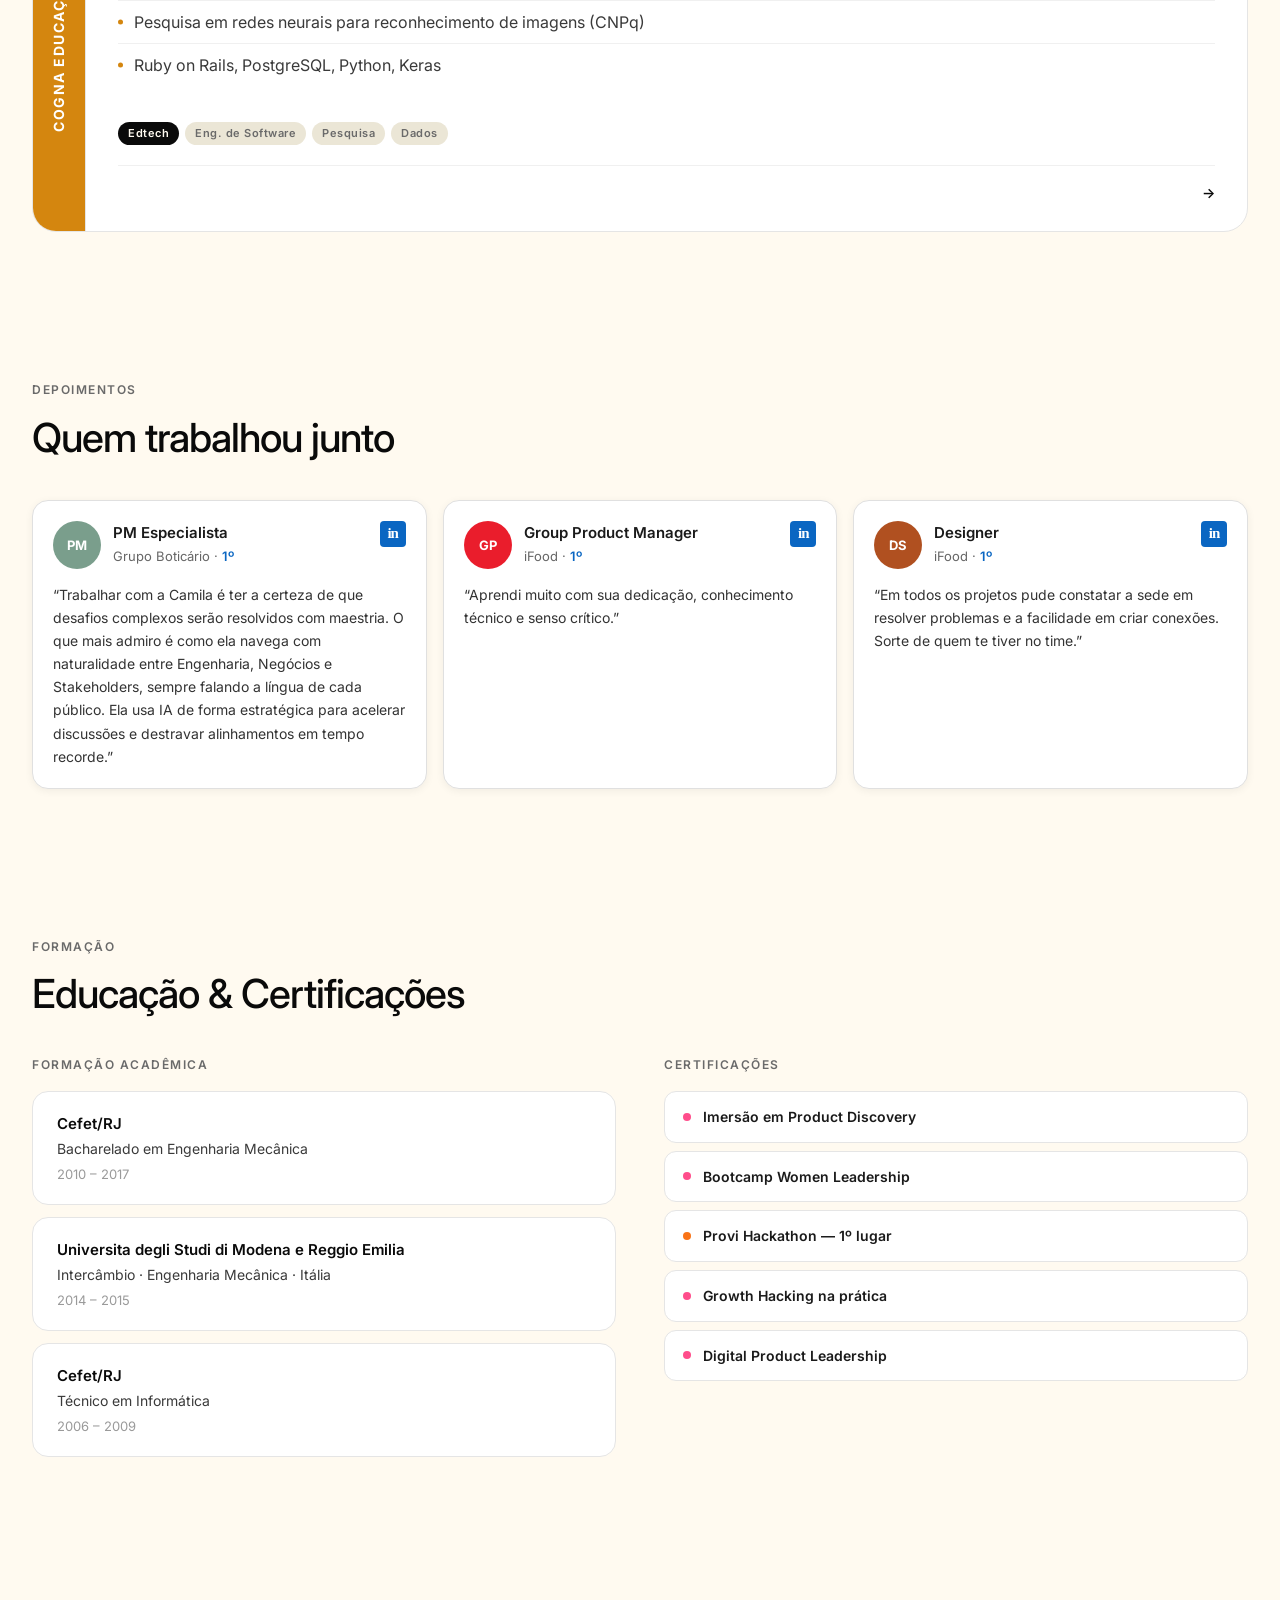
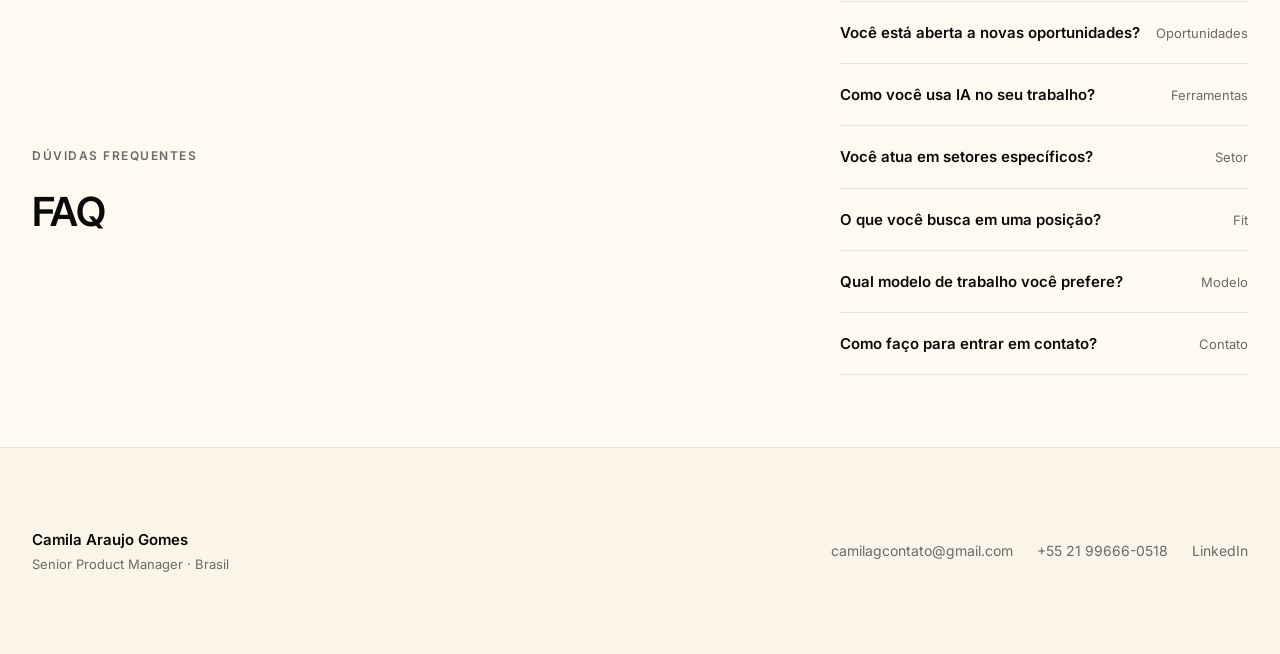
==== commit 3c528673: "FAQ: volta tags, reduce gap col, estilo sumário space-between Co-Authored-By: Claude Sonnet 4.6 <nor" ====
--- a/index.html
+++ b/index.html
@@ -398,6 +398,7 @@
             <details class="faq-details">
               <summary class="faq-summary">
                 <span class="faq-q">Você está aberta a novas oportunidades?</span>
+                <span class="faq-tag">Oportunidades</span>
               </summary>
               <p class="faq-answer">Sempre aberta a boas conversas. Se você está construindo algo interessante e acha que posso contribuir, me chama. Adoro trocar ideias sobre produto, mesmo que o timing não seja o ideal.</p>
             </details>
@@ -407,6 +408,7 @@
             <details class="faq-details">
               <summary class="faq-summary">
                 <span class="faq-q">Como você usa IA no seu trabalho?</span>
+                <span class="faq-tag">Ferramentas</span>
               </summary>
               <p class="faq-answer">IA já faz parte do meu dia a dia. Uso para tarefas operacionais como user stories, PRDs e documentações com agentes automatizados; para acelerar discoveries com benchmarks e compilados de dados; e para prototipação, incluindo código. Esse portfólio e o deufit.com foram construídos com IA. Gosto de testar novas ferramentas e acompanho esse espaço de perto.</p>
             </details>
@@ -416,6 +418,7 @@
             <details class="faq-details">
               <summary class="faq-summary">
                 <span class="faq-q">Você atua em setores específicos?</span>
+                <span class="faq-tag">Setor</span>
               </summary>
               <p class="faq-answer">Não. Já trabalhei em marketplace, fintech, B2B, varejo e mercado financeiro. Recebo frequentemente o feedback de que tenho curva de aprendizado rápida e consigo entrar em novos negócios com agilidade. O que me importa é o problema a resolver, não o setor.</p>
             </details>
@@ -425,6 +428,7 @@
             <details class="faq-details">
               <summary class="faq-summary">
                 <span class="faq-q">O que você busca em uma posição?</span>
+                <span class="faq-tag">Fit</span>
               </summary>
               <p class="faq-answer">Autonomia para fazer discovery de verdade — entender o problema antes de construir. Gosto de trabalhar próxima a design, dados e engenharia, com voz na estratégia, não só na entrega. Não me identifico com papéis de PO operacionais onde o espaço é só de gestão de backlog.</p>
             </details>
@@ -434,6 +438,7 @@
             <details class="faq-details">
               <summary class="faq-summary">
                 <span class="faq-q">Qual modelo de trabalho você prefere?</span>
+                <span class="faq-tag">Modelo</span>
               </summary>
               <p class="faq-answer">Remoto ou híbrido. Estou baseada no Rio de Janeiro e prefiro oportunidades que funcionem nesse modelo.</p>
             </details>
@@ -443,6 +448,7 @@
             <details class="faq-details">
               <summary class="faq-summary">
                 <span class="faq-q">Como faço para entrar em contato?</span>
+                <span class="faq-tag">Contato</span>
               </summary>
               <p class="faq-answer">Pelo <a href="https://www.linkedin.com/in/camila-a-gomes/" target="_blank" rel="noopener">LinkedIn</a> é o melhor caminho. Me manda uma mensagem contando um pouco sobre o contexto e o que você está construindo.</p>
             </details>
--- a/css/style.css
+++ b/css/style.css
@@ -1009,7 +1009,7 @@
   .exp-card-bold:hover .exp-link-label { max-width: 120px; opacity: 1; }
   .exp-card-bold:hover .exp-link { gap: 6px; }
   .exp-highlights li { font-size: 16px; }
-  .faq-grid { grid-template-columns: 1fr 2fr; gap: 80px; align-items: center; }
+  .faq-grid { grid-template-columns: 1fr 2fr; gap: 48px; align-items: center; }
   .faq-col-title { grid-column: 1; grid-row: 1; }
   .faq-col-list  { grid-column: 2; grid-row: 1; }
   .exp-card-arc-step { font-size: 11px; padding: 3px 10px; }
@@ -1216,14 +1216,17 @@
 
 .faq-details { width: 100%; }
 .faq-summary {
-  display: flex; align-items: center;
-  padding: 20px 0;
+  display: flex; justify-content: space-between; align-items: baseline;
+  padding: 20px 0; gap: 16px;
   cursor: pointer; list-style: none;
 }
 .faq-summary::-webkit-details-marker { display: none; }
 
 .faq-q {
   font-size: 15px; font-weight: 600; color: var(--ink); line-height: 1.4;
+}
+.faq-tag {
+  font-size: 13px; color: var(--muted); white-space: nowrap; flex-shrink: 0;
 }
 
 .faq-answer {
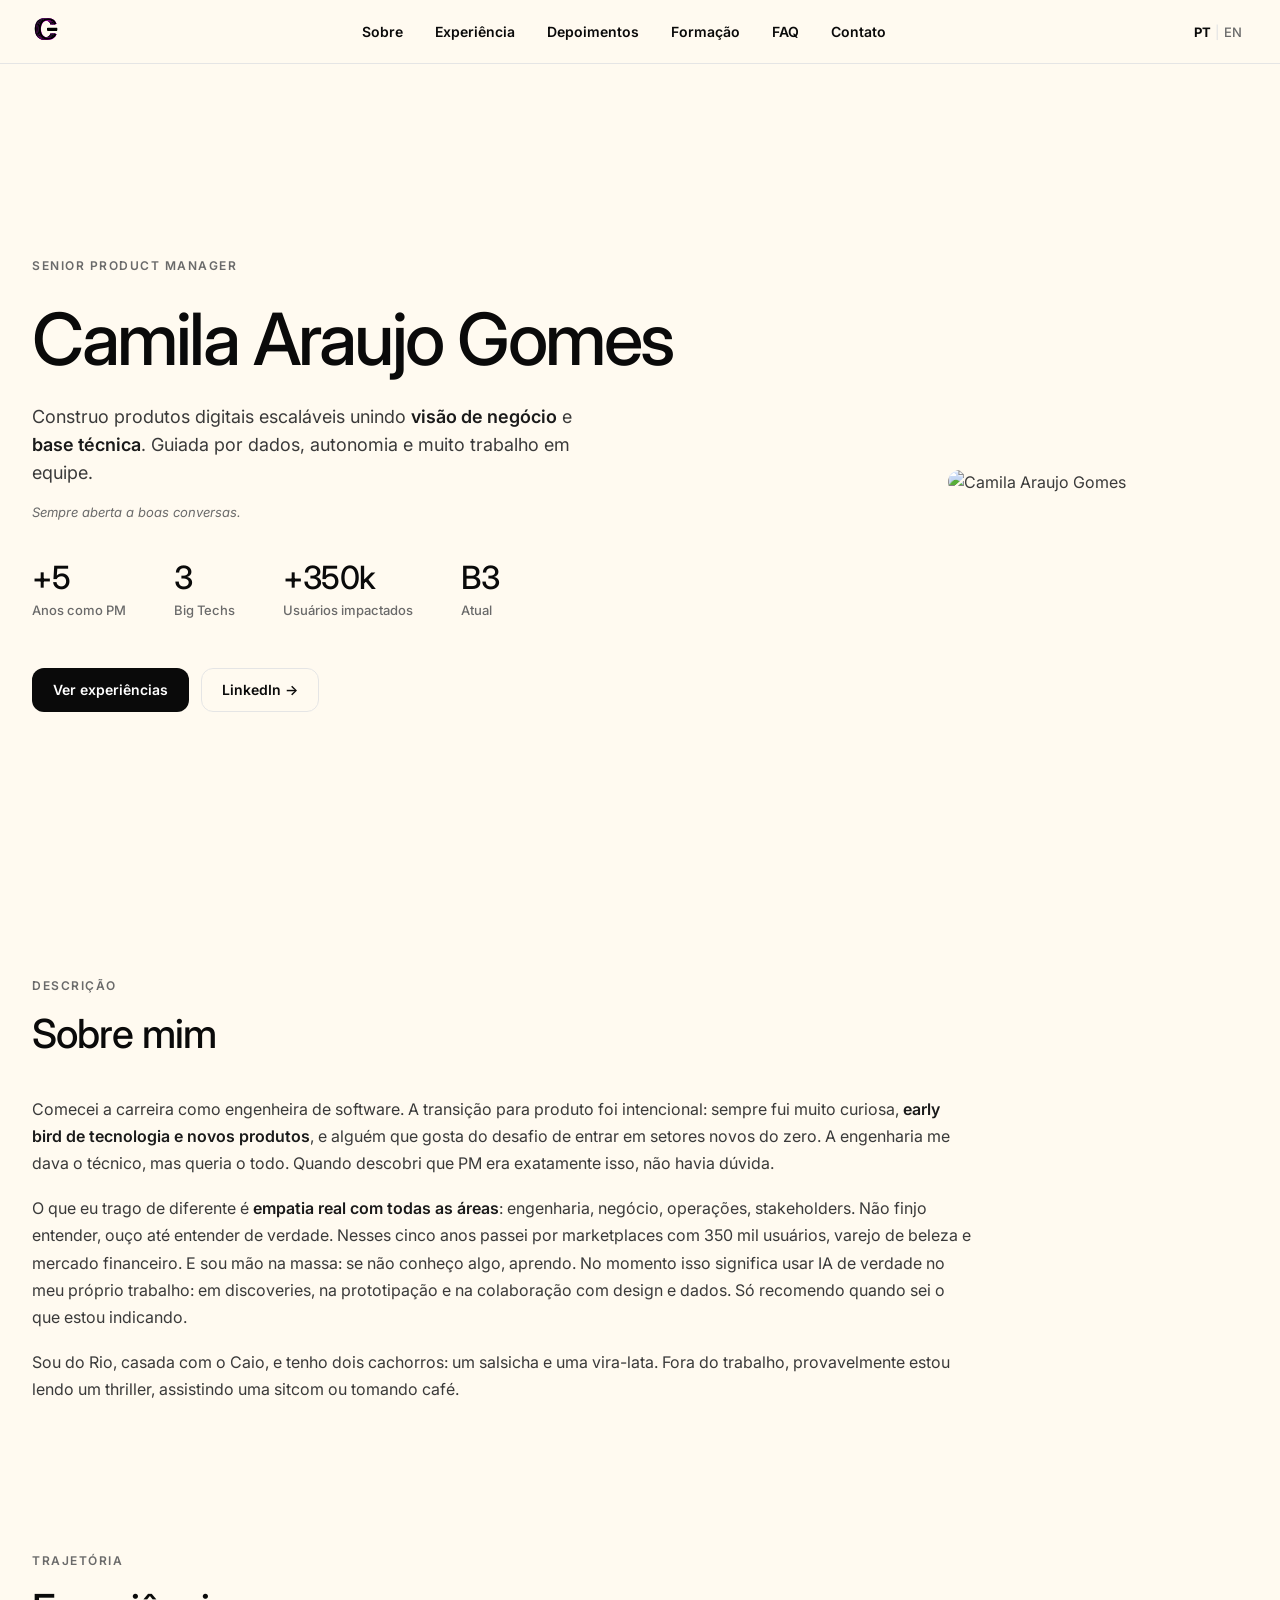
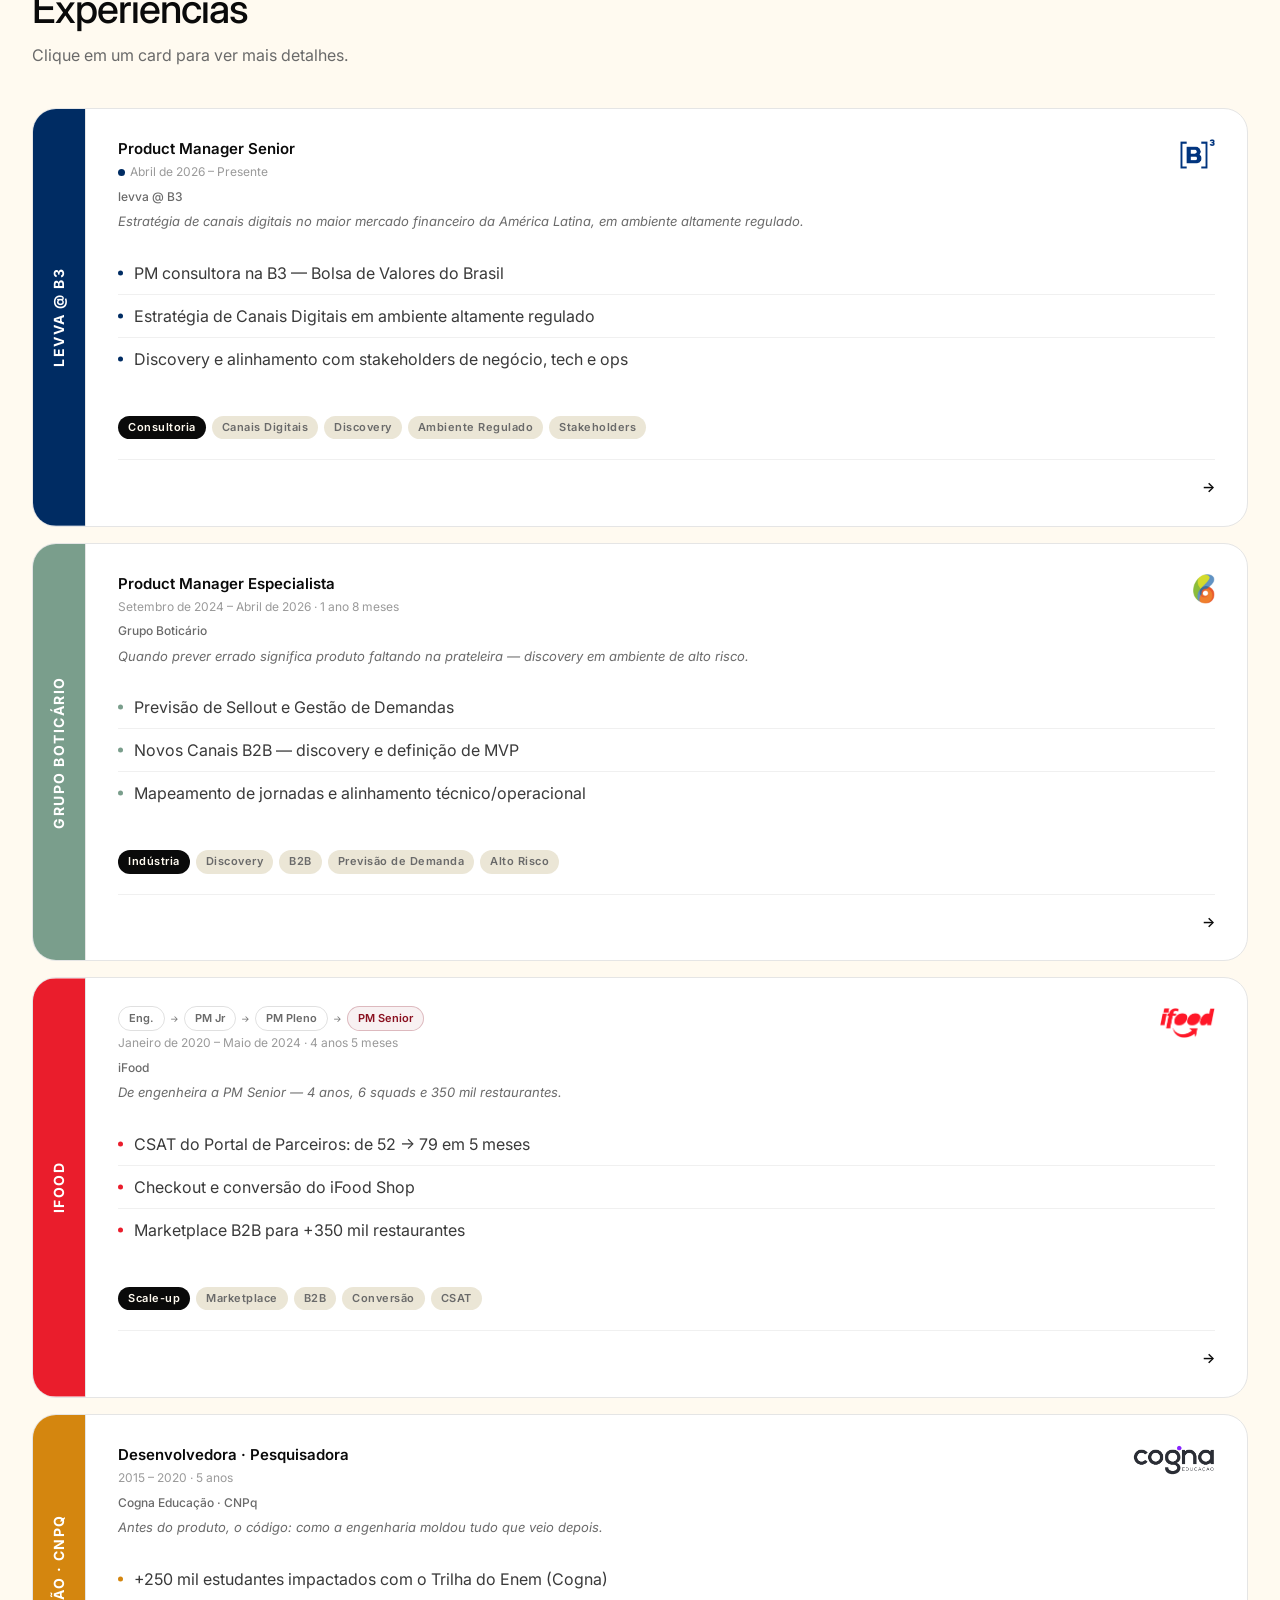
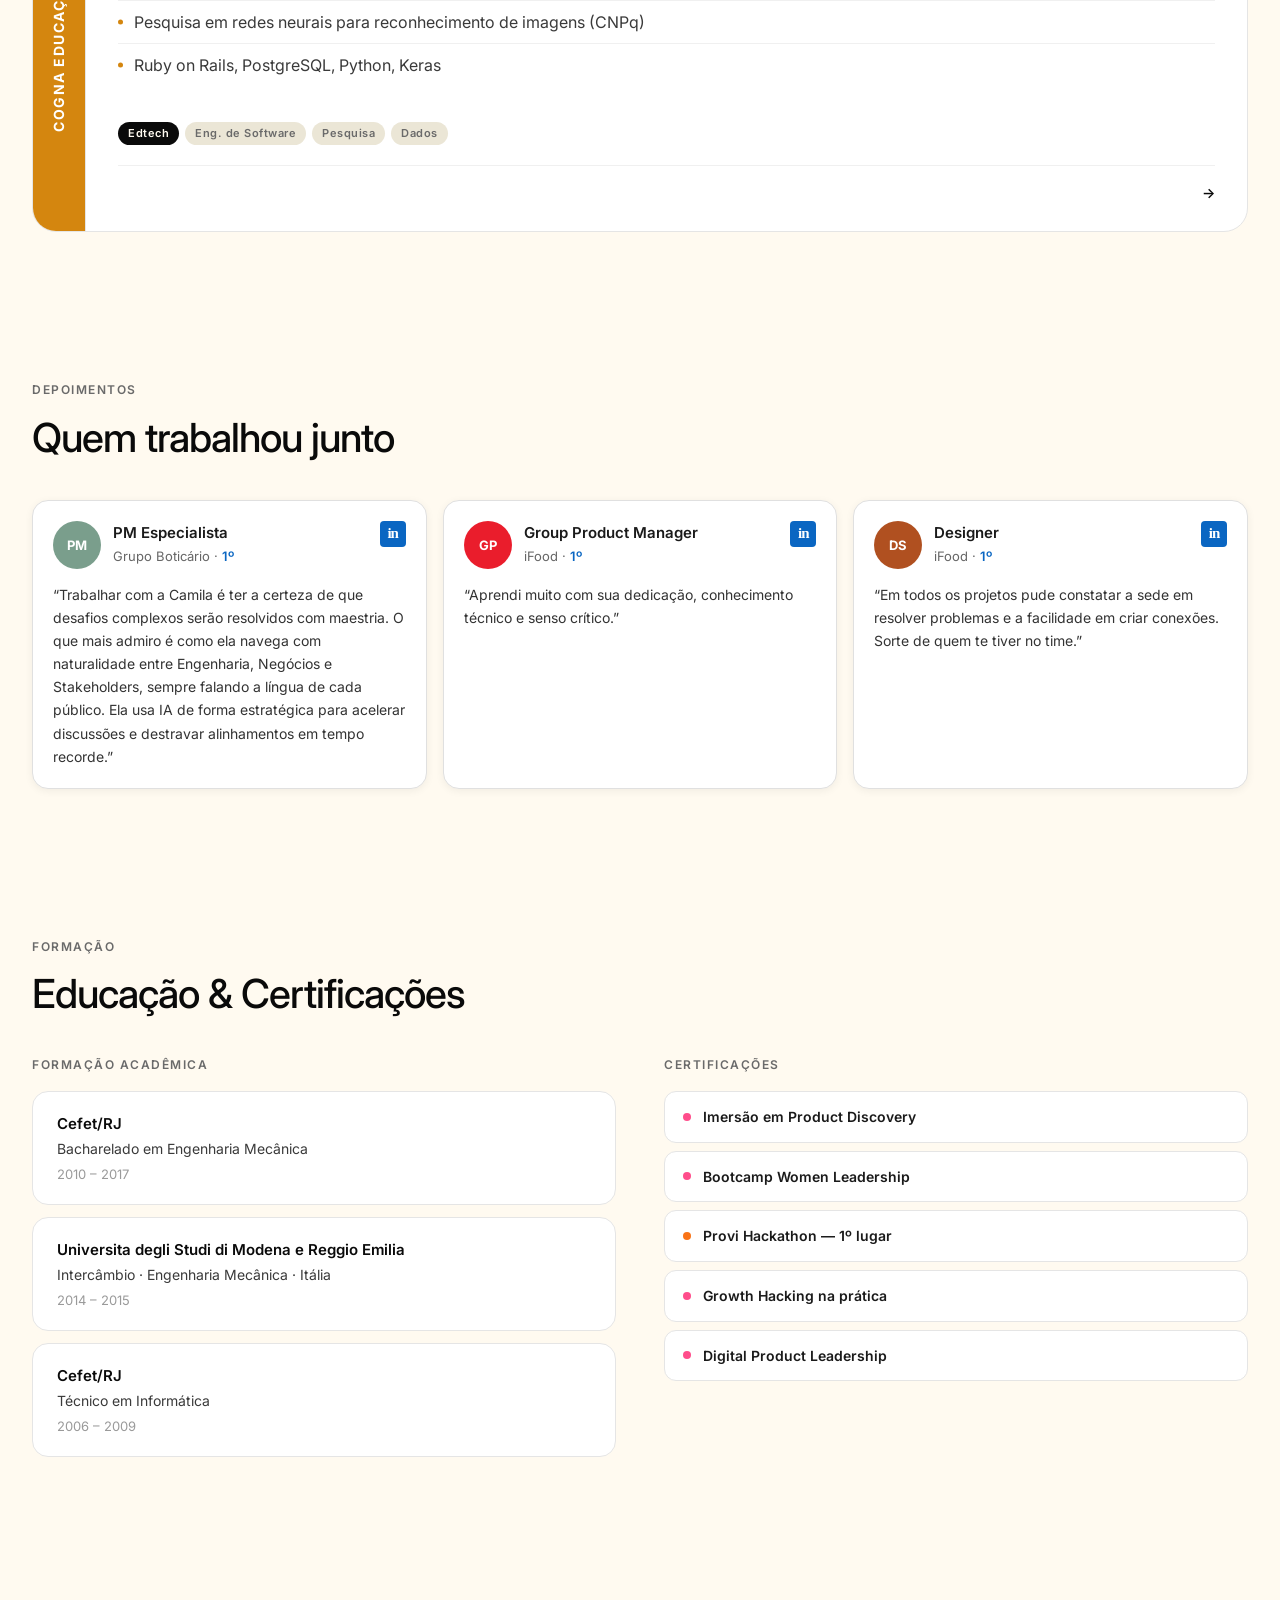
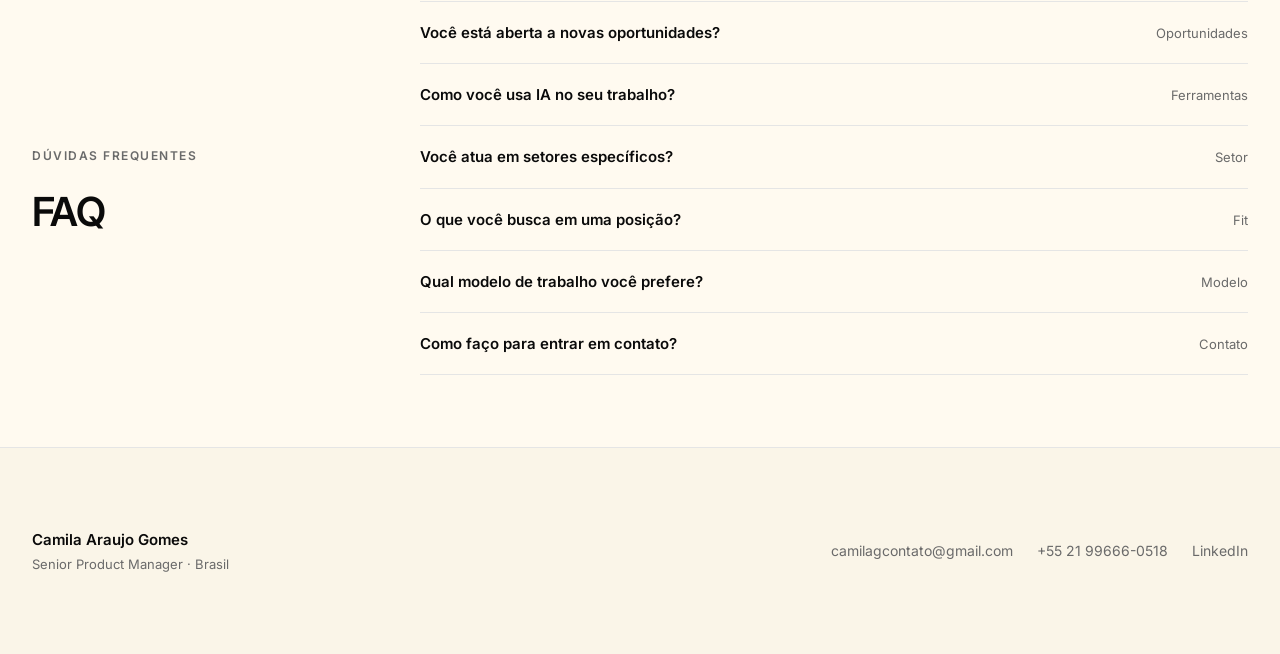
==== commit 647872b4: "feat: adiciona toggle PT/EN no index com sistema de i18n - js/lang.js: traduções completas PT/EN + a" ====
--- a/index.html
+++ b/index.html
@@ -56,14 +56,14 @@
           <h1 class="hero-name">Camila Araujo Gomes</h1>
           <img src="images/foto-camila.jpeg" alt="" aria-hidden="true" class="hero-photo-mobile">
         </div>
-        <p class="hero-tagline">
+        <p class="hero-tagline" data-i18n-html="hero.tagline">
           Construo produtos digitais escal&aacute;veis unindo <strong>vis&atilde;o de neg&oacute;cio</strong> e <strong>base t&eacute;cnica</strong>. Guiada por dados, autonomia e muito trabalho em equipe.
         </p>
-        <p class="hero-intent">Sempre aberta a boas conversas.</p>
+        <p class="hero-intent" data-i18n="hero.intent">Sempre aberta a boas conversas.</p>
         <div class="hero-stats">
           <div class="stat">
             <span class="stat-value" data-count="5" data-prefix="+">+5</span>
-            <span class="stat-label">Anos como PM</span>
+            <span class="stat-label" data-i18n="hero.stat.years">Anos como PM</span>
           </div>
           <div class="stat">
             <span class="stat-value" data-count="3">3</span>
@@ -71,15 +71,15 @@
           </div>
           <div class="stat">
             <span class="stat-value" data-count="350" data-prefix="+" data-suffix="k">+350k</span>
-            <span class="stat-label">Usuários impactados</span>
+            <span class="stat-label" data-i18n="hero.stat.users">Usuários impactados</span>
           </div>
           <div class="stat">
             <span class="stat-value">B3</span>
-            <span class="stat-label">Atual</span>
+            <span class="stat-label" data-i18n="hero.stat.current">Atual</span>
           </div>
         </div>
         <div class="hero-actions">
-          <a href="#experiencia" class="btn btn-primary">Ver experiências</a>
+          <a href="#experiencia" class="btn btn-primary" data-i18n="hero.cta.exp">Ver experiências</a>
           <a href="https://www.linkedin.com/in/camila-a-gomes" target="_blank" rel="noopener" class="btn btn-outline">LinkedIn &rarr;</a>
         </div>
       </div>
@@ -95,17 +95,17 @@
       <div class="about-layout">
         <div class="about-text">
           <div class="section-header">
-            <p class="section-label">Descri&ccedil;&atilde;o</p>
-            <h2 class="section-title">Sobre mim</h2>
-          </div>
-          <p>
+            <p class="section-label" data-i18n="about.label">Descri&ccedil;&atilde;o</p>
+            <h2 class="section-title" data-i18n="about.title">Sobre mim</h2>
+          </div>
+          <p data-i18n-html="about.p1">
             Comecei a carreira como engenheira de software. A transição para produto foi intencional:
             sempre fui muito curiosa, <strong>early bird de tecnologia e novos produtos</strong>,
             e alguém que gosta do desafio de entrar em setores novos do zero.
             A engenharia me dava o técnico, mas queria o todo. Quando descobri que PM era
             exatamente isso, não havia dúvida.
           </p>
-          <p>
+          <p data-i18n-html="about.p2">
             O que eu trago de diferente é <strong>empatia real com todas as áreas</strong>: engenharia,
             negócio, operações, stakeholders. Não finjo entender, ouço até entender de verdade.
             Nesses cinco anos passei por marketplaces com 350 mil usuários, varejo de beleza e mercado
@@ -113,7 +113,7 @@
             usar IA de verdade no meu próprio trabalho: em discoveries, na prototipação e na
             colaboração com design e dados. Só recomendo quando sei o que estou indicando.
           </p>
-          <p>
+          <p data-i18n="about.p3">
             Sou do Rio, casada com o Caio, e tenho dois cachorros: um salsicha e uma vira-lata.
             Fora do trabalho, provavelmente estou lendo um thriller, assistindo uma sitcom ou tomando café.
           </p>
@@ -131,9 +131,9 @@
   <section class="section" id="experiencia">
     <div class="container">
       <div class="section-header">
-        <p class="section-label">Trajetória</p>
-        <h2 class="section-title">Experiências</h2>
-        <p class="section-subtitle">Clique em um card para ver mais detalhes.</p>
+        <p class="section-label" data-i18n="exp.label">Trajetória</p>
+        <h2 class="section-title" data-i18n="exp.title">Experiências</h2>
+        <p class="section-subtitle" data-i18n="exp.subtitle">Clique em um card para ver mais detalhes.</p>
       </div>
       <div class="exp-stack">
 
@@ -144,27 +144,27 @@
           <div class="exp-card-bold-content">
             <div class="exp-card-bold-top">
               <div>
-                <p class="exp-card-bold-role">Product Manager Senior</p>
-                <p class="exp-card-bold-period"><span class="exp-dot-atual"></span>Abril de 2026 &ndash; Presente</p>
+                <p class="exp-card-bold-role" data-i18n="exp.levva.role">Product Manager Senior</p>
+                <p class="exp-card-bold-period"><span class="exp-dot-atual"></span><span data-i18n="exp.levva.period">Abril de 2026 – Presente</span></p>
                 <p class="exp-card-bold-context">levva @ B3</p>
-                <p class="exp-card-bold-hook">Estrat&eacute;gia de canais digitais no maior mercado financeiro da Am&eacute;rica Latina, em ambiente altamente regulado.</p>
+                <p class="exp-card-bold-hook" data-i18n="exp.levva.hook">Estrat&eacute;gia de canais digitais no maior mercado financeiro da Am&eacute;rica Latina, em ambiente altamente regulado.</p>
               </div>
               <img src="images/logo-b3.png" alt="B3" class="exp-card-bold-logo-img">
             </div>
             <ul class="exp-highlights">
-              <li>PM consultora na B3 &mdash; Bolsa de Valores do Brasil</li>
-              <li>Estrat&eacute;gia de Canais Digitais em ambiente altamente regulado</li>
-              <li>Discovery e alinhamento com stakeholders de neg&oacute;cio, tech e ops</li>
+              <li data-i18n="exp.levva.hi1">PM consultora na B3 — Bolsa de Valores do Brasil</li>
+              <li data-i18n="exp.levva.hi2">Estratégia de Canais Digitais em ambiente altamente regulado</li>
+              <li data-i18n="exp.levva.hi3">Discovery e alinhamento com stakeholders de negócio, tech e ops</li>
             </ul>
             <div class="exp-tags">
-              <span class="exp-tag exp-tag--type">Consultoria</span>
-              <span class="exp-tag">Canais Digitais</span>
-              <span class="exp-tag">Discovery</span>
-              <span class="exp-tag">Ambiente Regulado</span>
-              <span class="exp-tag">Stakeholders</span>
+              <span class="exp-tag exp-tag--type" data-i18n="exp.levva.tag1">Consultoria</span>
+              <span class="exp-tag" data-i18n="exp.levva.tag2">Canais Digitais</span>
+              <span class="exp-tag" data-i18n="exp.levva.tag3">Discovery</span>
+              <span class="exp-tag" data-i18n="exp.levva.tag4">Ambiente Regulado</span>
+              <span class="exp-tag" data-i18n="exp.levva.tag5">Stakeholders</span>
             </div>
             <div class="exp-card-bold-foot">
-              <span class="exp-link"><span class="exp-link-label">Ver detalhes</span> &rarr;</span>
+              <span class="exp-link"><span class="exp-link-label" data-i18n="exp.cta">Ver detalhes</span> &rarr;</span>
             </div>
           </div>
         </a>
@@ -176,27 +176,27 @@
           <div class="exp-card-bold-content">
             <div class="exp-card-bold-top">
               <div>
-                <p class="exp-card-bold-role">Product Manager Especialista</p>
-                <p class="exp-card-bold-period">Setembro de 2024 &ndash; Abril de 2026 &middot; 1 ano 8 meses</p>
+                <p class="exp-card-bold-role" data-i18n="exp.bot.role">Product Manager Especialista</p>
+                <p class="exp-card-bold-period" data-i18n="exp.bot.period">Setembro de 2024 – Abril de 2026 · 1 ano 8 meses</p>
                 <p class="exp-card-bold-context">Grupo Botic&aacute;rio</p>
-                <p class="exp-card-bold-hook">Quando prever errado significa produto faltando na prateleira &mdash; discovery em ambiente de alto risco.</p>
+                <p class="exp-card-bold-hook" data-i18n="exp.bot.hook">Quando prever errado significa produto faltando na prateleira — discovery em ambiente de alto risco.</p>
               </div>
               <img src="images/logo-boticario.png" alt="Grupo Botic&aacute;rio" class="exp-card-bold-logo-img">
             </div>
             <ul class="exp-highlights">
-              <li>Previs&atilde;o de Sellout e Gest&atilde;o de Demandas</li>
-              <li>Novos Canais B2B &mdash; discovery e defini&ccedil;&atilde;o de MVP</li>
-              <li>Mapeamento de jornadas e alinhamento t&eacute;cnico/operacional</li>
+              <li data-i18n="exp.bot.hi1">Previsão de Sellout e Gestão de Demandas</li>
+              <li data-i18n="exp.bot.hi2">Novos Canais B2B — discovery e definição de MVP</li>
+              <li data-i18n="exp.bot.hi3">Mapeamento de jornadas e alinhamento técnico/operacional</li>
             </ul>
             <div class="exp-tags">
-              <span class="exp-tag exp-tag--type">Ind&uacute;stria</span>
-              <span class="exp-tag">Discovery</span>
-              <span class="exp-tag">B2B</span>
-              <span class="exp-tag">Previs&atilde;o de Demanda</span>
-              <span class="exp-tag">Alto Risco</span>
+              <span class="exp-tag exp-tag--type" data-i18n="exp.bot.tag1">Indústria</span>
+              <span class="exp-tag" data-i18n="exp.bot.tag2">Discovery</span>
+              <span class="exp-tag" data-i18n="exp.bot.tag3">B2B</span>
+              <span class="exp-tag" data-i18n="exp.bot.tag4">Previsão de Demanda</span>
+              <span class="exp-tag" data-i18n="exp.bot.tag5">Alto Risco</span>
             </div>
             <div class="exp-card-bold-foot">
-              <span class="exp-link"><span class="exp-link-label">Ver detalhes</span> &rarr;</span>
+              <span class="exp-link"><span class="exp-link-label" data-i18n="exp.cta">Ver detalhes</span> &rarr;</span>
             </div>
           </div>
         </a>
@@ -217,26 +217,26 @@
                   <span class="exp-card-arc-gap">&rarr;</span>
                   <span class="exp-card-arc-step exp-card-arc-step--active">PM Senior</span>
                 </div>
-                <p class="exp-card-bold-period">Janeiro de 2020 &ndash; Maio de 2024 &middot; 4 anos 5 meses</p>
+                <p class="exp-card-bold-period" data-i18n="exp.ifood.period">Janeiro de 2020 – Maio de 2024 · 4 anos 5 meses</p>
                 <p class="exp-card-bold-context">iFood</p>
-                <p class="exp-card-bold-hook">De engenheira a PM Senior &mdash; 4 anos, 6 squads e 350 mil restaurantes.</p>
+                <p class="exp-card-bold-hook" data-i18n="exp.ifood.hook">De engenheira a PM Senior — 4 anos, 6 squads e 350 mil restaurantes.</p>
               </div>
               <img src="images/logo-ifood.png" alt="iFood" class="exp-card-bold-logo-img">
             </div>
             <ul class="exp-highlights">
-              <li>CSAT do Portal de Parceiros: de 52 &rarr; 79 em 5 meses</li>
-              <li>Checkout e convers&atilde;o do iFood Shop</li>
-              <li>Marketplace B2B para +350 mil restaurantes</li>
+              <li data-i18n="exp.ifood.hi1">CSAT do Portal de Parceiros: de 52 → 79 em 5 meses</li>
+              <li data-i18n="exp.ifood.hi2">Checkout e conversão do iFood Shop</li>
+              <li data-i18n="exp.ifood.hi3">Marketplace B2B para +350 mil restaurantes</li>
             </ul>
             <div class="exp-tags">
-              <span class="exp-tag exp-tag--type">Scale-up</span>
-              <span class="exp-tag">Marketplace</span>
-              <span class="exp-tag">B2B</span>
-              <span class="exp-tag">Convers&atilde;o</span>
-              <span class="exp-tag">CSAT</span>
+              <span class="exp-tag exp-tag--type" data-i18n="exp.ifood.tag1">Scale-up</span>
+              <span class="exp-tag" data-i18n="exp.ifood.tag2">Marketplace</span>
+              <span class="exp-tag" data-i18n="exp.ifood.tag3">B2B</span>
+              <span class="exp-tag" data-i18n="exp.ifood.tag4">Conversão</span>
+              <span class="exp-tag" data-i18n="exp.ifood.tag5">CSAT</span>
             </div>
             <div class="exp-card-bold-foot">
-              <span class="exp-link"><span class="exp-link-label">Ver detalhes</span> &rarr;</span>
+              <span class="exp-link"><span class="exp-link-label" data-i18n="exp.cta">Ver detalhes</span> &rarr;</span>
             </div>
           </div>
         </a>
@@ -248,26 +248,26 @@
           <div class="exp-card-bold-content">
             <div class="exp-card-bold-top">
               <div>
-                <p class="exp-card-bold-role">Desenvolvedora &middot; Pesquisadora</p>
-                <p class="exp-card-bold-period">2015 &ndash; 2020 &middot; 5 anos</p>
+                <p class="exp-card-bold-role" data-i18n="exp.early.role">Desenvolvedora · Pesquisadora</p>
+                <p class="exp-card-bold-period" data-i18n="exp.early.period">2015 – 2020 · 5 anos</p>
                 <p class="exp-card-bold-context">Cogna Educa&ccedil;&atilde;o &middot; CNPq</p>
-                <p class="exp-card-bold-hook">Antes do produto, o c&oacute;digo: como a engenharia moldou tudo que veio depois.</p>
+                <p class="exp-card-bold-hook" data-i18n="exp.early.hook">Antes do produto, o código: como a engenharia moldou tudo que veio depois.</p>
               </div>
               <img src="images/logo-cogna.png" alt="Cogna" class="exp-card-bold-logo-img">
             </div>
             <ul class="exp-highlights">
-              <li>+250 mil estudantes impactados com o Trilha do Enem (Cogna)</li>
-              <li>Pesquisa em redes neurais para reconhecimento de imagens (CNPq)</li>
+              <li data-i18n="exp.early.hi1">+250 mil estudantes impactados com o Trilha do Enem (Cogna)</li>
+              <li data-i18n="exp.early.hi2">Pesquisa em redes neurais para reconhecimento de imagens (CNPq)</li>
               <li>Ruby on Rails, PostgreSQL, Python, Keras</li>
             </ul>
             <div class="exp-tags">
-              <span class="exp-tag exp-tag--type">Edtech</span>
-              <span class="exp-tag">Eng. de Software</span>
-              <span class="exp-tag">Pesquisa</span>
-              <span class="exp-tag">Dados</span>
+              <span class="exp-tag exp-tag--type" data-i18n="exp.early.tag1">Edtech</span>
+              <span class="exp-tag" data-i18n="exp.early.tag2">Eng. de Software</span>
+              <span class="exp-tag" data-i18n="exp.early.tag3">Pesquisa</span>
+              <span class="exp-tag" data-i18n="exp.early.tag4">Dados</span>
             </div>
             <div class="exp-card-bold-foot">
-              <span class="exp-link"><span class="exp-link-label">Ver detalhes</span> &rarr;</span>
+              <span class="exp-link"><span class="exp-link-label" data-i18n="exp.cta">Ver detalhes</span> &rarr;</span>
             </div>
           </div>
         </a>
@@ -280,8 +280,8 @@
   <section class="section section-alt" id="depoimentos">
     <div class="container">
       <div class="section-header">
-        <p class="section-label">Depoimentos</p>
-        <h2 class="section-title">Quem trabalhou junto</h2>
+        <p class="section-label" data-i18n="testimonials.label">Depoimentos</p>
+        <h2 class="section-title" data-i18n="testimonials.title">Quem trabalhou junto</h2>
       </div>
       <div class="testimonials-grid">
 
@@ -329,32 +329,32 @@
   <section class="section" id="formacao">
     <div class="container">
       <div class="section-header">
-        <p class="section-label">Formação</p>
-        <h2 class="section-title">Educação &amp; Certificações</h2>
+        <p class="section-label" data-i18n="edu.label">Formação</p>
+        <h2 class="section-title" data-i18n="edu.title">Educação &amp; Certificações</h2>
       </div>
       <div class="edu-grid">
         <div>
-          <p class="edu-subsection-label">Formação Acadêmica</p>
+          <p class="edu-subsection-label" data-i18n="edu.academic">Formação Acadêmica</p>
           <div class="edu-list">
             <div class="edu-item">
               <p class="edu-school">Cefet/RJ</p>
-              <p class="edu-degree">Bacharelado em Engenharia Mecânica</p>
+              <p class="edu-degree" data-i18n="edu.deg1">Bacharelado em Engenharia Mecânica</p>
               <p class="edu-period">2010 &ndash; 2017</p>
             </div>
             <div class="edu-item">
               <p class="edu-school">Universita degli Studi di Modena e Reggio Emilia</p>
-              <p class="edu-degree">Intercâmbio &middot; Engenharia Mecânica &middot; Itália</p>
+              <p class="edu-degree" data-i18n="edu.deg2">Intercâmbio · Engenharia Mecânica · Itália</p>
               <p class="edu-period">2014 &ndash; 2015</p>
             </div>
             <div class="edu-item">
               <p class="edu-school">Cefet/RJ</p>
-              <p class="edu-degree">Técnico em Informática</p>
+              <p class="edu-degree" data-i18n="edu.deg3">Técnico em Informática</p>
               <p class="edu-period">2006 &ndash; 2009</p>
             </div>
           </div>
         </div>
         <div>
-          <p class="edu-subsection-label">Certificações</p>
+          <p class="edu-subsection-label" data-i18n="edu.certs">Certificações</p>
           <div class="cert-list">
             <div class="cert-item">
               <div class="cert-dot"></div>
@@ -388,7 +388,7 @@
       <div class="faq-grid">
 
         <div class="faq-col-title">
-          <p class="section-label">Dúvidas frequentes</p>
+          <p class="section-label" data-i18n="faq.label">Dúvidas frequentes</p>
           <h2 class="faq-main-title">FAQ</h2>
         </div>
 
@@ -397,60 +397,60 @@
           <li class="faq-row">
             <details class="faq-details">
               <summary class="faq-summary">
-                <span class="faq-q">Você está aberta a novas oportunidades?</span>
-                <span class="faq-tag">Oportunidades</span>
-              </summary>
-              <p class="faq-answer">Sempre aberta a boas conversas. Se você está construindo algo interessante e acha que posso contribuir, me chama. Adoro trocar ideias sobre produto, mesmo que o timing não seja o ideal.</p>
-            </details>
-          </li>
-
-          <li class="faq-row">
-            <details class="faq-details">
-              <summary class="faq-summary">
-                <span class="faq-q">Como você usa IA no seu trabalho?</span>
-                <span class="faq-tag">Ferramentas</span>
-              </summary>
-              <p class="faq-answer">IA já faz parte do meu dia a dia. Uso para tarefas operacionais como user stories, PRDs e documentações com agentes automatizados; para acelerar discoveries com benchmarks e compilados de dados; e para prototipação, incluindo código. Esse portfólio e o deufit.com foram construídos com IA. Gosto de testar novas ferramentas e acompanho esse espaço de perto.</p>
-            </details>
-          </li>
-
-          <li class="faq-row">
-            <details class="faq-details">
-              <summary class="faq-summary">
-                <span class="faq-q">Você atua em setores específicos?</span>
-                <span class="faq-tag">Setor</span>
-              </summary>
-              <p class="faq-answer">Não. Já trabalhei em marketplace, fintech, B2B, varejo e mercado financeiro. Recebo frequentemente o feedback de que tenho curva de aprendizado rápida e consigo entrar em novos negócios com agilidade. O que me importa é o problema a resolver, não o setor.</p>
-            </details>
-          </li>
-
-          <li class="faq-row">
-            <details class="faq-details">
-              <summary class="faq-summary">
-                <span class="faq-q">O que você busca em uma posição?</span>
-                <span class="faq-tag">Fit</span>
-              </summary>
-              <p class="faq-answer">Autonomia para fazer discovery de verdade — entender o problema antes de construir. Gosto de trabalhar próxima a design, dados e engenharia, com voz na estratégia, não só na entrega. Não me identifico com papéis de PO operacionais onde o espaço é só de gestão de backlog.</p>
-            </details>
-          </li>
-
-          <li class="faq-row">
-            <details class="faq-details">
-              <summary class="faq-summary">
-                <span class="faq-q">Qual modelo de trabalho você prefere?</span>
-                <span class="faq-tag">Modelo</span>
-              </summary>
-              <p class="faq-answer">Remoto ou híbrido. Estou baseada no Rio de Janeiro e prefiro oportunidades que funcionem nesse modelo.</p>
-            </details>
-          </li>
-
-          <li class="faq-row">
-            <details class="faq-details">
-              <summary class="faq-summary">
-                <span class="faq-q">Como faço para entrar em contato?</span>
-                <span class="faq-tag">Contato</span>
-              </summary>
-              <p class="faq-answer">Pelo <a href="https://www.linkedin.com/in/camila-a-gomes/" target="_blank" rel="noopener">LinkedIn</a> é o melhor caminho. Me manda uma mensagem contando um pouco sobre o contexto e o que você está construindo.</p>
+                <span class="faq-q" data-i18n="faq.q1">Você está aberta a novas oportunidades?</span>
+                <span class="faq-tag" data-i18n="faq.tag1">Oportunidades</span>
+              </summary>
+              <p class="faq-answer" data-i18n="faq.a1">Sempre aberta a boas conversas. Se você está construindo algo interessante e acha que posso contribuir, me chama. Adoro trocar ideias sobre produto, mesmo que o timing não seja o ideal.</p>
+            </details>
+          </li>
+
+          <li class="faq-row">
+            <details class="faq-details">
+              <summary class="faq-summary">
+                <span class="faq-q" data-i18n="faq.q2">Como você usa IA no seu trabalho?</span>
+                <span class="faq-tag" data-i18n="faq.tag2">Ferramentas</span>
+              </summary>
+              <p class="faq-answer" data-i18n="faq.a2">IA já faz parte do meu dia a dia. Uso para tarefas operacionais como user stories, PRDs e documentações com agentes automatizados; para acelerar discoveries com benchmarks e compilados de dados; e para prototipação, incluindo código. Esse portfólio e o deufit.com foram construídos com IA. Gosto de testar novas ferramentas e acompanho esse espaço de perto.</p>
+            </details>
+          </li>
+
+          <li class="faq-row">
+            <details class="faq-details">
+              <summary class="faq-summary">
+                <span class="faq-q" data-i18n="faq.q3">Você atua em setores específicos?</span>
+                <span class="faq-tag" data-i18n="faq.tag3">Setor</span>
+              </summary>
+              <p class="faq-answer" data-i18n="faq.a3">Não. Já trabalhei em marketplace, fintech, B2B, varejo e mercado financeiro. Recebo frequentemente o feedback de que tenho curva de aprendizado rápida e consigo entrar em novos negócios com agilidade. O que me importa é o problema a resolver, não o setor.</p>
+            </details>
+          </li>
+
+          <li class="faq-row">
+            <details class="faq-details">
+              <summary class="faq-summary">
+                <span class="faq-q" data-i18n="faq.q4">O que você busca em uma posição?</span>
+                <span class="faq-tag" data-i18n="faq.tag4">Fit</span>
+              </summary>
+              <p class="faq-answer" data-i18n="faq.a4">Autonomia para fazer discovery de verdade — entender o problema antes de construir. Gosto de trabalhar próxima a design, dados e engenharia, com voz na estratégia, não só na entrega. Não me identifico com papéis de PO operacionais onde o espaço é só de gestão de backlog.</p>
+            </details>
+          </li>
+
+          <li class="faq-row">
+            <details class="faq-details">
+              <summary class="faq-summary">
+                <span class="faq-q" data-i18n="faq.q5">Qual modelo de trabalho você prefere?</span>
+                <span class="faq-tag" data-i18n="faq.tag5">Modelo</span>
+              </summary>
+              <p class="faq-answer" data-i18n="faq.a5">Remoto ou híbrido. Estou baseada no Rio de Janeiro e prefiro oportunidades que funcionem nesse modelo.</p>
+            </details>
+          </li>
+
+          <li class="faq-row">
+            <details class="faq-details">
+              <summary class="faq-summary">
+                <span class="faq-q" data-i18n="faq.q6">Como faço para entrar em contato?</span>
+                <span class="faq-tag" data-i18n="faq.tag6">Contato</span>
+              </summary>
+              <p class="faq-answer" data-i18n-html="faq.a6">Pelo <a href="https://www.linkedin.com/in/camila-a-gomes/" target="_blank" rel="noopener">LinkedIn</a> é o melhor caminho. Me manda uma mensagem contando um pouco sobre o contexto e o que você está construindo.</p>
             </details>
           </li>
 
@@ -464,7 +464,7 @@
     <div class="footer-inner">
       <div>
         <p class="footer-name">Camila Araujo Gomes</p>
-        <p class="footer-tagline">Senior Product Manager &middot; Brasil</p>
+        <p class="footer-tagline" data-i18n="footer.tagline">Senior Product Manager · Brasil</p>
       </div>
       <div class="footer-links">
         <a href="mailto:camilagcontato@gmail.com">camilagcontato@gmail.com</a>
@@ -475,6 +475,7 @@
   </footer>
 
 
+<script src="js/lang.js"></script>
 <script src="js/nav.js"></script>
 <script src="js/countup.js"></script>
 </body>
--- a/css/style.css
+++ b/css/style.css
@@ -940,6 +940,24 @@
 .hero-about   { animation: fadeInUp .45s ease .55s both; }
 
 /* =========================================
+   LANG TOGGLE
+========================================= */
+.lang-toggle {
+  display: flex; align-items: center; gap: 4px;
+  background: none; border: none; cursor: pointer;
+  font-family: inherit; font-size: 13px; font-weight: 500;
+  padding: 4px 6px; border-radius: var(--r-sm);
+  flex-shrink: 0;
+}
+.lang-option { color: var(--muted); transition: color .15s; }
+.lang-sep { color: var(--hairline); user-select: none; }
+.lang-toggle[data-active="pt"] .lang-option[data-lang="pt"],
+.lang-toggle[data-active="en"] .lang-option[data-lang="en"] {
+  color: var(--ink); font-weight: 700;
+}
+.lang-option:hover { color: var(--ink); }
+
+/* =========================================
    HAMBURGER MENU
 ========================================= */
 .nav-hamburger {
@@ -959,6 +977,43 @@
 .nav-open .nav-hamburger span:nth-child(1) { transform: translateY(7px) rotate(45deg); }
 .nav-open .nav-hamburger span:nth-child(2) { opacity: 0; }
 .nav-open .nav-hamburger span:nth-child(3) { transform: translateY(-7px) rotate(-45deg); }
+
+/* =========================================
+   FAQ
+========================================= */
+.faq-grid {
+  display: flex; flex-direction: column; gap: 32px;
+}
+.faq-main-title {
+  font-size: clamp(28px, 4vw, 40px); font-weight: 600;
+  color: var(--ink); letter-spacing: -1px; line-height: 1.1; margin-top: 8px;
+}
+.faq-col-list { list-style: none; padding: 0; margin: 0; width: 100%; }
+
+.faq-row { border-bottom: 1px solid var(--hairline); }
+.faq-row:first-child { border-top: 1px solid var(--hairline); }
+
+.faq-details { width: 100%; }
+.faq-summary {
+  display: flex; justify-content: space-between; align-items: baseline;
+  padding: 20px 0; gap: 16px;
+  cursor: pointer; list-style: none;
+}
+.faq-summary::-webkit-details-marker { display: none; }
+
+.faq-q {
+  font-size: 15px; font-weight: 600; color: var(--ink); line-height: 1.4;
+}
+.faq-tag {
+  font-size: 13px; color: var(--muted); white-space: nowrap; flex-shrink: 0;
+}
+
+.faq-answer {
+  font-size: 15px; color: var(--body); line-height: 1.7;
+  padding: 0 0 20px;
+}
+.faq-answer a { color: var(--ink); text-decoration: underline; text-underline-offset: 3px; }
+.faq-answer a:hover { color: var(--muted); }
 
 /* =========================================
    RESPONSIVE — MOBILE FIRST (min-width)
@@ -1009,9 +1064,9 @@
   .exp-card-bold:hover .exp-link-label { max-width: 120px; opacity: 1; }
   .exp-card-bold:hover .exp-link { gap: 6px; }
   .exp-highlights li { font-size: 16px; }
-  .faq-grid { grid-template-columns: 1fr 2fr; gap: 48px; align-items: center; }
-  .faq-col-title { grid-column: 1; grid-row: 1; }
-  .faq-col-list  { grid-column: 2; grid-row: 1; }
+  .faq-grid { flex-direction: row; align-items: center; gap: 48px; }
+  .faq-col-title { flex: 0 0 28%; }
+  .faq-col-list  { flex: 1; min-width: 0; }
   .exp-card-arc-step { font-size: 11px; padding: 3px 10px; }
   .exp-badge { font-size: 12px; padding: 5px 14px; }
   .edu-grid { grid-template-columns: 1fr 1fr; gap: 48px; }
@@ -1198,44 +1253,6 @@
 }
 .li-text { font-size: 14px; color: #333; line-height: 1.65; }
 
-
-/* =========================================
-   FAQ
-========================================= */
-.faq-grid {
-  display: grid; grid-template-columns: 1fr; gap: 40px;
-}
-.faq-main-title {
-  font-size: clamp(28px, 4vw, 40px); font-weight: 600;
-  color: var(--ink); letter-spacing: -1px; line-height: 1.1; margin-top: 8px;
-}
-.faq-col-list { list-style: none; padding: 0; margin: 0; width: 100%; }
-
-.faq-row { border-bottom: 1px solid var(--hairline); }
-.faq-row:first-child { border-top: 1px solid var(--hairline); }
-
-.faq-details { width: 100%; }
-.faq-summary {
-  display: flex; justify-content: space-between; align-items: baseline;
-  padding: 20px 0; gap: 16px;
-  cursor: pointer; list-style: none;
-}
-.faq-summary::-webkit-details-marker { display: none; }
-
-.faq-q {
-  font-size: 15px; font-weight: 600; color: var(--ink); line-height: 1.4;
-}
-.faq-tag {
-  font-size: 13px; color: var(--muted); white-space: nowrap; flex-shrink: 0;
-}
-
-.faq-answer {
-  font-size: 15px; color: var(--body); line-height: 1.7;
-  padding: 0 0 20px;
-}
-.faq-answer a { color: var(--ink); text-decoration: underline; text-underline-offset: 3px; }
-.faq-answer a:hover { color: var(--muted); }
-
 /* =========================================
    RESPONSIVE — components defined after
    main media query block (must come last)
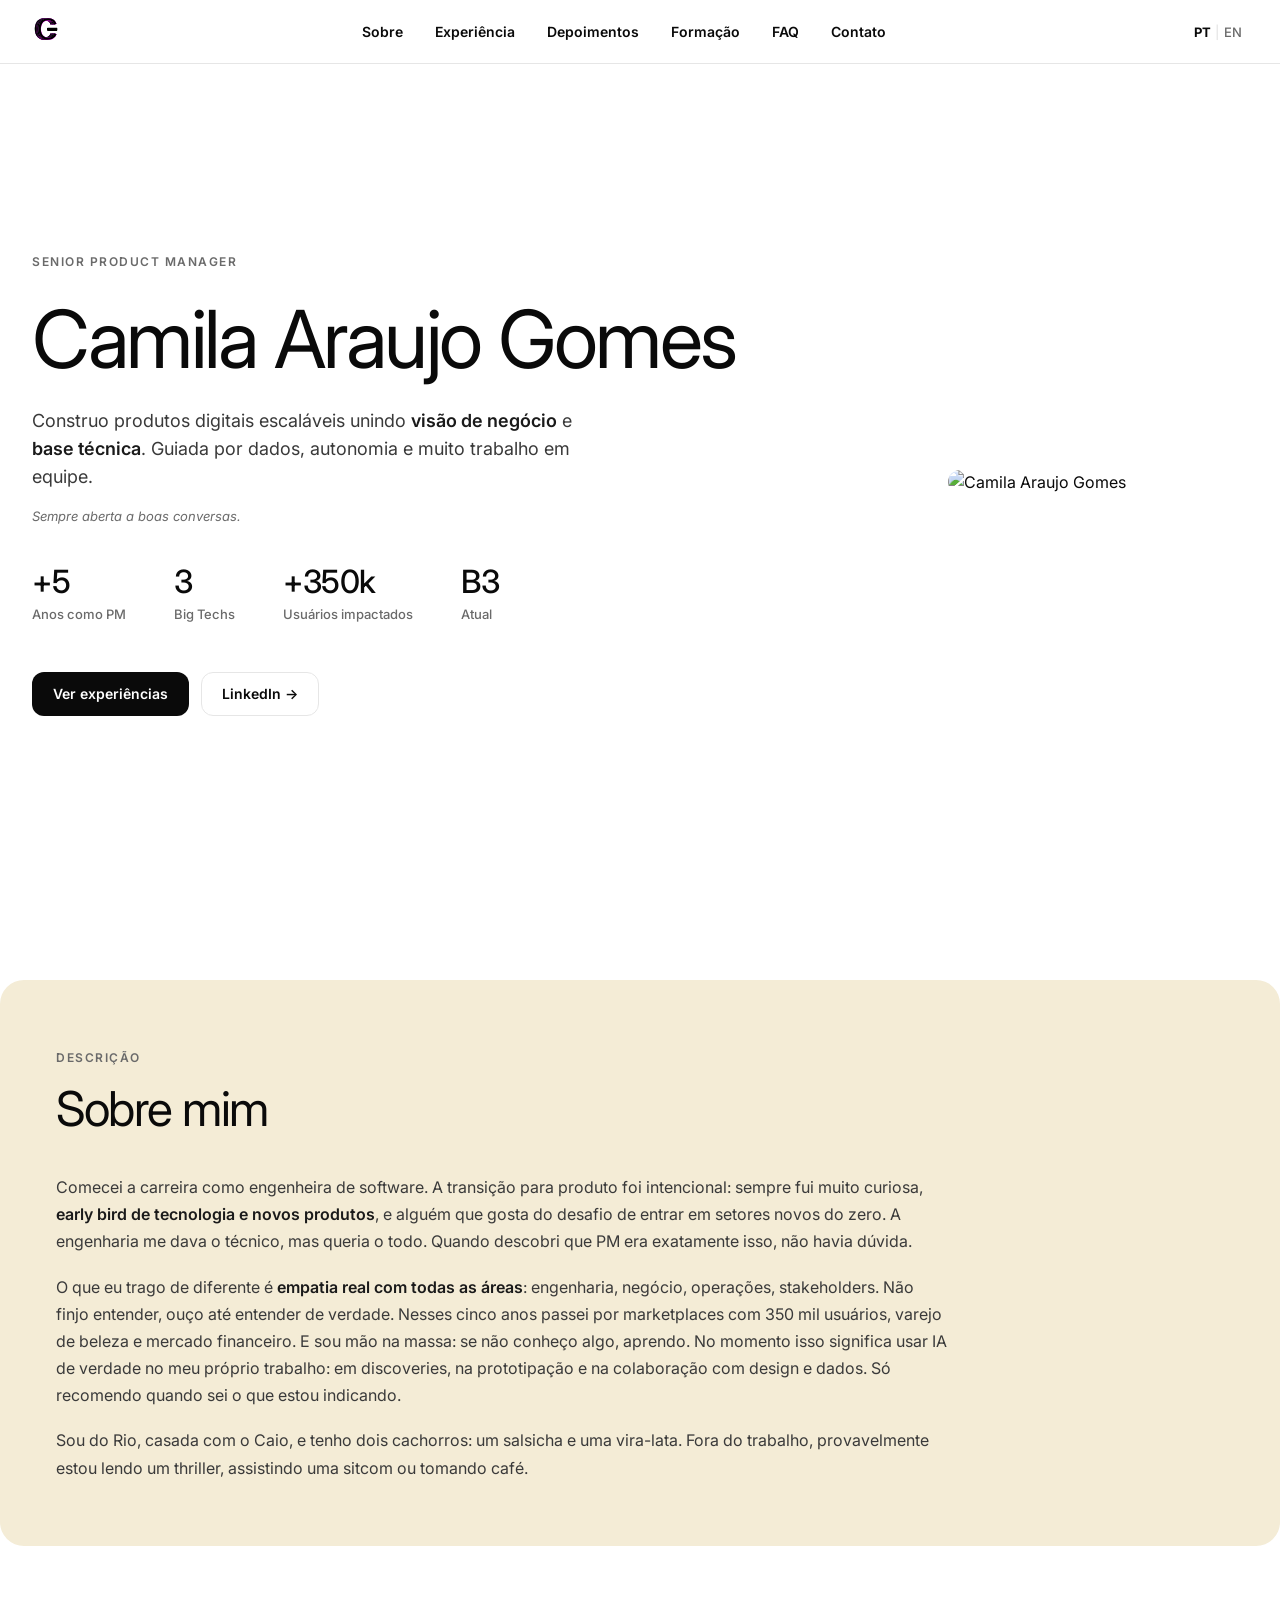
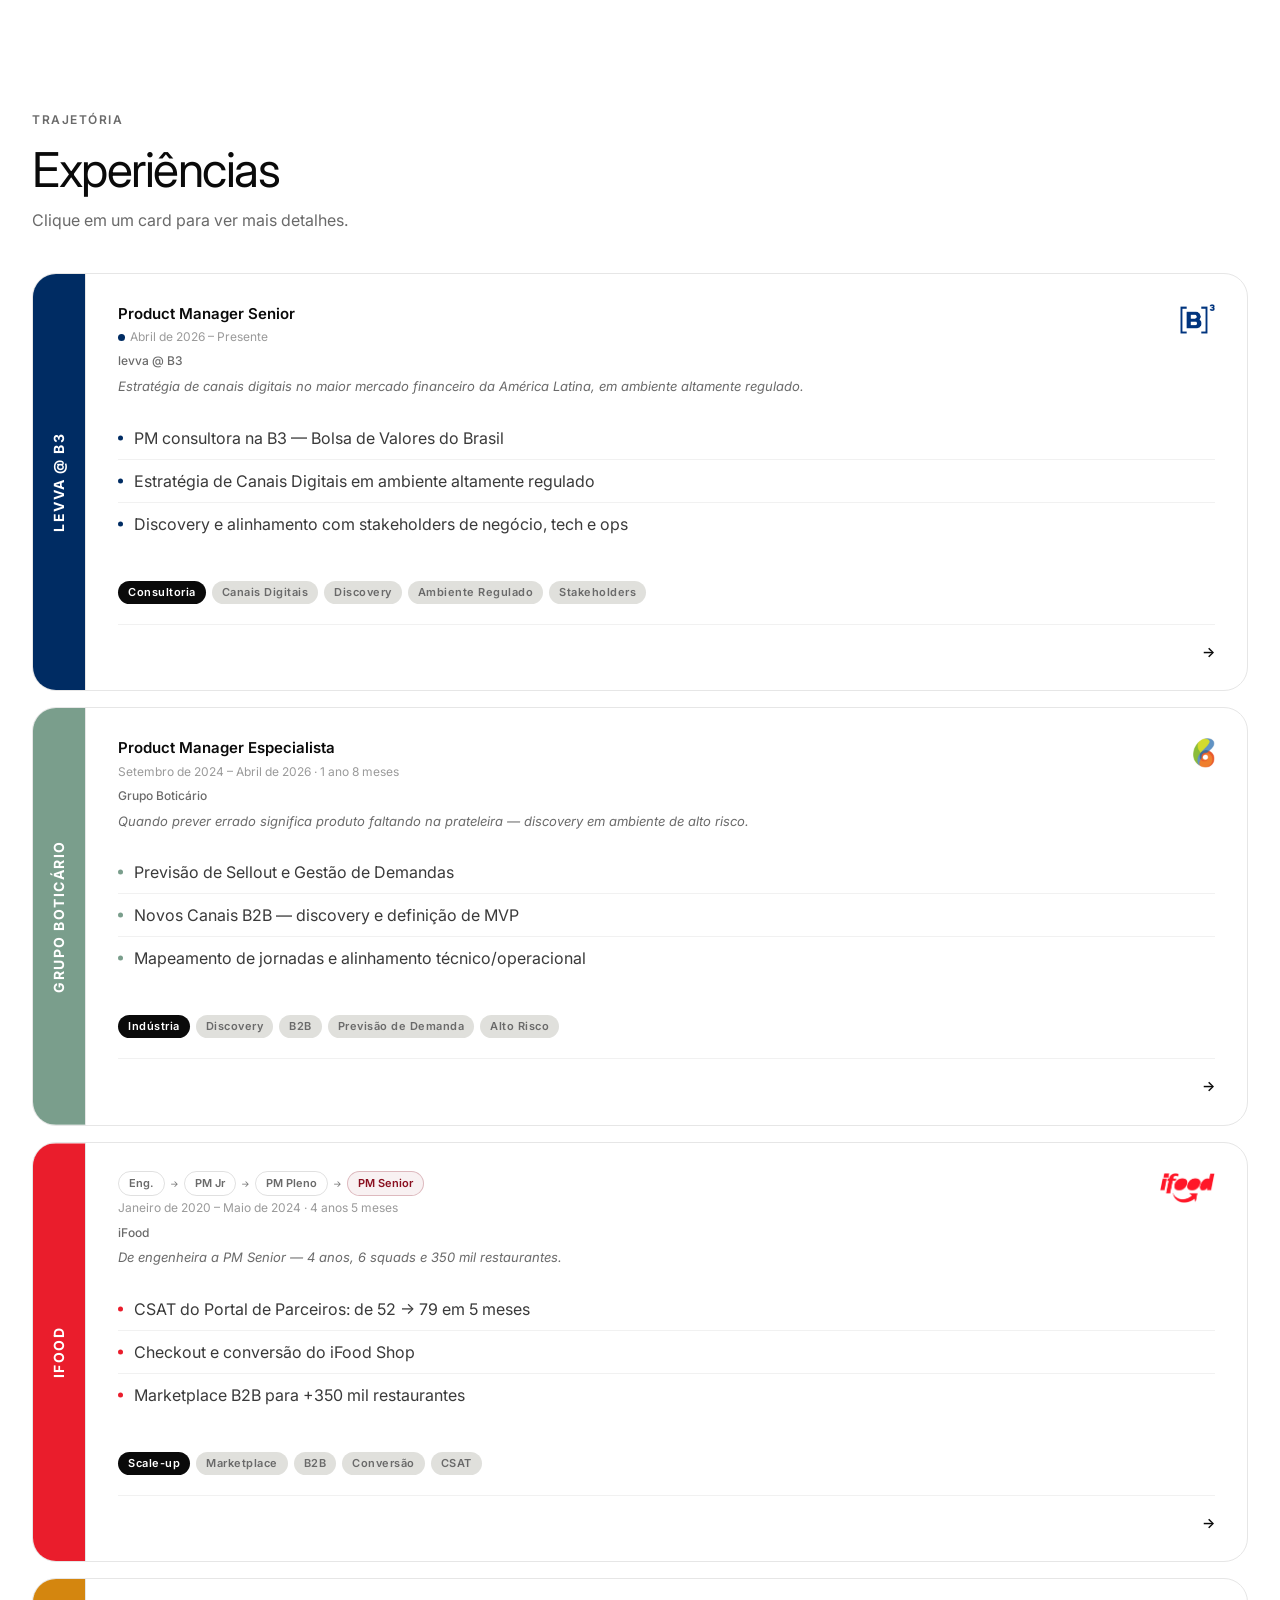
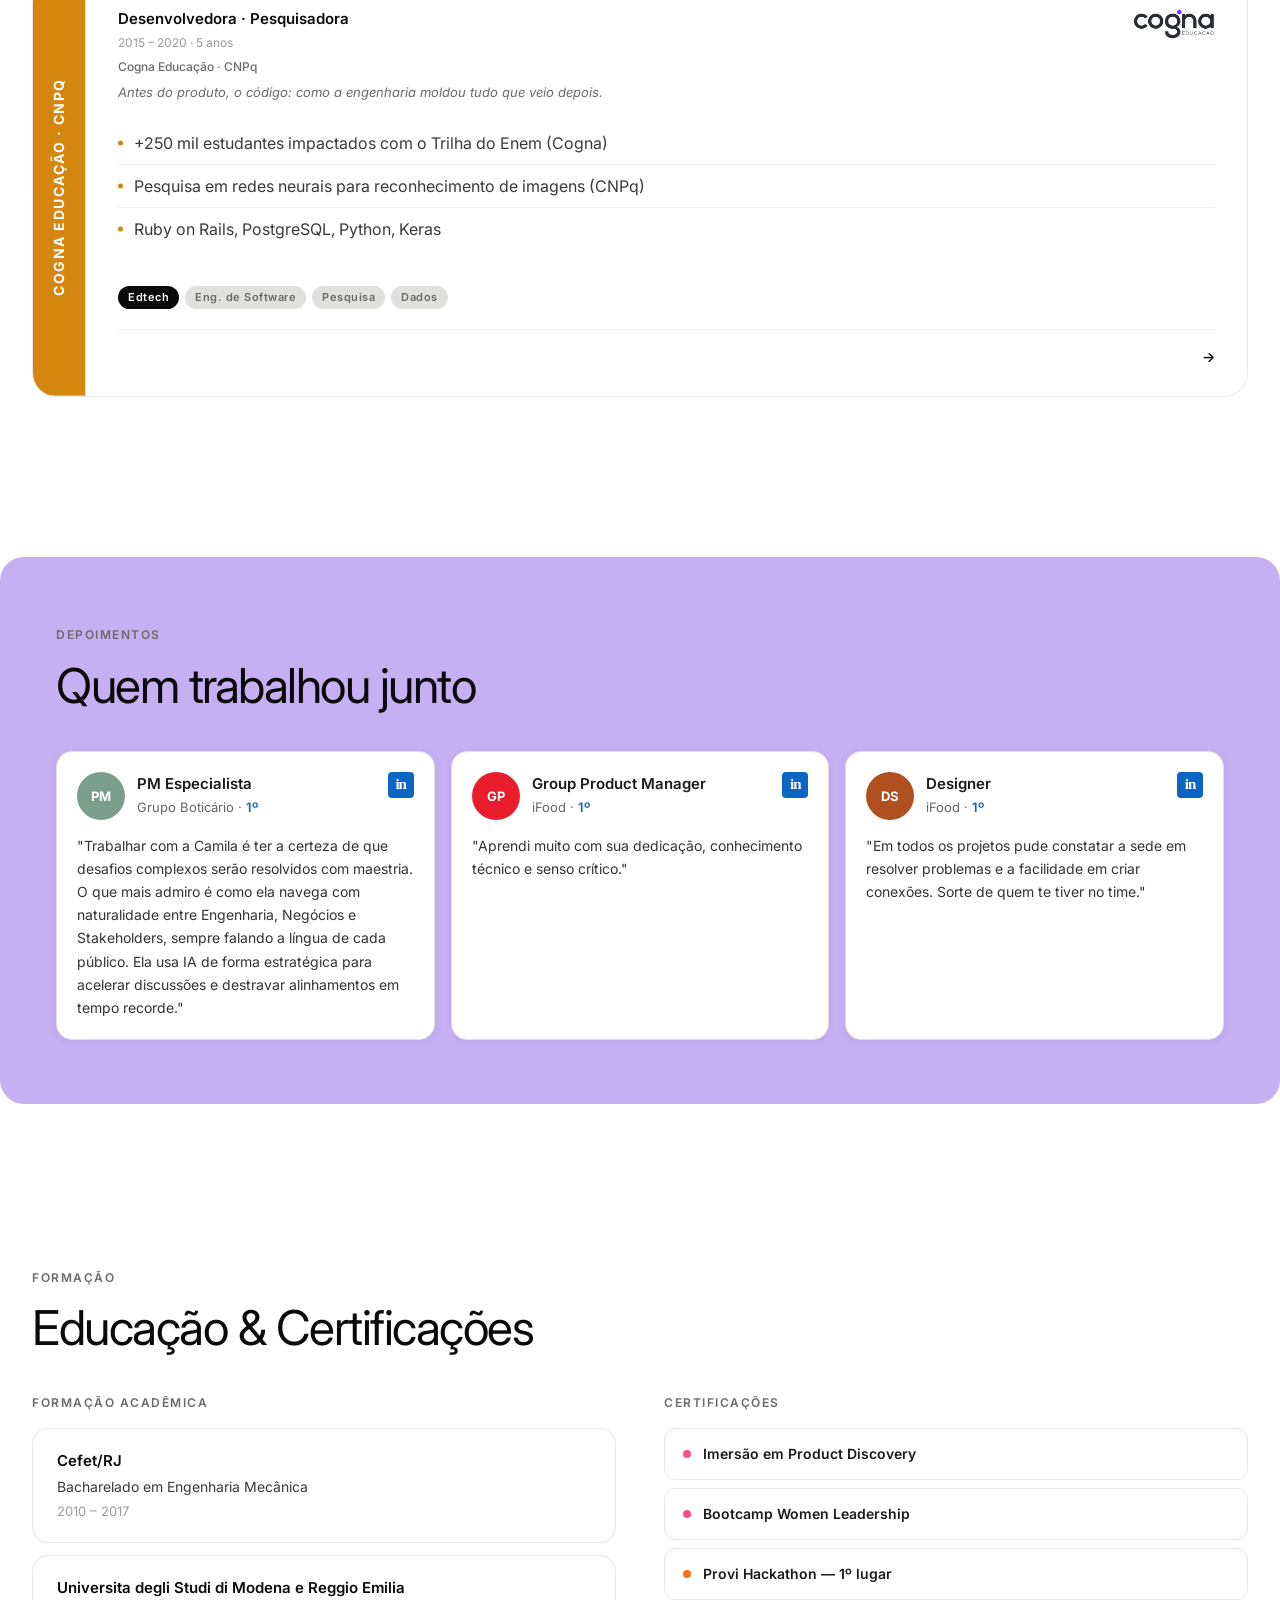
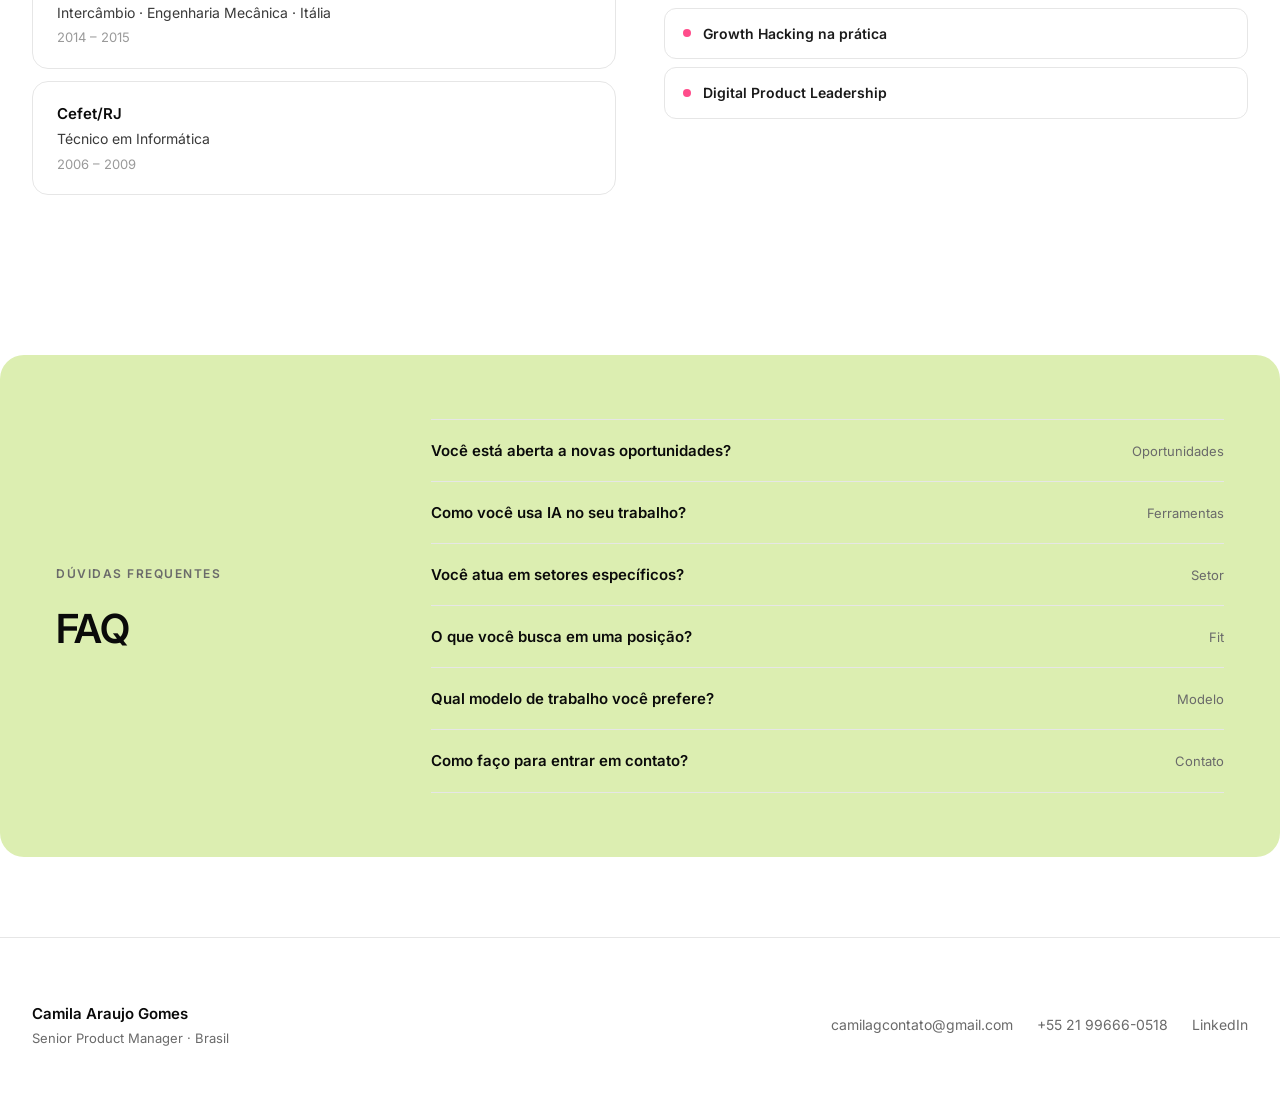
==== commit 094df5e0: "design: Figma editorial palette + Material Symbols icons - White canvas with color-block sections (c" ====
--- a/index.html
+++ b/index.html
@@ -7,6 +7,7 @@
   <title>Camila Araujo Gomes · Senior Product Manager</title>
   <link rel="preconnect" href="https://fonts.googleapis.com">
   <link href="https://fonts.googleapis.com/css2?family=Inter:wght@300;400;500;600;700;800&display=swap" rel="stylesheet">
+  <link rel="stylesheet" href="https://fonts.googleapis.com/css2?family=Material+Symbols+Outlined:opsz,wght,FILL,GRAD@20..48,100..700,0..1,-50..200" />
   <link rel="stylesheet" href="css/style.css">
   <link rel="icon" type="image/svg+xml" href="images/logo.svg">
   <link rel="canonical" href="https://camilagomes.me/">
@@ -289,12 +290,12 @@
           <div class="li-card-header">
             <div class="li-avatar" style="background:#7a9e8c;">PM</div>
             <div class="li-author-info">
-              <p class="li-author-name">PM Especialista</p>
+              <p class="li-author-name" data-i18n="t1.role">PM Especialista</p>
               <p class="li-author-meta">Grupo Botic&aacute;rio &middot; <span class="li-degree">1&ordm;</span></p>
             </div>
             <a href="https://www.linkedin.com/in/camila-a-gomes/details/recommendations/" target="_blank" rel="noopener" class="li-logo">in</a>
           </div>
-          <p class="li-text">&ldquo;Trabalhar com a Camila &eacute; ter a certeza de que desafios complexos ser&atilde;o resolvidos com maestria. O que mais admiro &eacute; como ela navega com naturalidade entre Engenharia, Neg&oacute;cios e Stakeholders, sempre falando a l&iacute;ngua de cada p&uacute;blico. Ela usa IA de forma estrat&eacute;gica para acelerar discuss&otilde;es e destravar alinhamentos em tempo recorde.&rdquo;</p>
+          <p class="li-text" data-i18n="t1.text">&ldquo;Trabalhar com a Camila &eacute; ter a certeza de que desafios complexos ser&atilde;o resolvidos com maestria. O que mais admiro &eacute; como ela navega com naturalidade entre Engenharia, Neg&oacute;cios e Stakeholders, sempre falando a l&iacute;ngua de cada p&uacute;blico. Ela usa IA de forma estrat&eacute;gica para acelerar discuss&otilde;es e destravar alinhamentos em tempo recorde.&rdquo;</p>
         </div>
 
         <div class="li-card">
@@ -306,7 +307,7 @@
             </div>
             <a href="https://www.linkedin.com/posts/camila-a-gomes_oi-queridos-estou-em-busca-de-novas-oportunidades-activity-7220073488894562305-_tdF" target="_blank" rel="noopener" class="li-logo">in</a>
           </div>
-          <p class="li-text">&ldquo;Aprendi muito com sua dedica&ccedil;&atilde;o, conhecimento t&eacute;cnico e senso cr&iacute;tico.&rdquo;</p>
+          <p class="li-text" data-i18n="t2.text">&ldquo;Aprendi muito com sua dedica&ccedil;&atilde;o, conhecimento t&eacute;cnico e senso cr&iacute;tico.&rdquo;</p>
         </div>
 
         <div class="li-card">
@@ -318,7 +319,7 @@
             </div>
             <a href="https://www.linkedin.com/posts/camila-a-gomes_oi-queridos-estou-em-busca-de-novas-oportunidades-activity-7220073488894562305-_tdF" target="_blank" rel="noopener" class="li-logo">in</a>
           </div>
-          <p class="li-text">&ldquo;Em todos os projetos pude constatar a sede em resolver problemas e a facilidade em criar conex&otilde;es. Sorte de quem te tiver no time.&rdquo;</p>
+          <p class="li-text" data-i18n="t3.text">&ldquo;Em todos os projetos pude constatar a sede em resolver problemas e a facilidade em criar conex&otilde;es. Sorte de quem te tiver no time.&rdquo;</p>
         </div>
 
       </div>
--- a/css/style.css
+++ b/css/style.css
@@ -5,8 +5,8 @@
 html { scroll-behavior: smooth; }
 body {
   font-family: 'Inter', -apple-system, BlinkMacSystemFont, 'Segoe UI', sans-serif;
-  color: #3a3a3a;
-  background: #fffaf0;
+  color: #0a0a0a;
+  background: #ffffff;
   line-height: 1.55;
   -webkit-font-smoothing: antialiased;
 }
@@ -18,12 +18,21 @@
 ========================================= */
 :root {
   /* Surface */
-  --canvas:           #fffaf0;
-  --surface-soft:     #faf5e8;
-  --surface-card:     #f5f0e0;
-  --surface-strong:   #ebe6d6;
-  --hairline:         #e5e5e5;
-  --hairline-soft:    #f0f0f0;
+  --canvas:           #ffffff;
+  --surface-soft:     #f7f7f5;
+  --surface-card:     #f0f0ee;
+  --surface-strong:   #e0e0dc;
+  --hairline:         #e6e6e6;
+  --hairline-soft:    #f1f1f1;
+
+  /* Color blocks (Figma editorial palette) */
+  --block-lime:       #dceeb1;
+  --block-lilac:      #c5b0f4;
+  --block-cream:      #f4ecd6;
+  --block-mint:       #c8e6cd;
+  --block-pink:       #efd4d4;
+  --block-coral:      #f3c9b6;
+  --block-navy:       #1f1d3d;
 
   /* Text */
   --ink:              #0a0a0a;
@@ -68,16 +77,27 @@
 /* =========================================
    LAYOUT
 ========================================= */
-.container { max-width: var(--max-w); margin: 0 auto; padding: 0 16px; }
+.container { max-width: var(--max-w); margin: 0 auto; padding: 0 24px; }
 .section    { padding: var(--section-pad) 0; }
 .section-alt { background: transparent; }
 
+/* ── Figma color-block sections ── */
+.section > .container {
+  border-radius: 24px;
+  overflow: hidden;
+}
+#sobre > .container     { background: var(--block-cream); padding: 48px 32px; }
+#depoimentos > .container { background: var(--block-lilac); padding: 48px 32px; }
+#faq > .container       { background: var(--block-lime);  padding: 48px 32px; }
+
 /* =========================================
    NAVIGATION
 ========================================= */
 .nav {
   position: fixed; top: 0; left: 0; right: 0; z-index: 100;
-  background: var(--canvas);
+  background: rgba(255,255,255,.92);
+  backdrop-filter: blur(12px);
+  -webkit-backdrop-filter: blur(12px);
   border-bottom: 1px solid var(--hairline);
   height: 64px; display: flex; align-items: center;
 }
@@ -93,7 +113,7 @@
 .nav-links {
   display: none;
   position: fixed; top: 64px; left: 0; right: 0;
-  background: var(--canvas); border-top: 1px solid var(--hairline);
+  background: rgba(255,255,255,.96); border-top: 1px solid rgba(0,0,0,.06);
   flex-direction: column; list-style: none;
   padding: 12px 16px 20px; gap: 2px;
   box-shadow: 0 8px 24px rgba(0,0,0,.06);
@@ -117,7 +137,7 @@
 .nav-dropdown {
   display: none; list-style: none;
   position: absolute; top: calc(100% + 6px); left: 0; z-index: 200;
-  background: var(--canvas); border: 1px solid var(--hairline);
+  background: #fff; border: 1px solid rgba(0,0,0,.08);
   border-radius: var(--r-md); padding: 6px;
   min-width: 190px;
   box-shadow: 0 8px 24px rgba(0,0,0,.08);
@@ -141,7 +161,7 @@
    HERO
 ========================================= */
 .hero {
-  background: var(--canvas);
+  background: #ffffff;
   min-height: 100svh;
   display: flex; align-items: center;
   padding-top: 64px;
@@ -179,9 +199,9 @@
 .hero-eyebrow::before { display: none; }
 
 .hero-name {
-  font-size: clamp(40px, 6vw, 72px);
-  font-weight: 500; color: var(--ink);
-  letter-spacing: -1.5px; margin-bottom: 28px;
+  font-size: clamp(44px, 6.5vw, 80px);
+  font-weight: 400; color: var(--ink);
+  letter-spacing: -2px; margin-bottom: 28px;
   line-height: 1;
 }
 
@@ -235,8 +255,8 @@
 }
 .btn-primary { background: var(--primary); color: var(--on-primary); }
 .btn-primary:hover { background: var(--primary-active); }
-.btn-outline { background: var(--canvas); color: var(--ink); border-color: var(--hairline); }
-.btn-outline:hover { background: var(--surface-card); border-color: var(--surface-strong); }
+.btn-outline { background: #fff; color: var(--ink); border-color: var(--hairline); }
+.btn-outline:hover { background: var(--surface-soft); border-color: var(--surface-strong); }
 
 /* =========================================
    SECTION HEADERS
@@ -249,9 +269,9 @@
 }
 .section-label::before { display: none; }
 .section-title {
-  font-size: clamp(32px, 4vw, 40px);
-  font-weight: 500; color: var(--ink);
-  letter-spacing: -1px; margin-bottom: 12px; line-height: 1.1;
+  font-size: clamp(32px, 4vw, 48px);
+  font-weight: 400; color: var(--ink);
+  letter-spacing: -1.5px; margin-bottom: 12px; line-height: 1.05;
 }
 .section-subtitle { font-size: 16px; color: var(--muted); max-width: 560px; line-height: 1.55; }
 
@@ -478,9 +498,9 @@
    FOOTER — cream, not dark
 ========================================= */
 .footer {
-  background: var(--surface-soft);
+  background: var(--canvas);
   color: var(--body);
-  padding: 80px 0;
+  padding: 64px 0;
   border-top: 1px solid var(--hairline);
 }
 .footer-inner {
@@ -529,8 +549,8 @@
 /* =========================================
    EXPERIENCE PAGE CONTENT
 ========================================= */
-.exp-content { max-width: 820px; margin: 0 auto; padding: 48px 16px; }
-.exp-section { margin-bottom: 48px; }
+.exp-content { max-width: 820px; margin: 0 auto; padding: 56px 24px; }
+.exp-section { margin-bottom: 56px; }
 .exp-section-title {
   font-size: 12px; font-weight: 600; letter-spacing: 1.5px; text-transform: uppercase;
   color: var(--muted); margin-bottom: 20px; padding-bottom: 12px;
@@ -764,7 +784,7 @@
 .phase-chip--blue::before { background: #002c63; }
 
 /* Section blocks */
-.ifood-section { padding: 40px 0; border-bottom: 1px solid var(--hairline); }
+.ifood-section { padding: 56px 0; border-bottom: 1px solid var(--hairline); }
 .ifood-section-alt { background: var(--surface-soft); }
 .ifood-section:last-of-type { border-bottom: none; }
 .ifood-section-inner { max-width: 860px; margin: 0 auto; }
@@ -1029,7 +1049,7 @@
     box-shadow: none; z-index: auto;
   }
   .nav-links a { padding: 6px 14px; font-size: 14px; }
-  :root { --section-pad: 72px; }
+  :root { --section-pad: 80px; }
   .container { padding: 0 32px; }
   .hero-inner {
     display: grid; grid-template-columns: 1fr 300px;
@@ -1059,7 +1079,7 @@
     padding: 28px 32px;
   }
   .exp-card-bold-logo-img { height: 30px; }
-  .exp-card-bold:hover { transform: translateY(-2px); box-shadow: 0 12px 36px rgba(0,0,0,.10); background: #f4f1eb; }
+  .exp-card-bold:hover { transform: translateY(-2px); box-shadow: 0 12px 36px rgba(0,0,0,.10); background: #f5f7fa; }
   .exp-link-label { max-width: 0; opacity: 0; transition: max-width .3s ease, opacity .25s; }
   .exp-card-bold:hover .exp-link-label { max-width: 120px; opacity: 1; }
   .exp-card-bold:hover .exp-link { gap: 6px; }
@@ -1092,6 +1112,7 @@
   .journey-outcome-item { min-width: 160px; border-right: 1px solid rgba(255,255,255,.2); border-bottom: none; }
   .journey-outcome-item:last-child { border-right: none; }
   .ifood-section { padding: 80px 0; }
+  #sobre > .container, #depoimentos > .container, #faq > .container { padding: 64px 56px; }
 }
 
 @media (min-width: 1024px) {
@@ -1268,10 +1289,37 @@
 @media (min-width: 768px) {
   .page-hero { padding: 110px 0 60px; }
   .page-hero-inner { padding: 0 32px; }
-  .exp-content { padding: 60px 32px; }
+  .exp-content { padding: 64px 32px; }
   .problem-block { padding: 28px 32px; }
   .feature-grid { grid-template-columns: repeat(3, 1fr); }
   .approach-grid { grid-template-columns: repeat(3, 1fr); }
   .testimonials-grid { grid-template-columns: repeat(3, 1fr); }
   .nav-inner { padding: 0 32px; }
 }
+
+/* =========================================
+   MATERIAL SYMBOLS
+========================================= */
+.material-symbols-outlined {
+  font-family: 'Material Symbols Outlined';
+  font-weight: normal;
+  font-style: normal;
+  font-size: 20px;
+  line-height: 1;
+  letter-spacing: normal;
+  text-transform: none;
+  display: inline-block;
+  white-space: nowrap;
+  word-wrap: normal;
+  direction: ltr;
+  -webkit-font-feature-settings: 'liga';
+  font-feature-settings: 'liga';
+  -webkit-font-smoothing: antialiased;
+  vertical-align: middle;
+  font-variation-settings: 'FILL' 0, 'wght' 300, 'GRAD' 0, 'opsz' 24;
+}
+.feature-card-icon .material-symbols-outlined,
+.initiative-icon  .material-symbols-outlined { font-size: 22px; }
+.journey-type-label .material-symbols-outlined,
+.journey-branch-method .material-symbols-outlined { font-size: 18px; margin-right: 4px; }
+.journey-outcome-text .material-symbols-outlined { font-size: 16px; margin-right: 6px; }
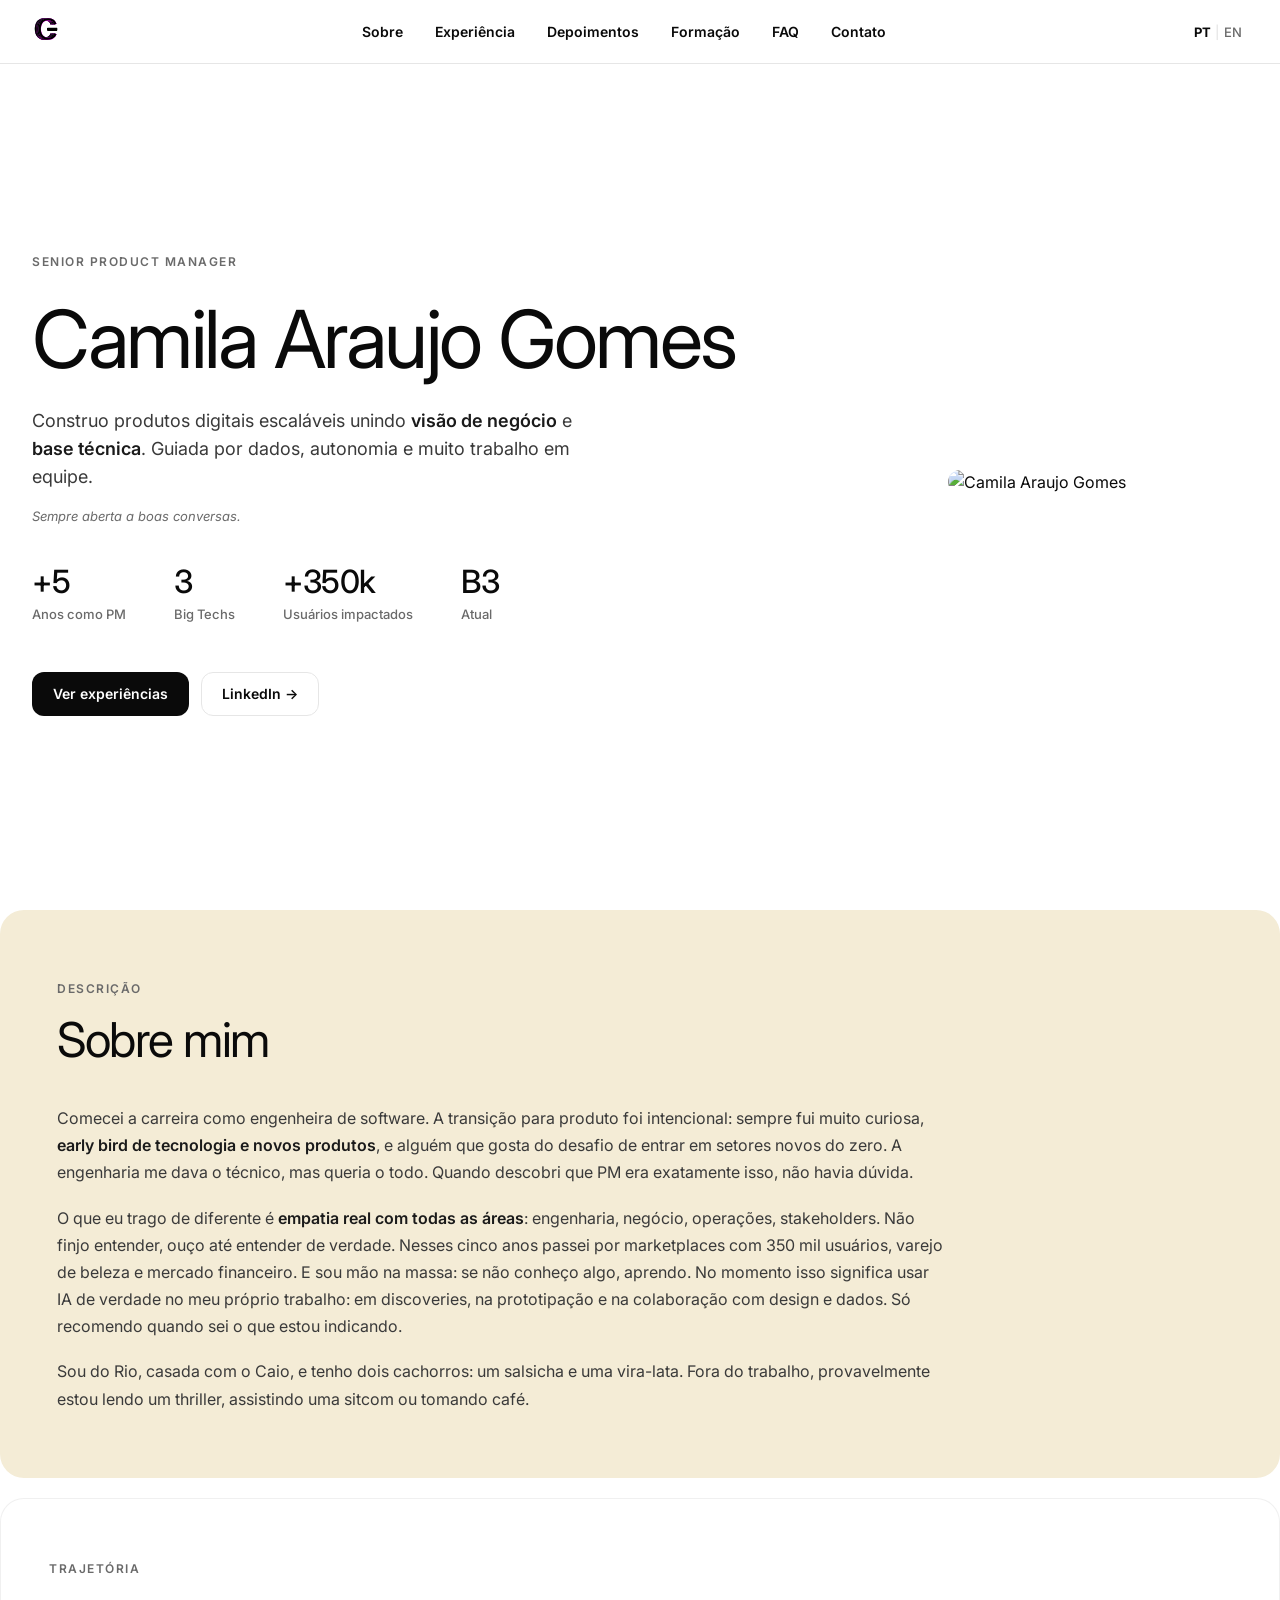
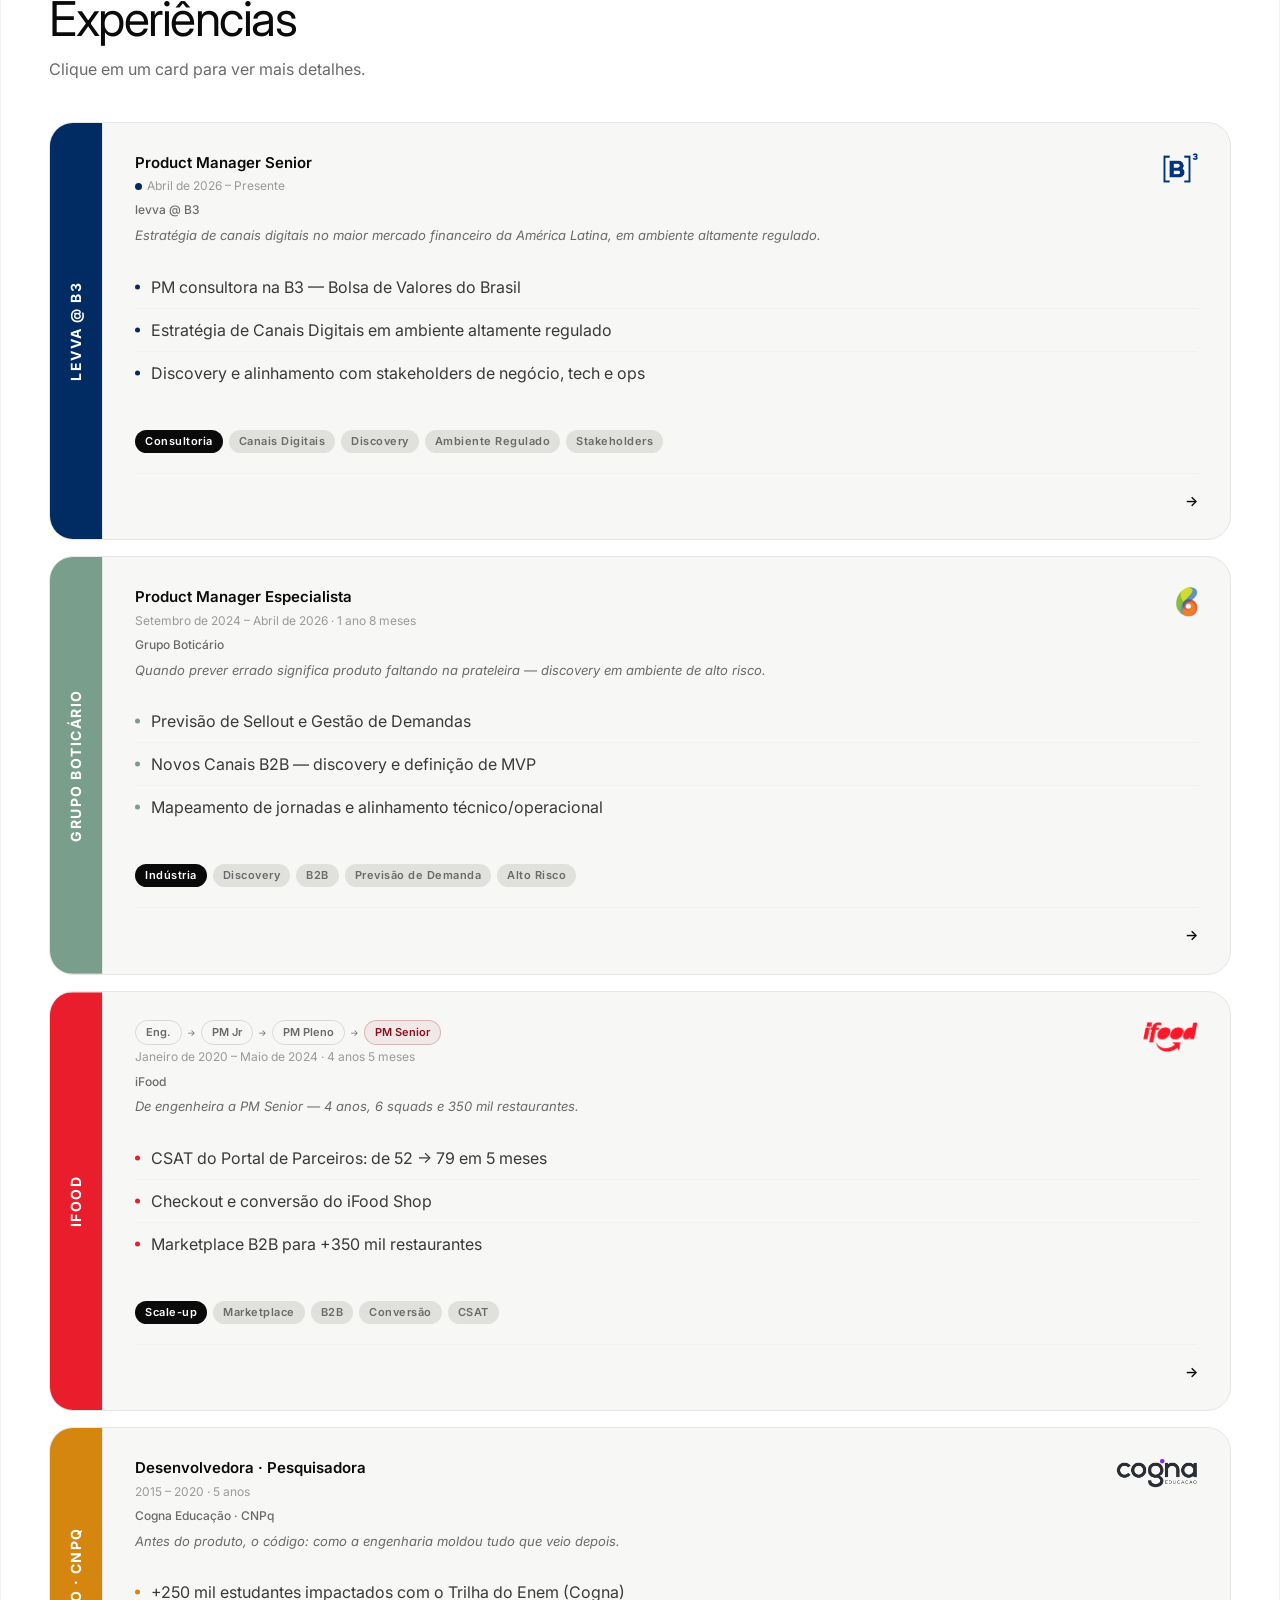
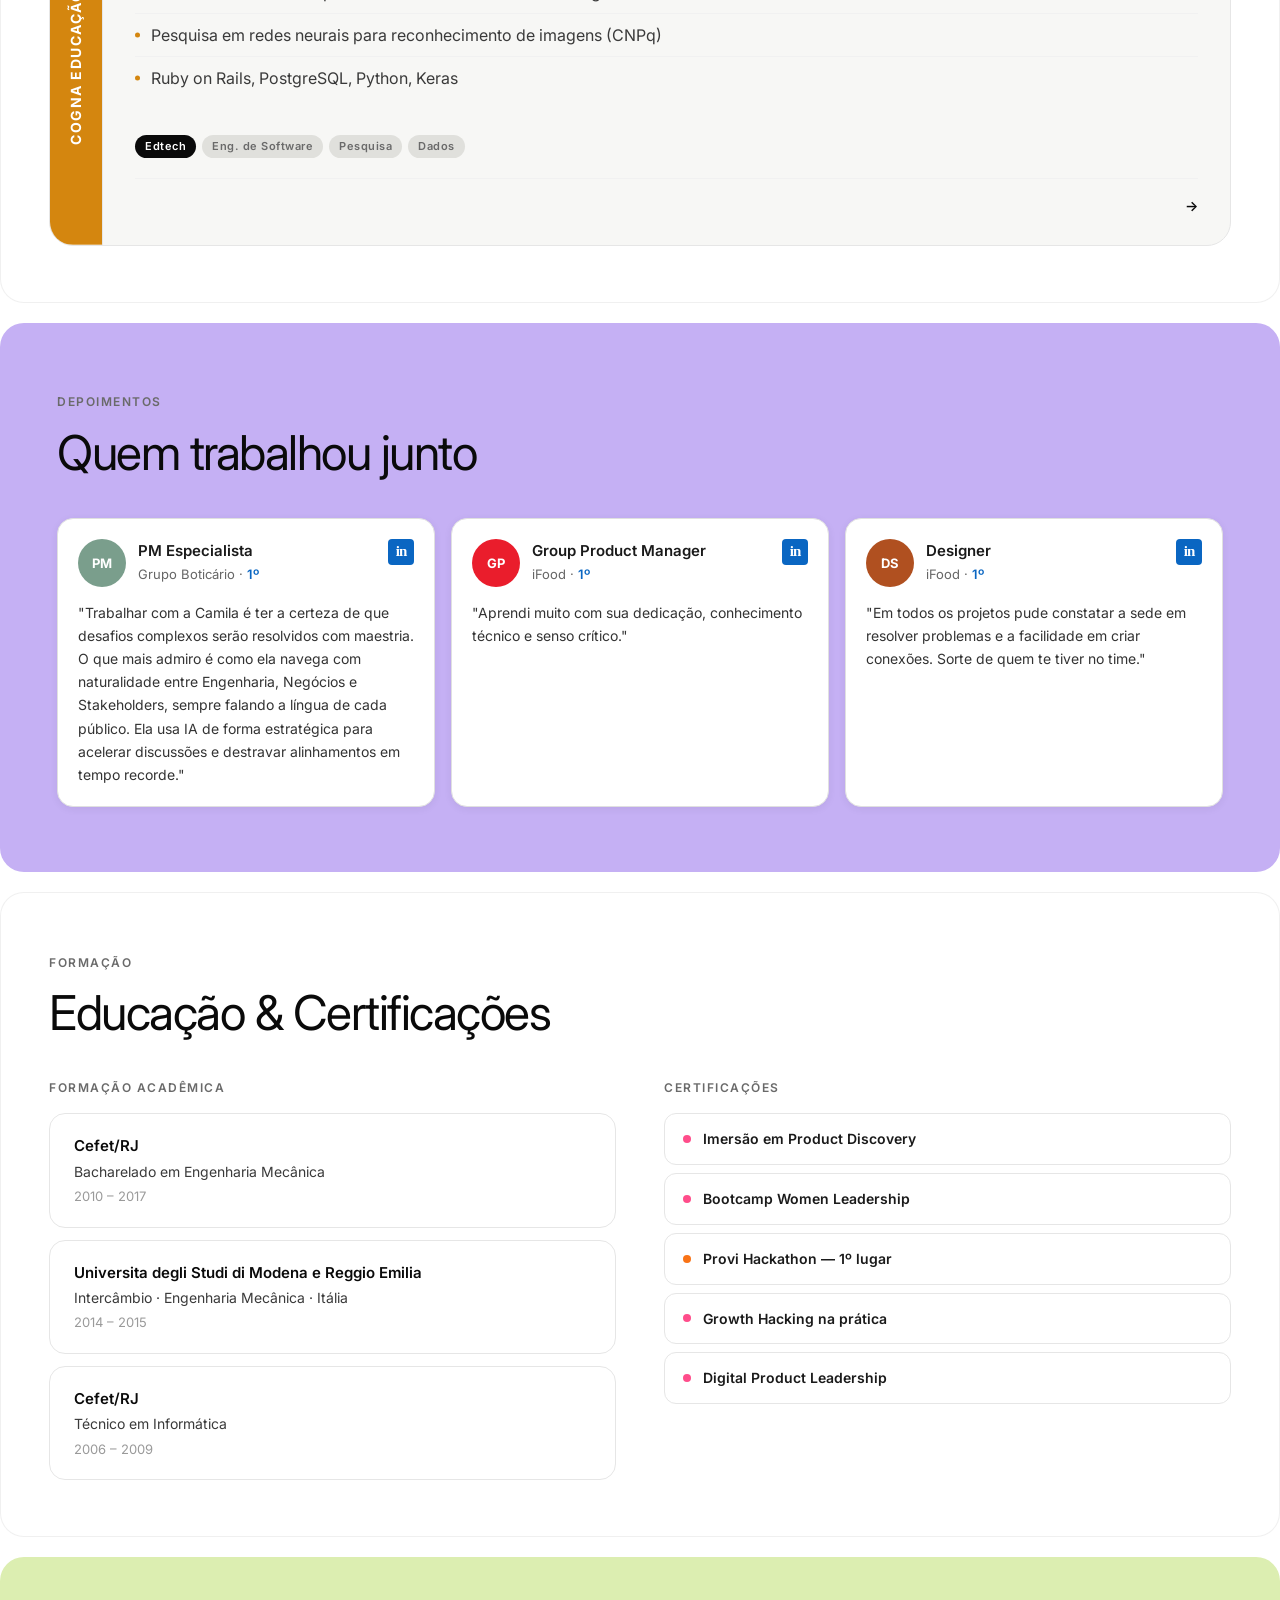
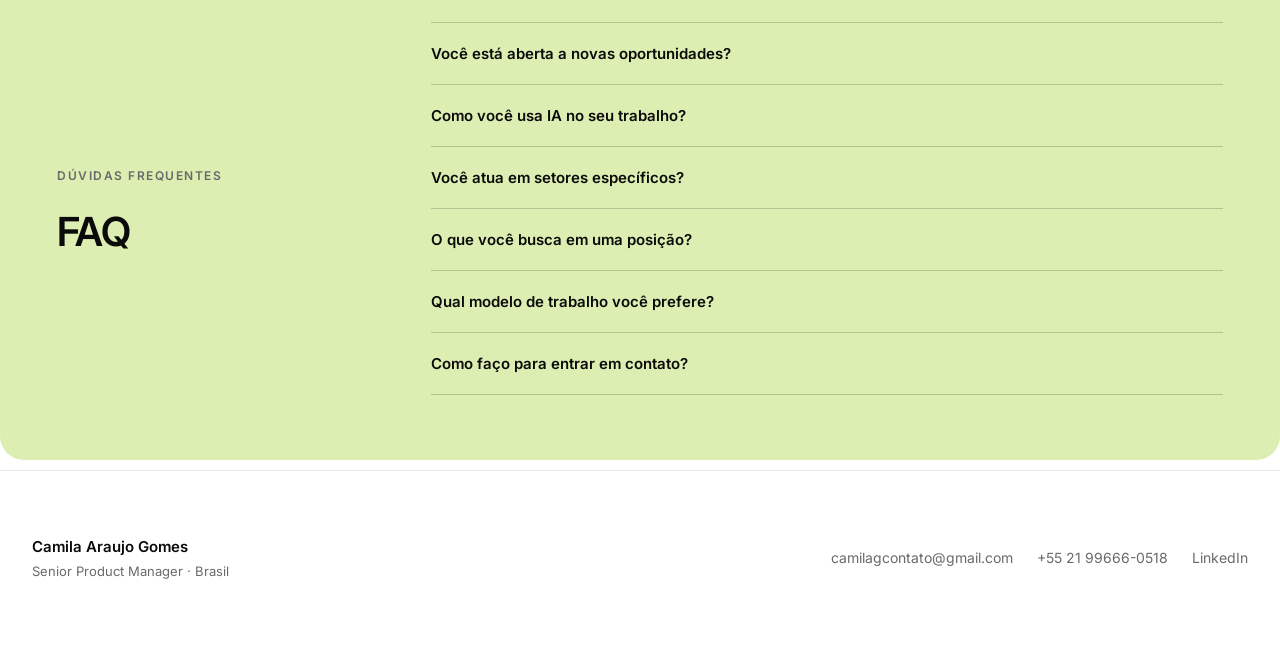
==== commit aa055a41: "FAQ: remove tags; largura dos containers = home; remove frase aceleradev Co-Authored-By: Claude Sonn" ====
--- a/index.html
+++ b/index.html
@@ -399,7 +399,6 @@
             <details class="faq-details">
               <summary class="faq-summary">
                 <span class="faq-q" data-i18n="faq.q1">Você está aberta a novas oportunidades?</span>
-                <span class="faq-tag" data-i18n="faq.tag1">Oportunidades</span>
               </summary>
               <p class="faq-answer" data-i18n="faq.a1">Sempre aberta a boas conversas. Se você está construindo algo interessante e acha que posso contribuir, me chama. Adoro trocar ideias sobre produto, mesmo que o timing não seja o ideal.</p>
             </details>
@@ -409,7 +408,6 @@
             <details class="faq-details">
               <summary class="faq-summary">
                 <span class="faq-q" data-i18n="faq.q2">Como você usa IA no seu trabalho?</span>
-                <span class="faq-tag" data-i18n="faq.tag2">Ferramentas</span>
               </summary>
               <p class="faq-answer" data-i18n="faq.a2">IA já faz parte do meu dia a dia. Uso para tarefas operacionais como user stories, PRDs e documentações com agentes automatizados; para acelerar discoveries com benchmarks e compilados de dados; e para prototipação, incluindo código. Esse portfólio e o deufit.com foram construídos com IA. Gosto de testar novas ferramentas e acompanho esse espaço de perto.</p>
             </details>
@@ -419,7 +417,6 @@
             <details class="faq-details">
               <summary class="faq-summary">
                 <span class="faq-q" data-i18n="faq.q3">Você atua em setores específicos?</span>
-                <span class="faq-tag" data-i18n="faq.tag3">Setor</span>
               </summary>
               <p class="faq-answer" data-i18n="faq.a3">Não. Já trabalhei em marketplace, fintech, B2B, varejo e mercado financeiro. Recebo frequentemente o feedback de que tenho curva de aprendizado rápida e consigo entrar em novos negócios com agilidade. O que me importa é o problema a resolver, não o setor.</p>
             </details>
@@ -429,7 +426,6 @@
             <details class="faq-details">
               <summary class="faq-summary">
                 <span class="faq-q" data-i18n="faq.q4">O que você busca em uma posição?</span>
-                <span class="faq-tag" data-i18n="faq.tag4">Fit</span>
               </summary>
               <p class="faq-answer" data-i18n="faq.a4">Autonomia para fazer discovery de verdade — entender o problema antes de construir. Gosto de trabalhar próxima a design, dados e engenharia, com voz na estratégia, não só na entrega. Não me identifico com papéis de PO operacionais onde o espaço é só de gestão de backlog.</p>
             </details>
@@ -439,7 +435,6 @@
             <details class="faq-details">
               <summary class="faq-summary">
                 <span class="faq-q" data-i18n="faq.q5">Qual modelo de trabalho você prefere?</span>
-                <span class="faq-tag" data-i18n="faq.tag5">Modelo</span>
               </summary>
               <p class="faq-answer" data-i18n="faq.a5">Remoto ou híbrido. Estou baseada no Rio de Janeiro e prefiro oportunidades que funcionem nesse modelo.</p>
             </details>
@@ -449,7 +444,6 @@
             <details class="faq-details">
               <summary class="faq-summary">
                 <span class="faq-q" data-i18n="faq.q6">Como faço para entrar em contato?</span>
-                <span class="faq-tag" data-i18n="faq.tag6">Contato</span>
               </summary>
               <p class="faq-answer" data-i18n-html="faq.a6">Pelo <a href="https://www.linkedin.com/in/camila-a-gomes/" target="_blank" rel="noopener">LinkedIn</a> é o melhor caminho. Me manda uma mensagem contando um pouco sobre o contexto e o que você está construindo.</p>
             </details>
--- a/css/style.css
+++ b/css/style.css
@@ -78,17 +78,22 @@
    LAYOUT
 ========================================= */
 .container { max-width: var(--max-w); margin: 0 auto; padding: 0 24px; }
-.section    { padding: var(--section-pad) 0; }
+.section    { padding: 10px 0; }
 .section-alt { background: transparent; }
 
-/* ── Figma color-block sections ── */
+/* ── Section cards ── */
 .section > .container {
+  background: #fff;
   border-radius: 24px;
+  border: 1px solid rgba(0,0,0,.06);
+  padding: 48px 32px;
   overflow: hidden;
 }
-#sobre > .container     { background: var(--block-cream); padding: 48px 32px; }
-#depoimentos > .container { background: var(--block-lilac); padding: 48px 32px; }
-#faq > .container       { background: var(--block-lime);  padding: 48px 32px; }
+
+/* Color-block overrides (border not needed — color is the identity) */
+#sobre > .container       { background: var(--block-cream);  border-color: transparent; }
+#depoimentos > .container { background: var(--block-lilac);  border-color: transparent; }
+#faq > .container         { background: var(--block-lime);   border-color: transparent; }
 
 /* =========================================
    NAVIGATION
@@ -336,7 +341,7 @@
 .exp-stack { display: flex; flex-direction: column; gap: 16px; }
 .exp-card-bold {
   display: flex; flex-direction: column; align-items: stretch;
-  background: #fff; border: 1px solid var(--hairline);
+  background: var(--surface-soft); border: 1px solid var(--hairline);
   border-radius: var(--r-xl); overflow: hidden;
   transition: transform .2s, box-shadow .2s, background .2s;
   color: inherit;
@@ -549,7 +554,7 @@
 /* =========================================
    EXPERIENCE PAGE CONTENT
 ========================================= */
-.exp-content { max-width: 820px; margin: 0 auto; padding: 56px 24px; }
+.exp-content { max-width: var(--max-w); margin: 0 auto; padding: 56px 24px; }
 .exp-section { margin-bottom: 56px; }
 .exp-section-title {
   font-size: 12px; font-weight: 600; letter-spacing: 1.5px; text-transform: uppercase;
@@ -787,7 +792,7 @@
 .ifood-section { padding: 56px 0; border-bottom: 1px solid var(--hairline); }
 .ifood-section-alt { background: var(--surface-soft); }
 .ifood-section:last-of-type { border-bottom: none; }
-.ifood-section-inner { max-width: 860px; margin: 0 auto; }
+.ifood-section-inner { max-width: var(--max-w); margin: 0 auto; }
 
 .ifood-section-title {
   font-size: clamp(28px, 3.5vw, 44px);
@@ -1010,8 +1015,8 @@
 }
 .faq-col-list { list-style: none; padding: 0; margin: 0; width: 100%; }
 
-.faq-row { border-bottom: 1px solid var(--hairline); }
-.faq-row:first-child { border-top: 1px solid var(--hairline); }
+.faq-row { border-bottom: 1px solid rgba(0,0,0,0.18); }
+.faq-row:first-child { border-top: 1px solid rgba(0,0,0,0.18); }
 
 .faq-details { width: 100%; }
 .faq-summary {
@@ -1112,6 +1117,7 @@
   .journey-outcome-item { min-width: 160px; border-right: 1px solid rgba(255,255,255,.2); border-bottom: none; }
   .journey-outcome-item:last-child { border-right: none; }
   .ifood-section { padding: 80px 0; }
+  .section > .container { padding: 56px 48px; }
   #sobre > .container, #depoimentos > .container, #faq > .container { padding: 64px 56px; }
 }
 
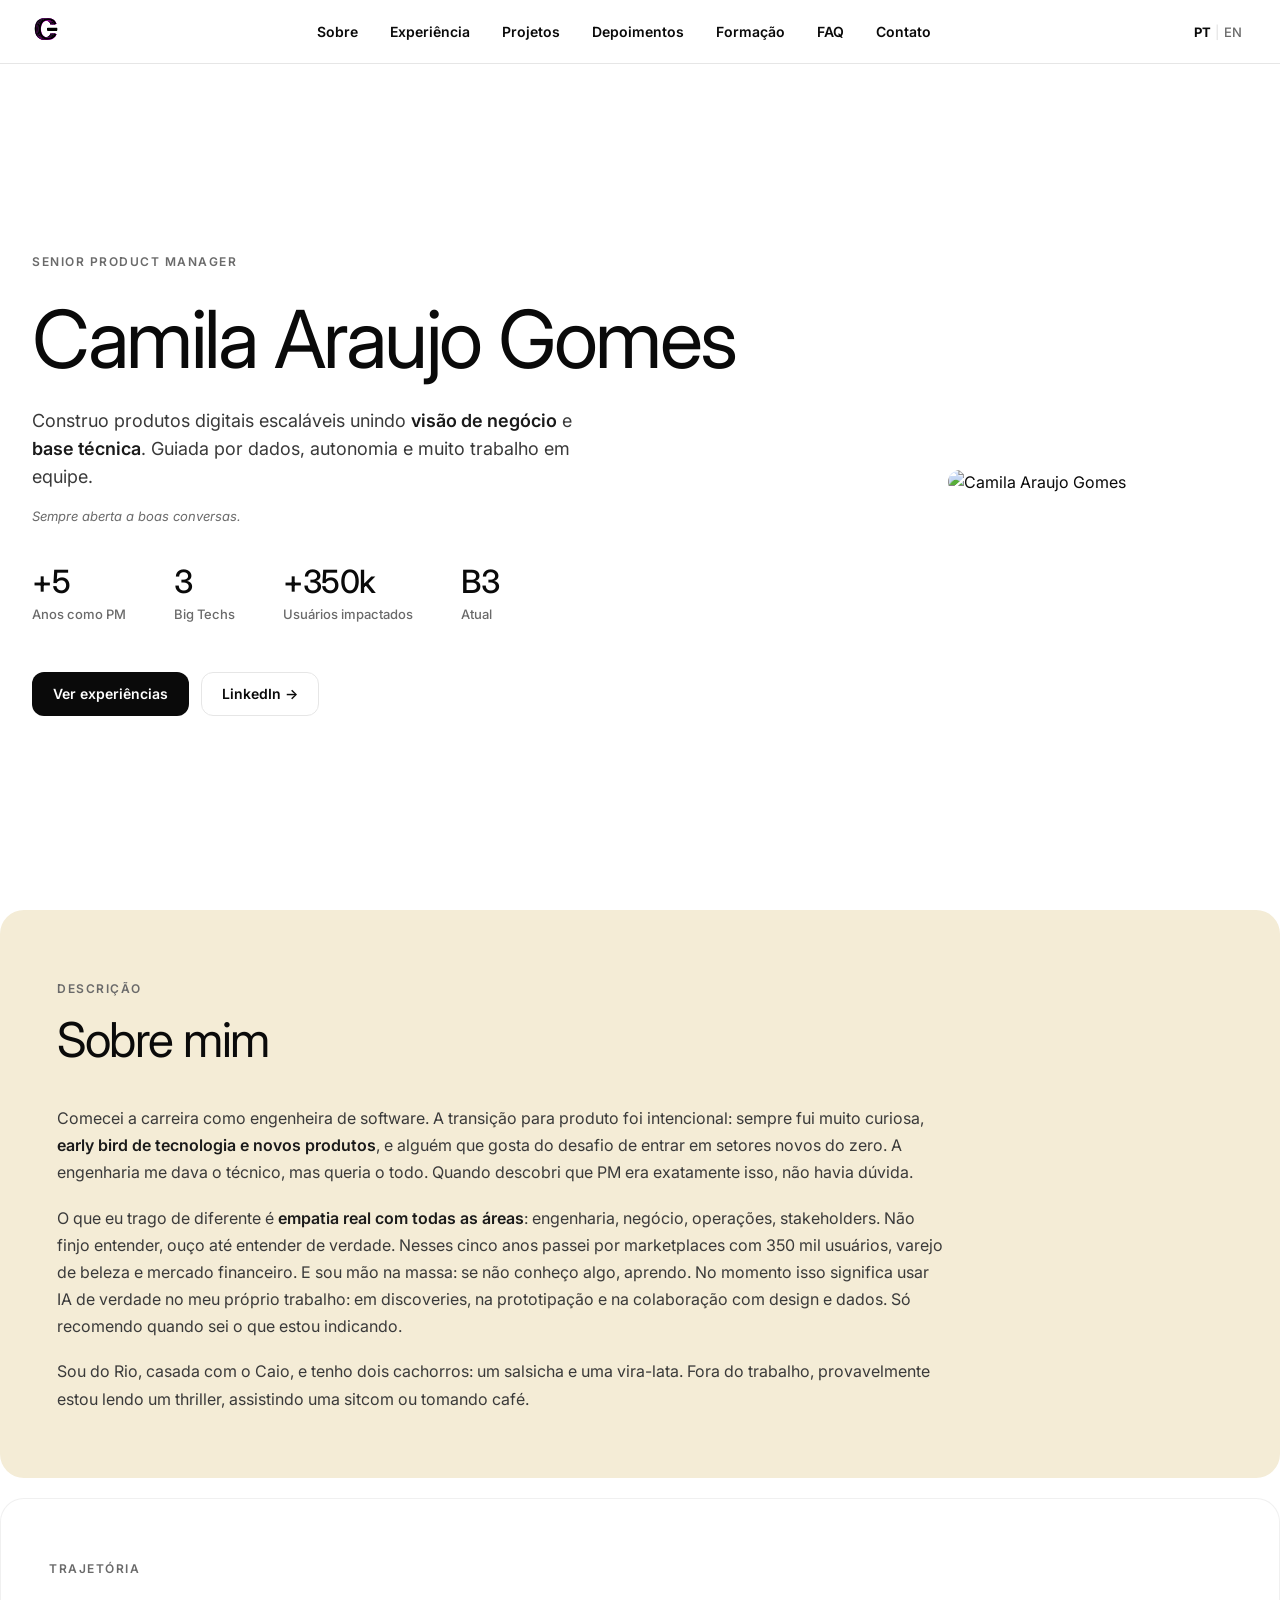
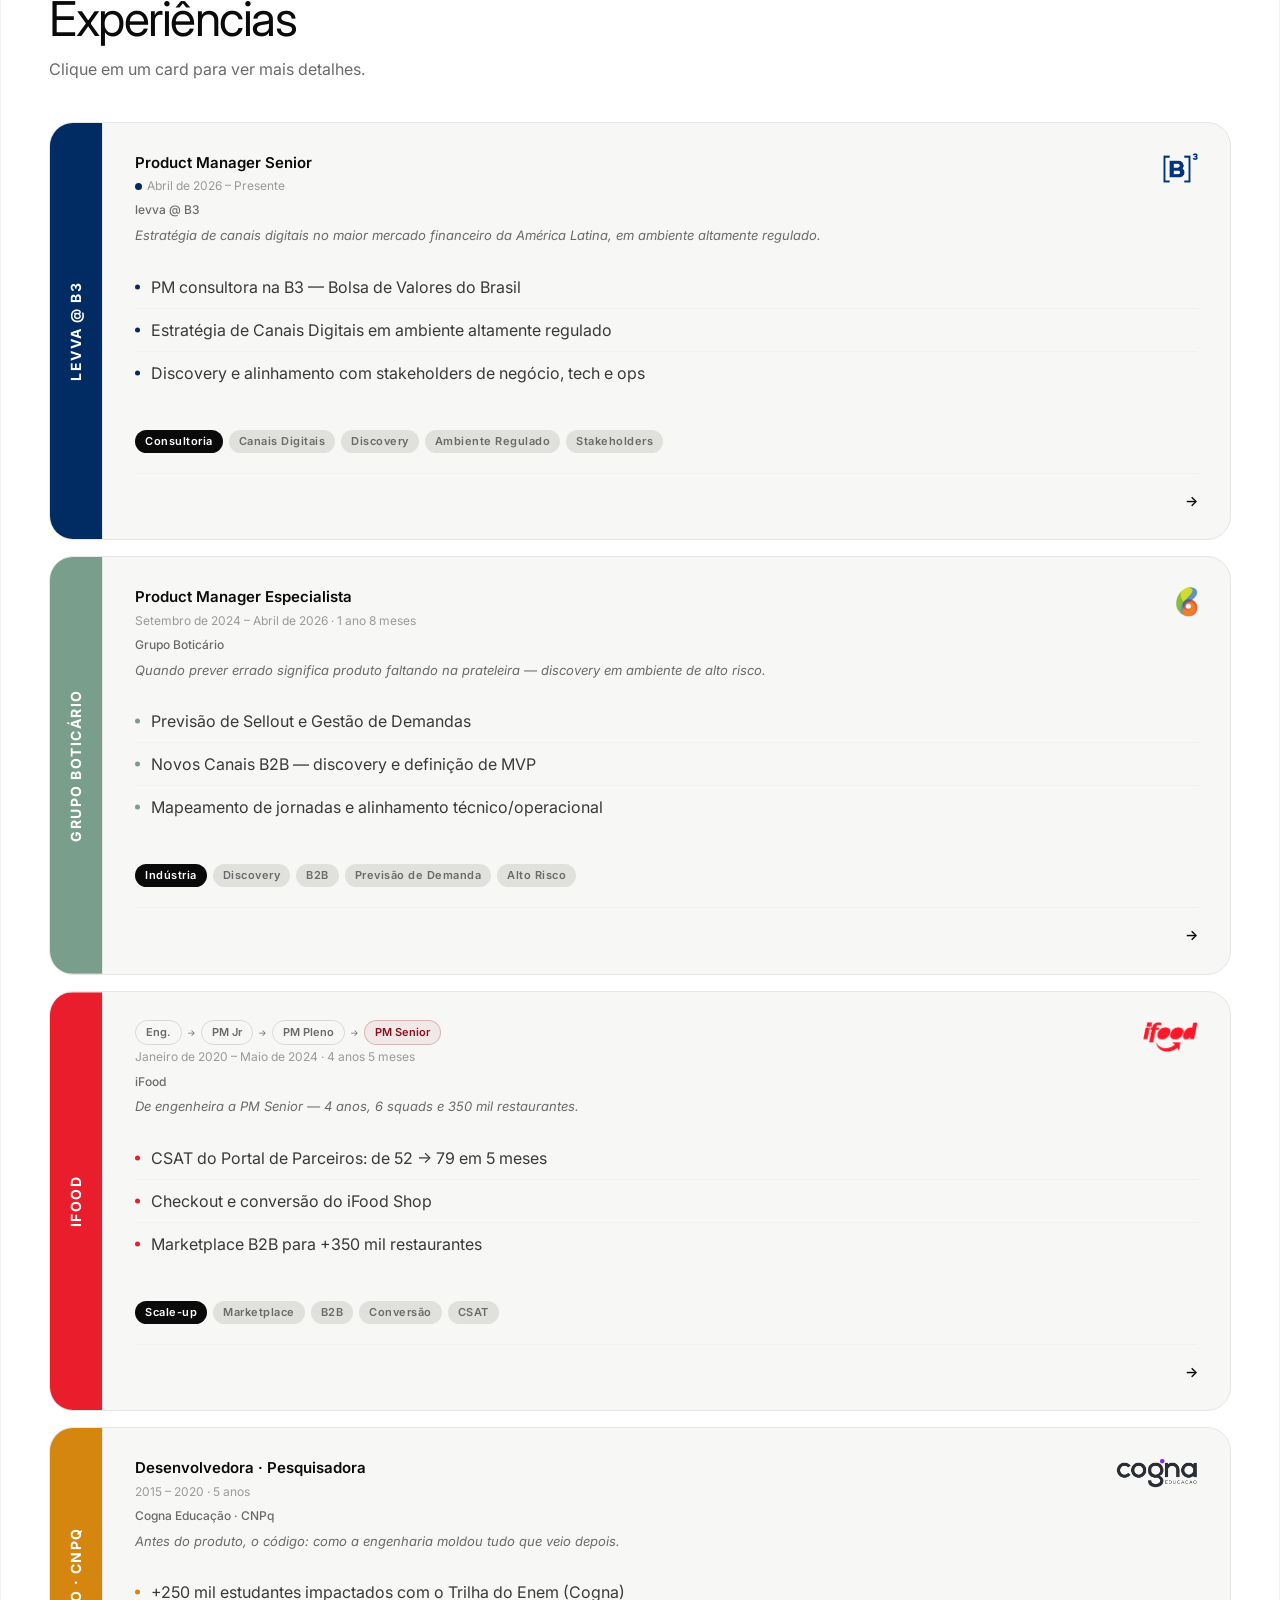
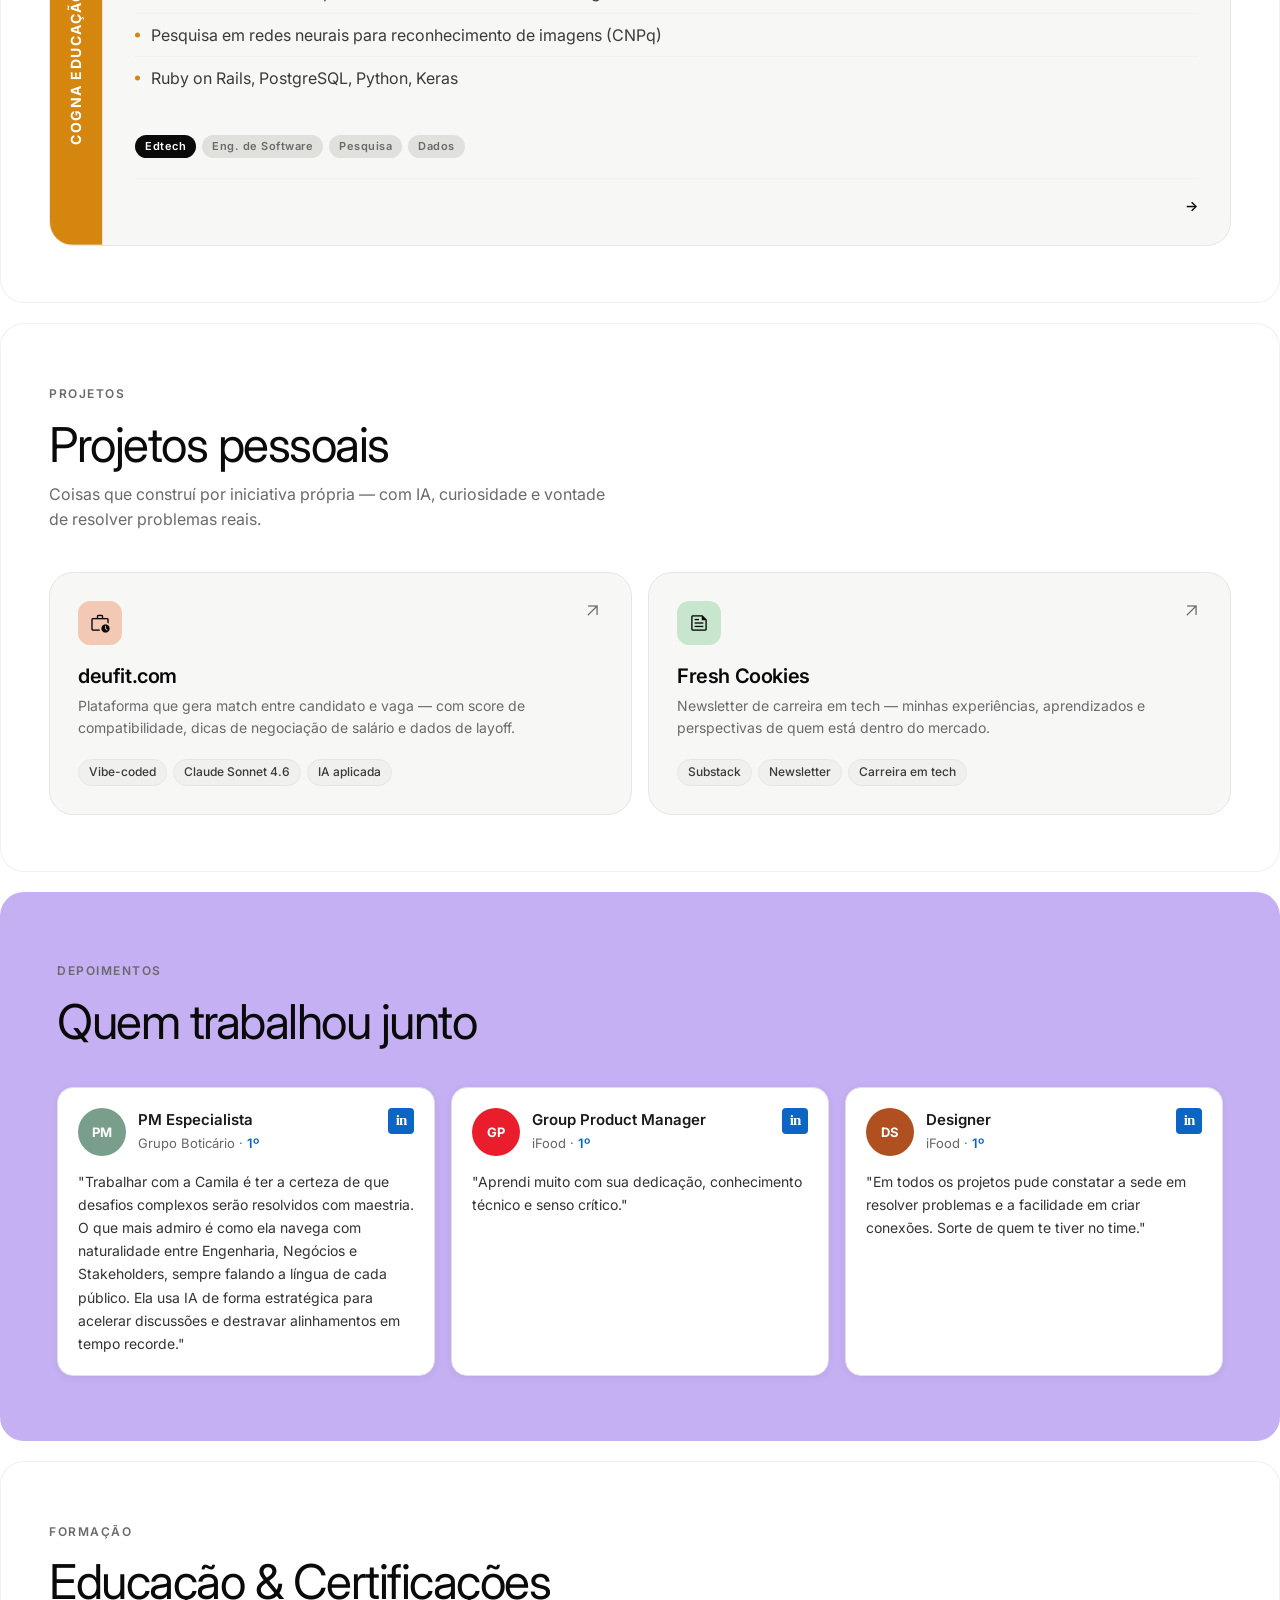
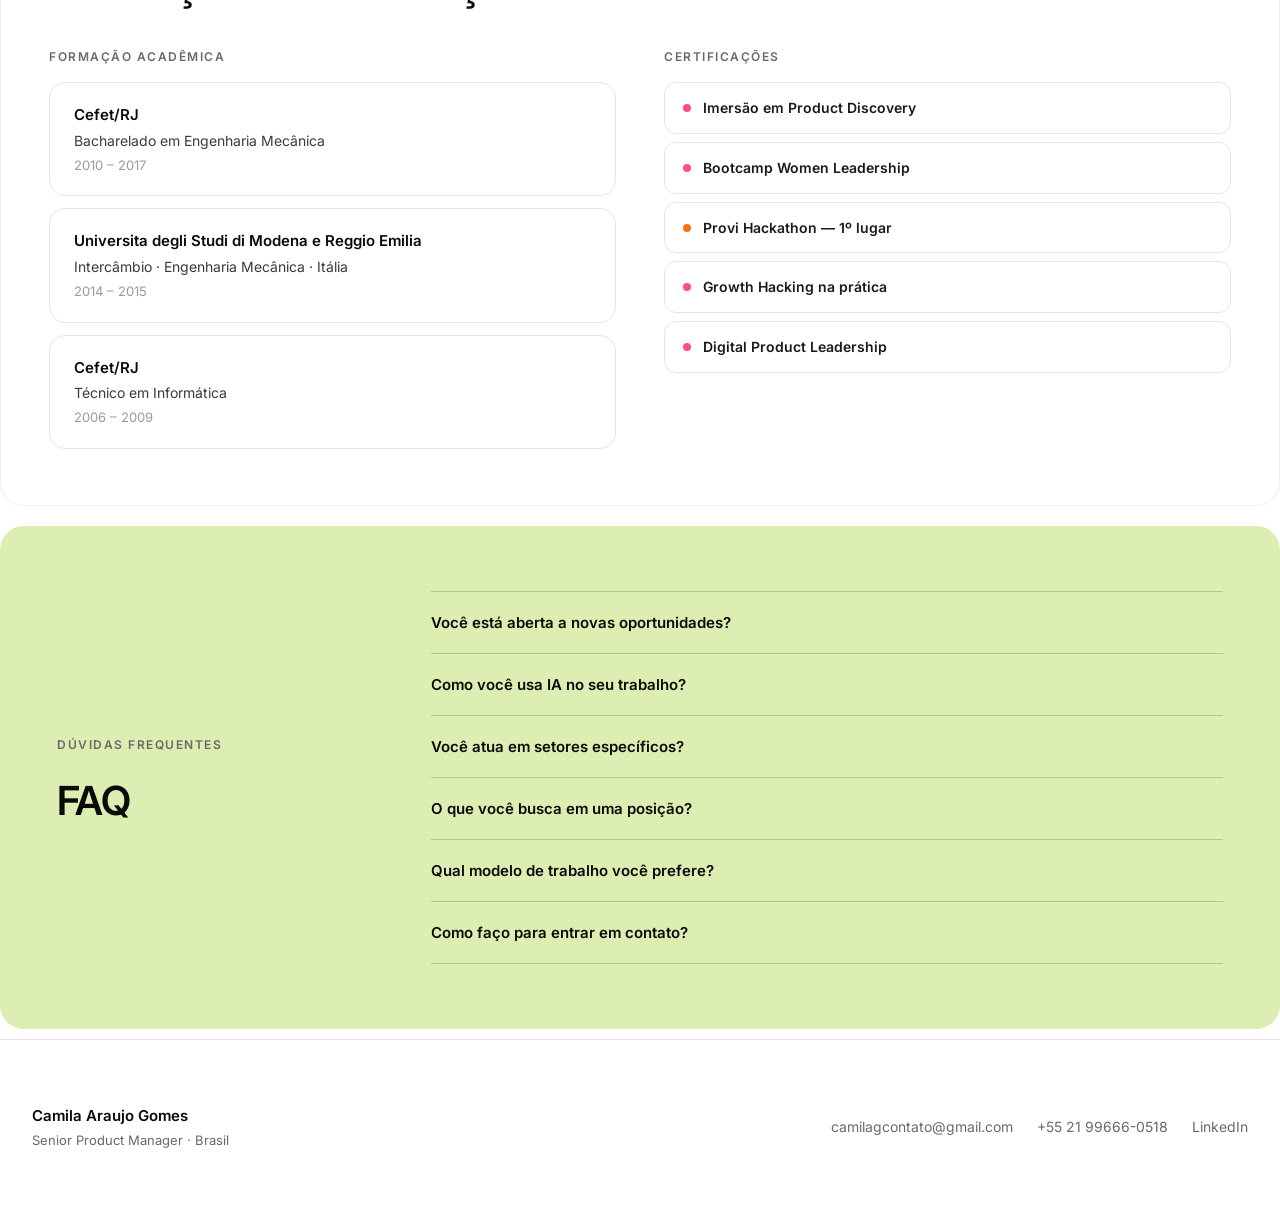
==== commit b6164d7d: "feat: personal projects section (deufit + Fresh Cookies) - New #projetos section between experiência" ====
--- a/index.html
+++ b/index.html
@@ -277,6 +277,55 @@
     </div>
   </section>
 
+  <!-- PROJETOS PESSOAIS -->
+  <section class="section" id="projetos">
+    <div class="container">
+      <div class="section-header">
+        <p class="section-label" data-i18n="proj.label">Projetos</p>
+        <h2 class="section-title" data-i18n="proj.title">Projetos pessoais</h2>
+        <p class="section-subtitle" data-i18n="proj.subtitle">Coisas que construí por iniciativa própria — com IA, curiosidade e vontade de resolver problemas reais.</p>
+      </div>
+
+      <div class="proj-grid">
+
+        <!-- deufit.com -->
+        <a href="https://www.deufit.com/" target="_blank" rel="noopener" class="proj-card">
+          <div class="proj-card-header">
+            <div class="proj-card-icon" style="background: #f3c9b6;">
+              <span class="material-symbols-outlined">work_history</span>
+            </div>
+            <span class="proj-card-arrow material-symbols-outlined">arrow_outward</span>
+          </div>
+          <h3 class="proj-card-name">deufit.com</h3>
+          <p class="proj-card-desc" data-i18n="proj.deufit.desc">Plataforma que gera match entre candidato e vaga — com score de compatibilidade, dicas de negociação de salário e dados de layoff.</p>
+          <div class="proj-card-pills">
+            <span class="proj-pill" data-i18n="proj.pill.vibecoded">Vibe-coded</span>
+            <span class="proj-pill">Claude Sonnet 4.6</span>
+            <span class="proj-pill" data-i18n="proj.pill.ai">IA aplicada</span>
+          </div>
+        </a>
+
+        <!-- Fresh Cookies -->
+        <a href="https://freshcookiescc.substack.com/" target="_blank" rel="noopener" class="proj-card">
+          <div class="proj-card-header">
+            <div class="proj-card-icon" style="background: #c8e6cd;">
+              <span class="material-symbols-outlined">news</span>
+            </div>
+            <span class="proj-card-arrow material-symbols-outlined">arrow_outward</span>
+          </div>
+          <h3 class="proj-card-name">Fresh Cookies</h3>
+          <p class="proj-card-desc" data-i18n="proj.fresh.desc">Newsletter de carreira em tech — minhas experiências, aprendizados e perspectivas de quem está dentro do mercado.</p>
+          <div class="proj-card-pills">
+            <span class="proj-pill">Substack</span>
+            <span class="proj-pill" data-i18n="proj.pill.newsletter">Newsletter</span>
+            <span class="proj-pill" data-i18n="proj.pill.career">Carreira em tech</span>
+          </div>
+        </a>
+
+      </div>
+    </div>
+  </section>
+
   <!-- TESTIMONIALS -->
   <section class="section section-alt" id="depoimentos">
     <div class="container">
--- a/css/style.css
+++ b/css/style.css
@@ -1304,6 +1304,64 @@
 }
 
 /* =========================================
+   PERSONAL PROJECTS
+========================================= */
+.proj-grid {
+  display: grid;
+  grid-template-columns: 1fr;
+  gap: 16px;
+}
+.proj-card {
+  display: flex; flex-direction: column;
+  background: var(--surface-soft);
+  border: 1px solid var(--hairline);
+  border-radius: var(--r-xl);
+  padding: 28px;
+  text-decoration: none; color: inherit;
+  transition: transform .2s, box-shadow .2s;
+}
+.proj-card:hover {
+  transform: translateY(-3px);
+  box-shadow: 0 8px 28px rgba(0,0,0,.08);
+}
+.proj-card-header {
+  display: flex; align-items: flex-start; justify-content: space-between;
+  margin-bottom: 20px;
+}
+.proj-card-icon {
+  width: 44px; height: 44px; border-radius: var(--r-md);
+  display: flex; align-items: center; justify-content: center;
+}
+.proj-card-icon .material-symbols-outlined { font-size: 22px; color: var(--ink); }
+.proj-card-arrow {
+  font-size: 20px; color: var(--muted);
+  transition: color .15s, transform .15s;
+}
+.proj-card:hover .proj-card-arrow { color: var(--ink); transform: translate(2px,-2px); }
+.proj-card-name {
+  font-size: 20px; font-weight: 600; color: var(--ink);
+  letter-spacing: -0.4px; margin-bottom: 8px;
+}
+.proj-card-desc {
+  font-size: 14px; color: var(--muted); line-height: 1.6;
+  flex: 1; margin-bottom: 20px;
+}
+.proj-card-pills {
+  display: flex; flex-wrap: wrap; gap: 6px;
+}
+.proj-pill {
+  font-size: 12px; font-weight: 500; color: var(--body);
+  background: var(--surface-card);
+  border: 1px solid var(--hairline);
+  border-radius: var(--r-pill);
+  padding: 3px 10px;
+}
+
+@media (min-width: 640px) {
+  .proj-grid { grid-template-columns: 1fr 1fr; }
+}
+
+/* =========================================
    MATERIAL SYMBOLS
 ========================================= */
 .material-symbols-outlined {
